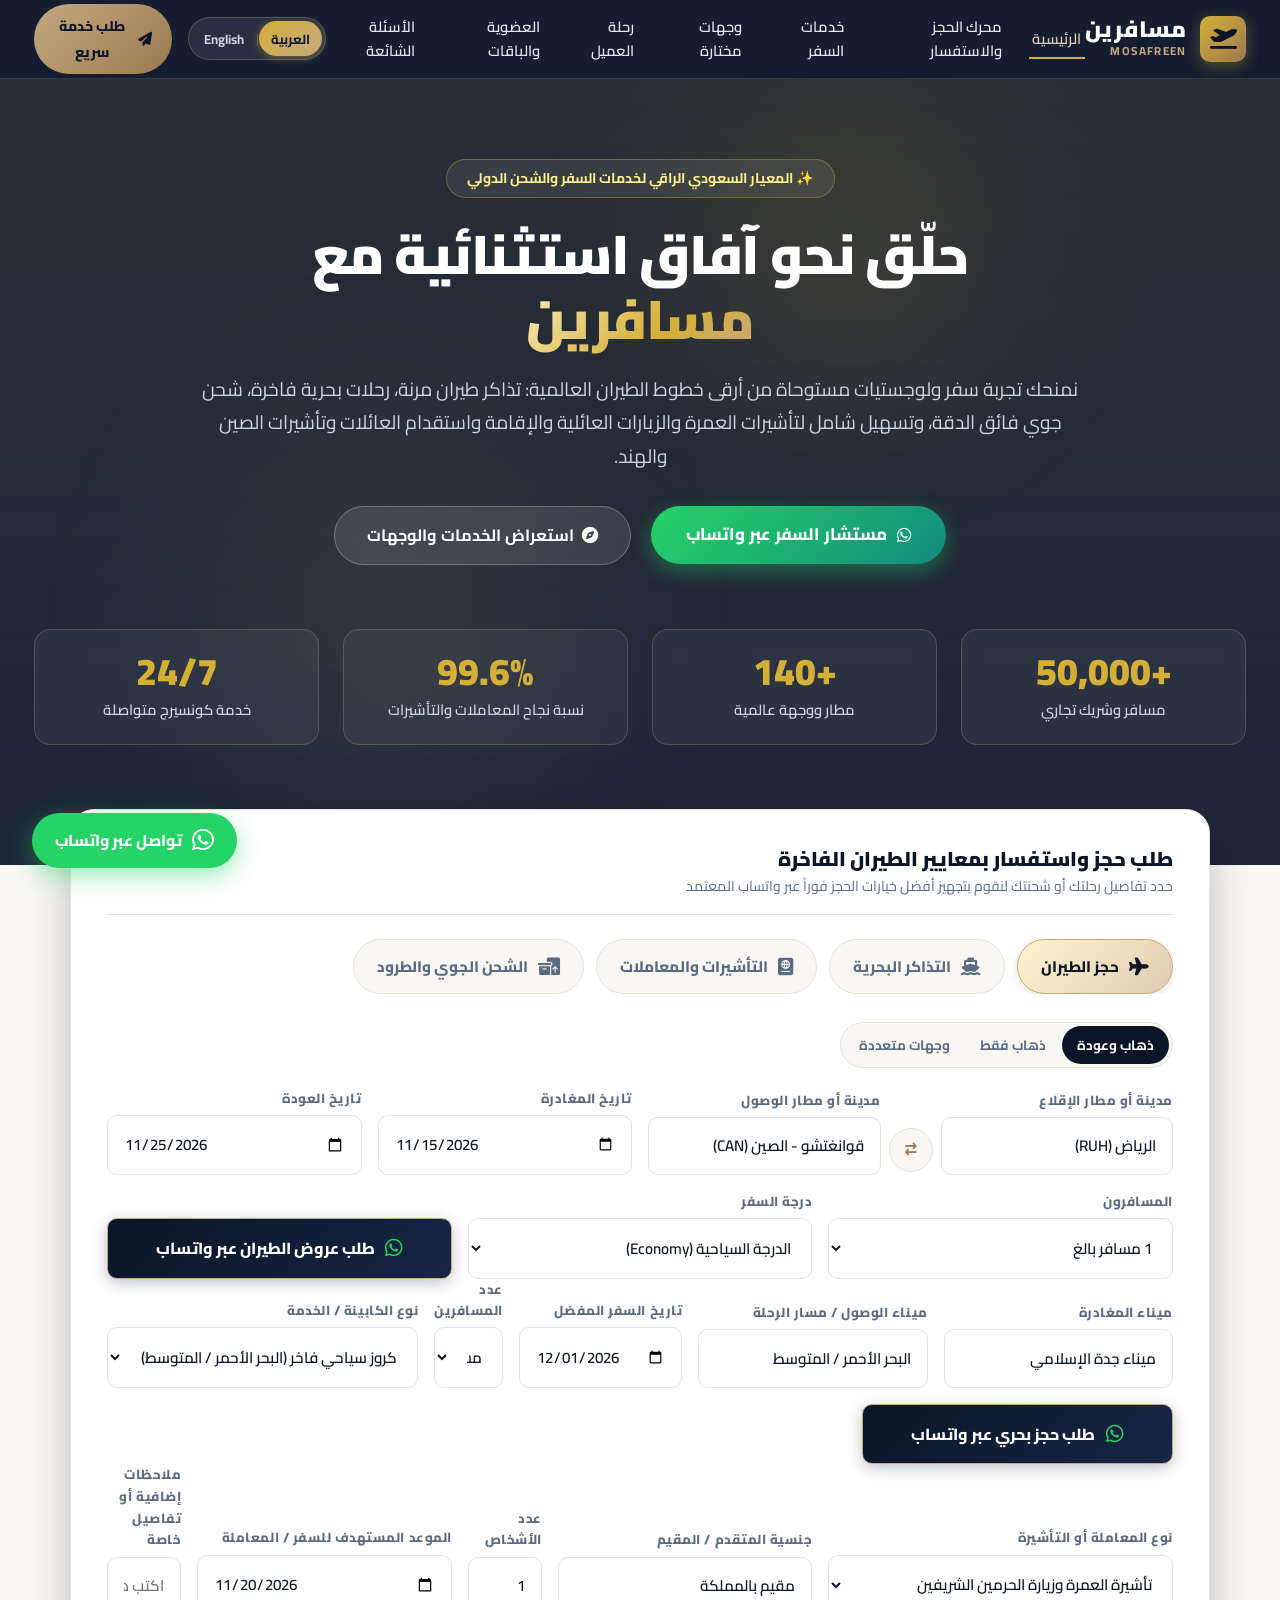
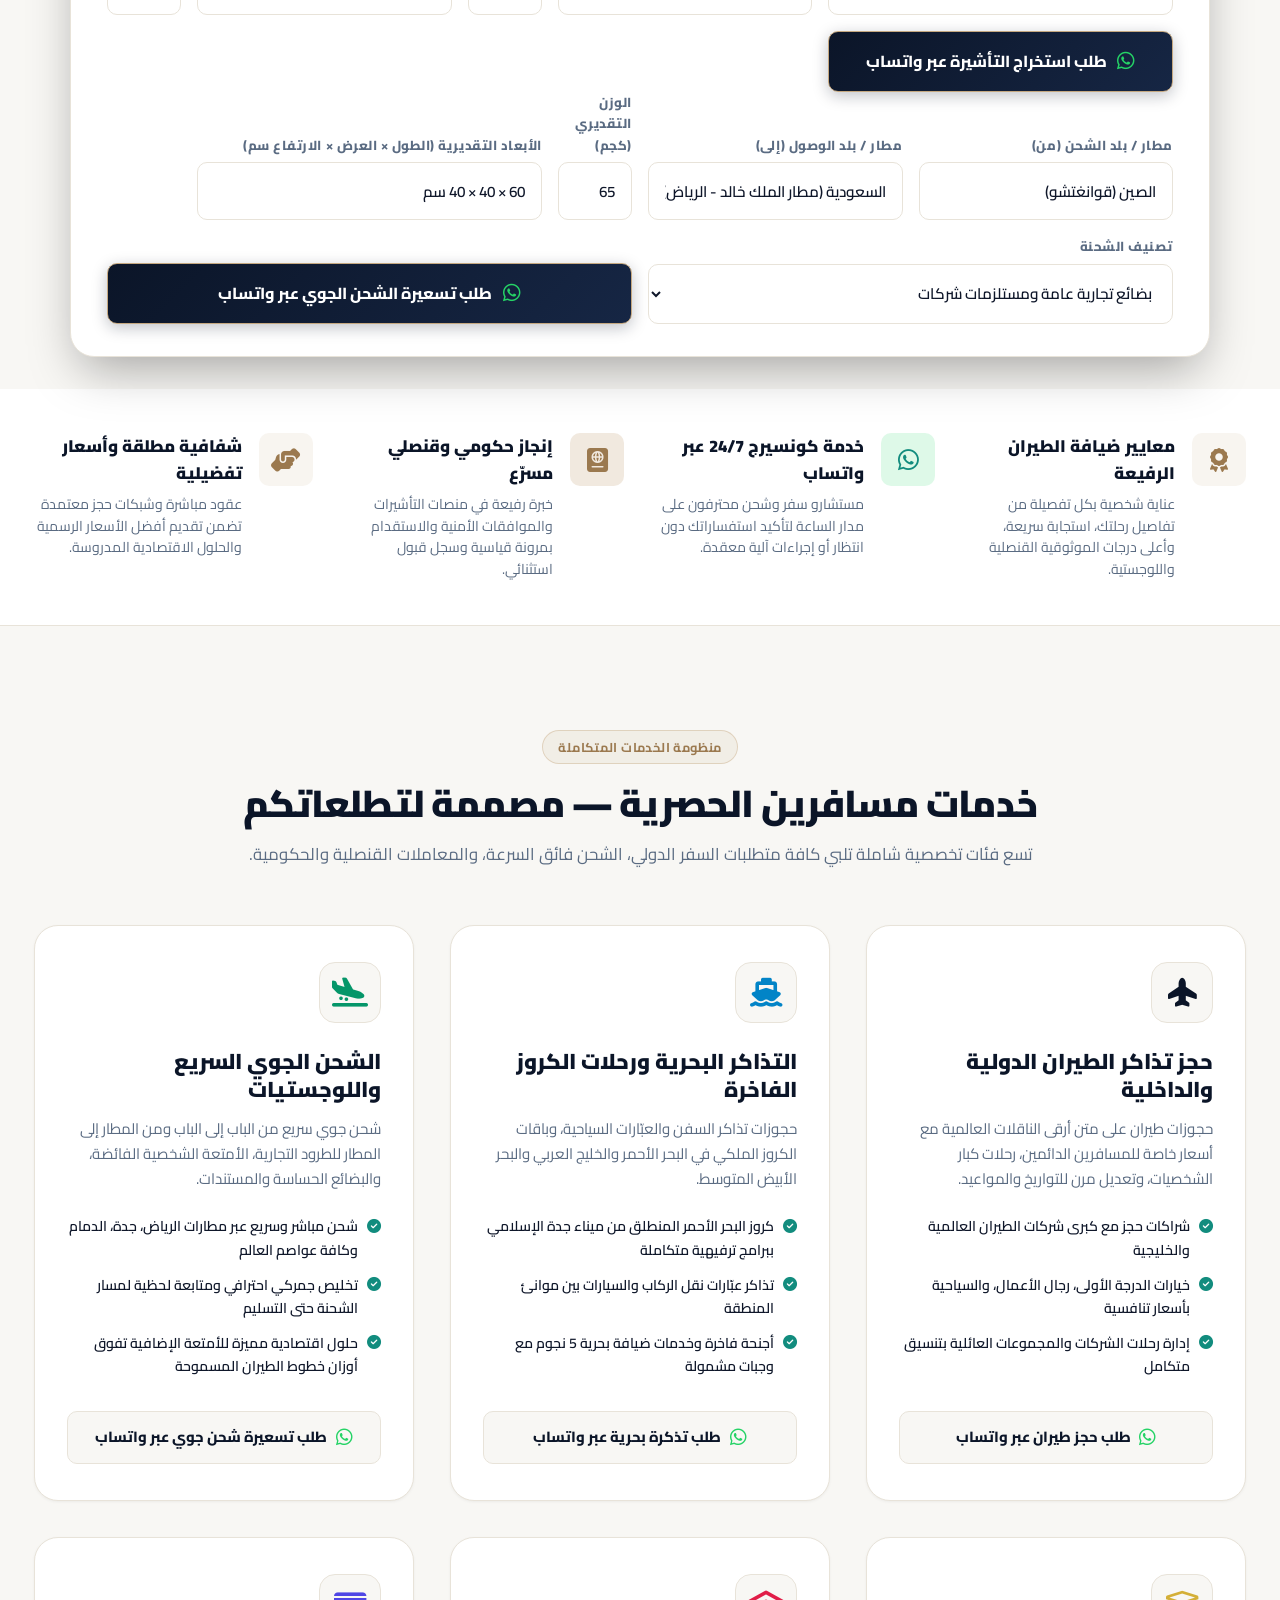
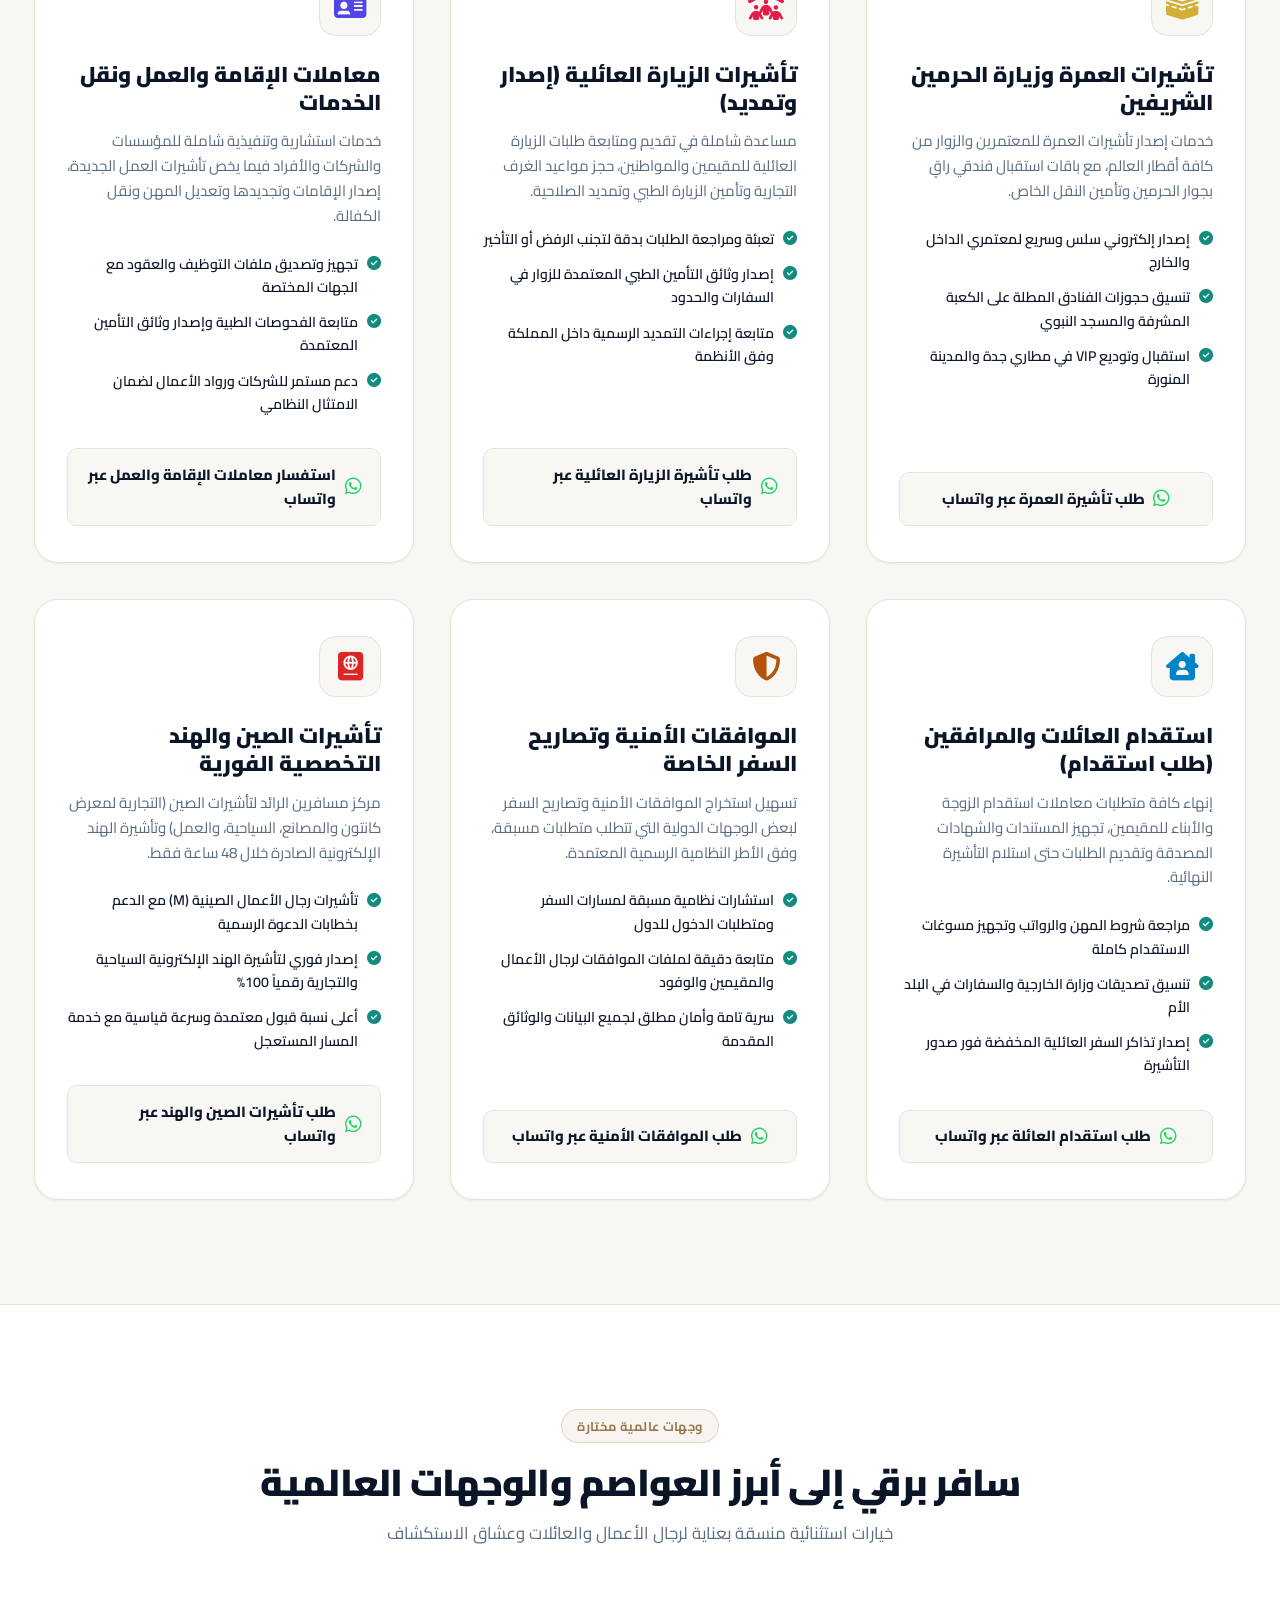
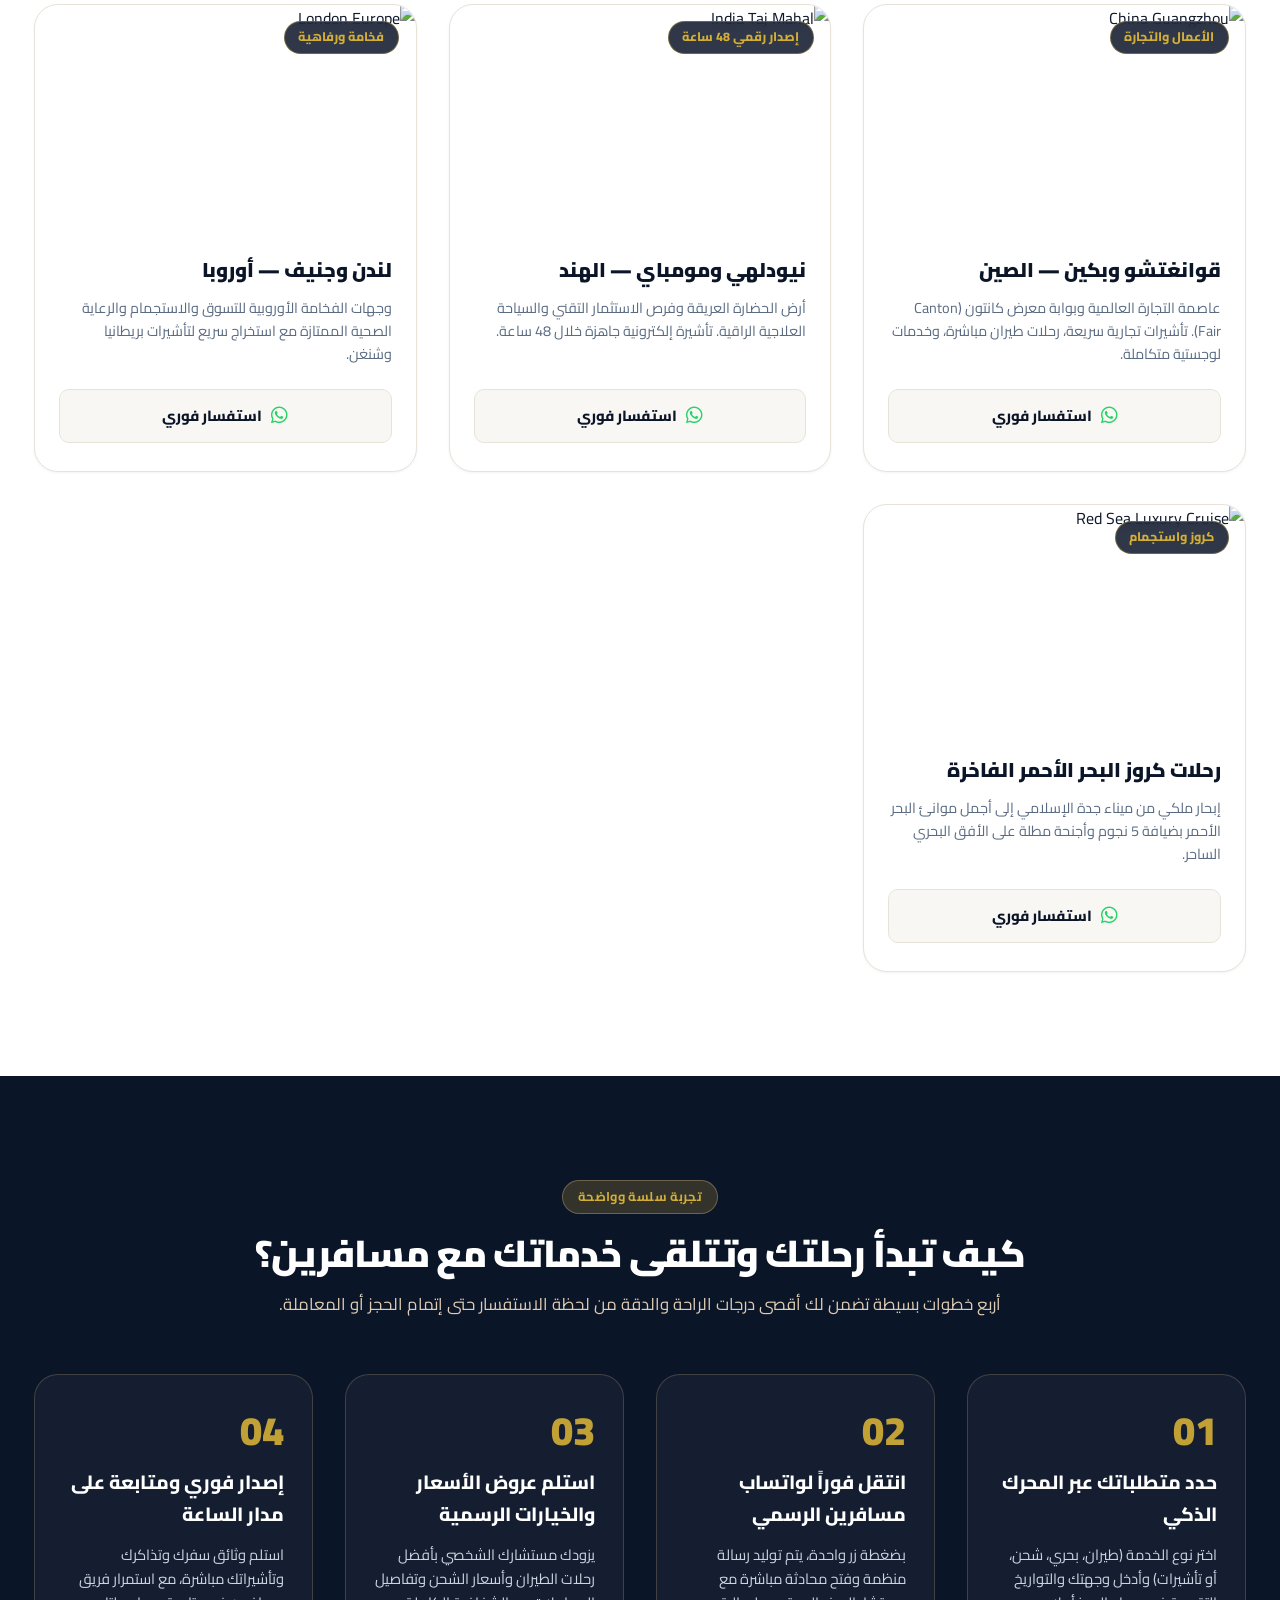
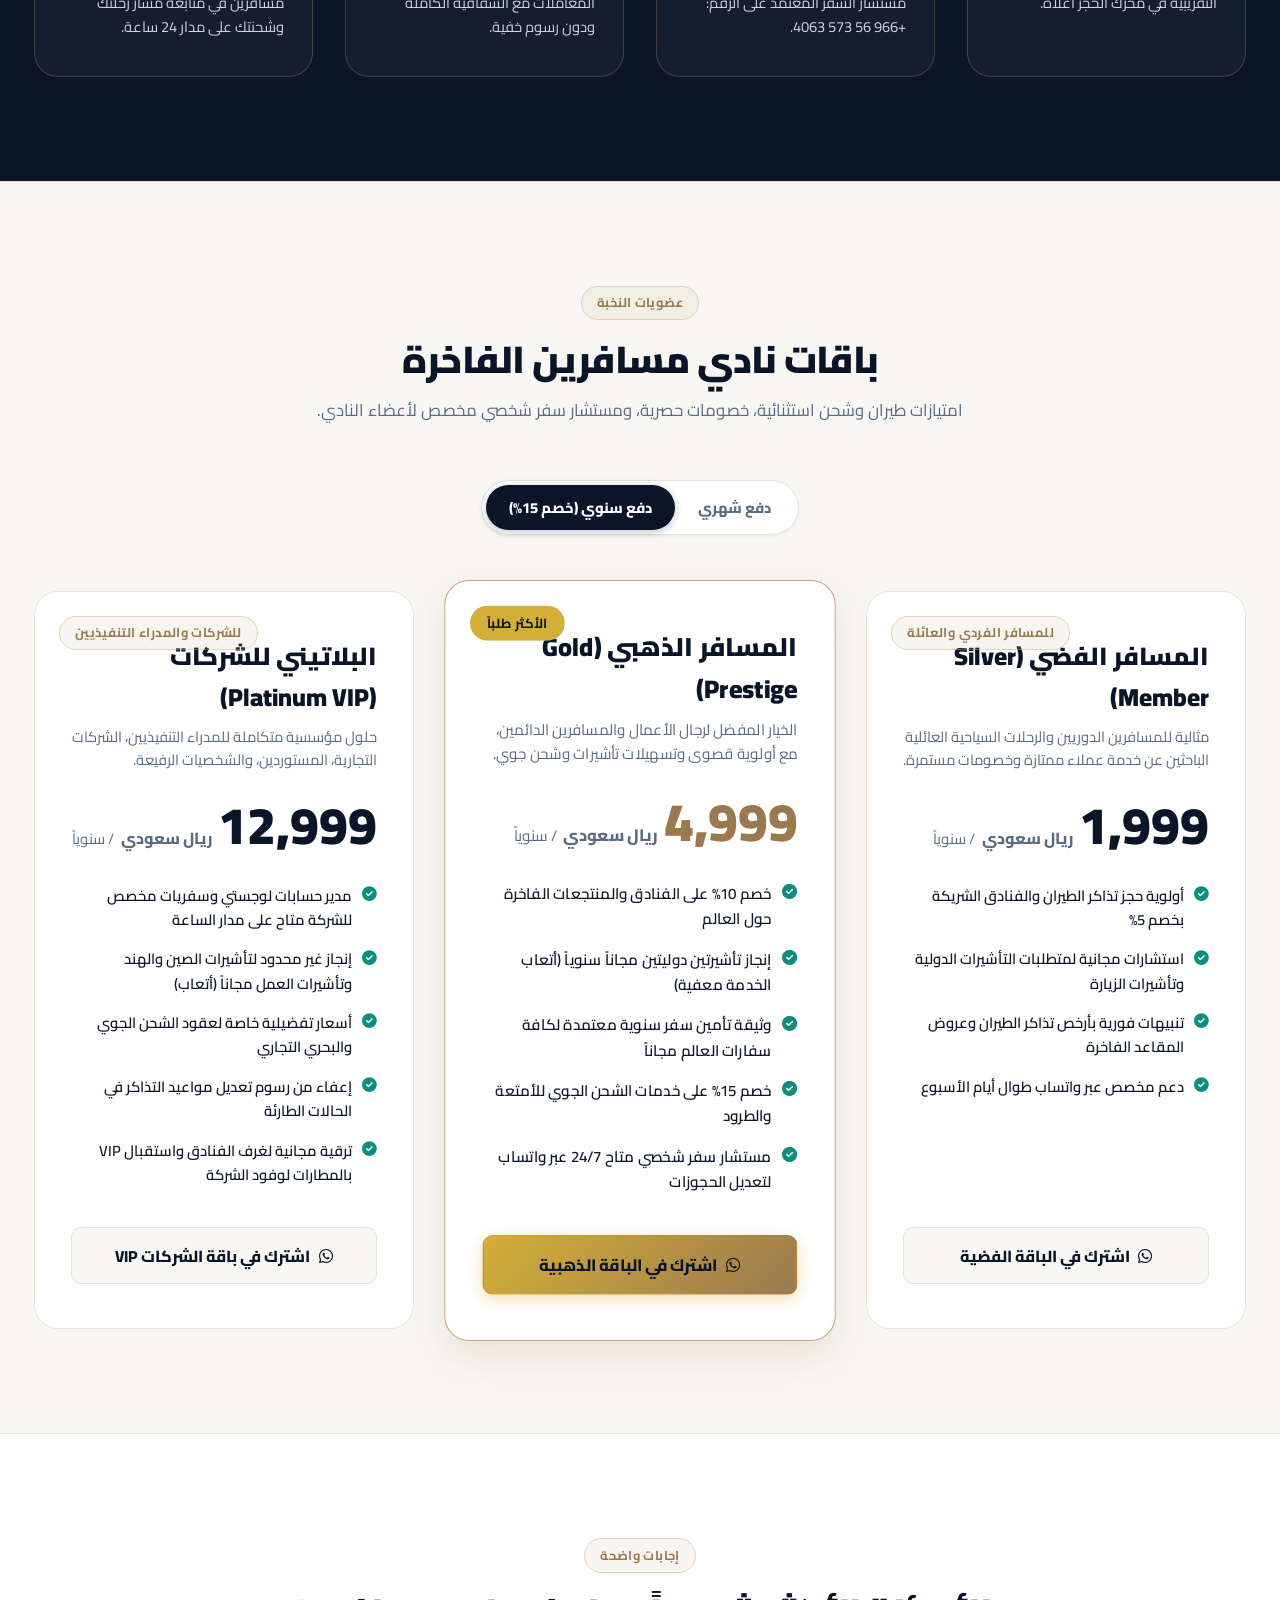
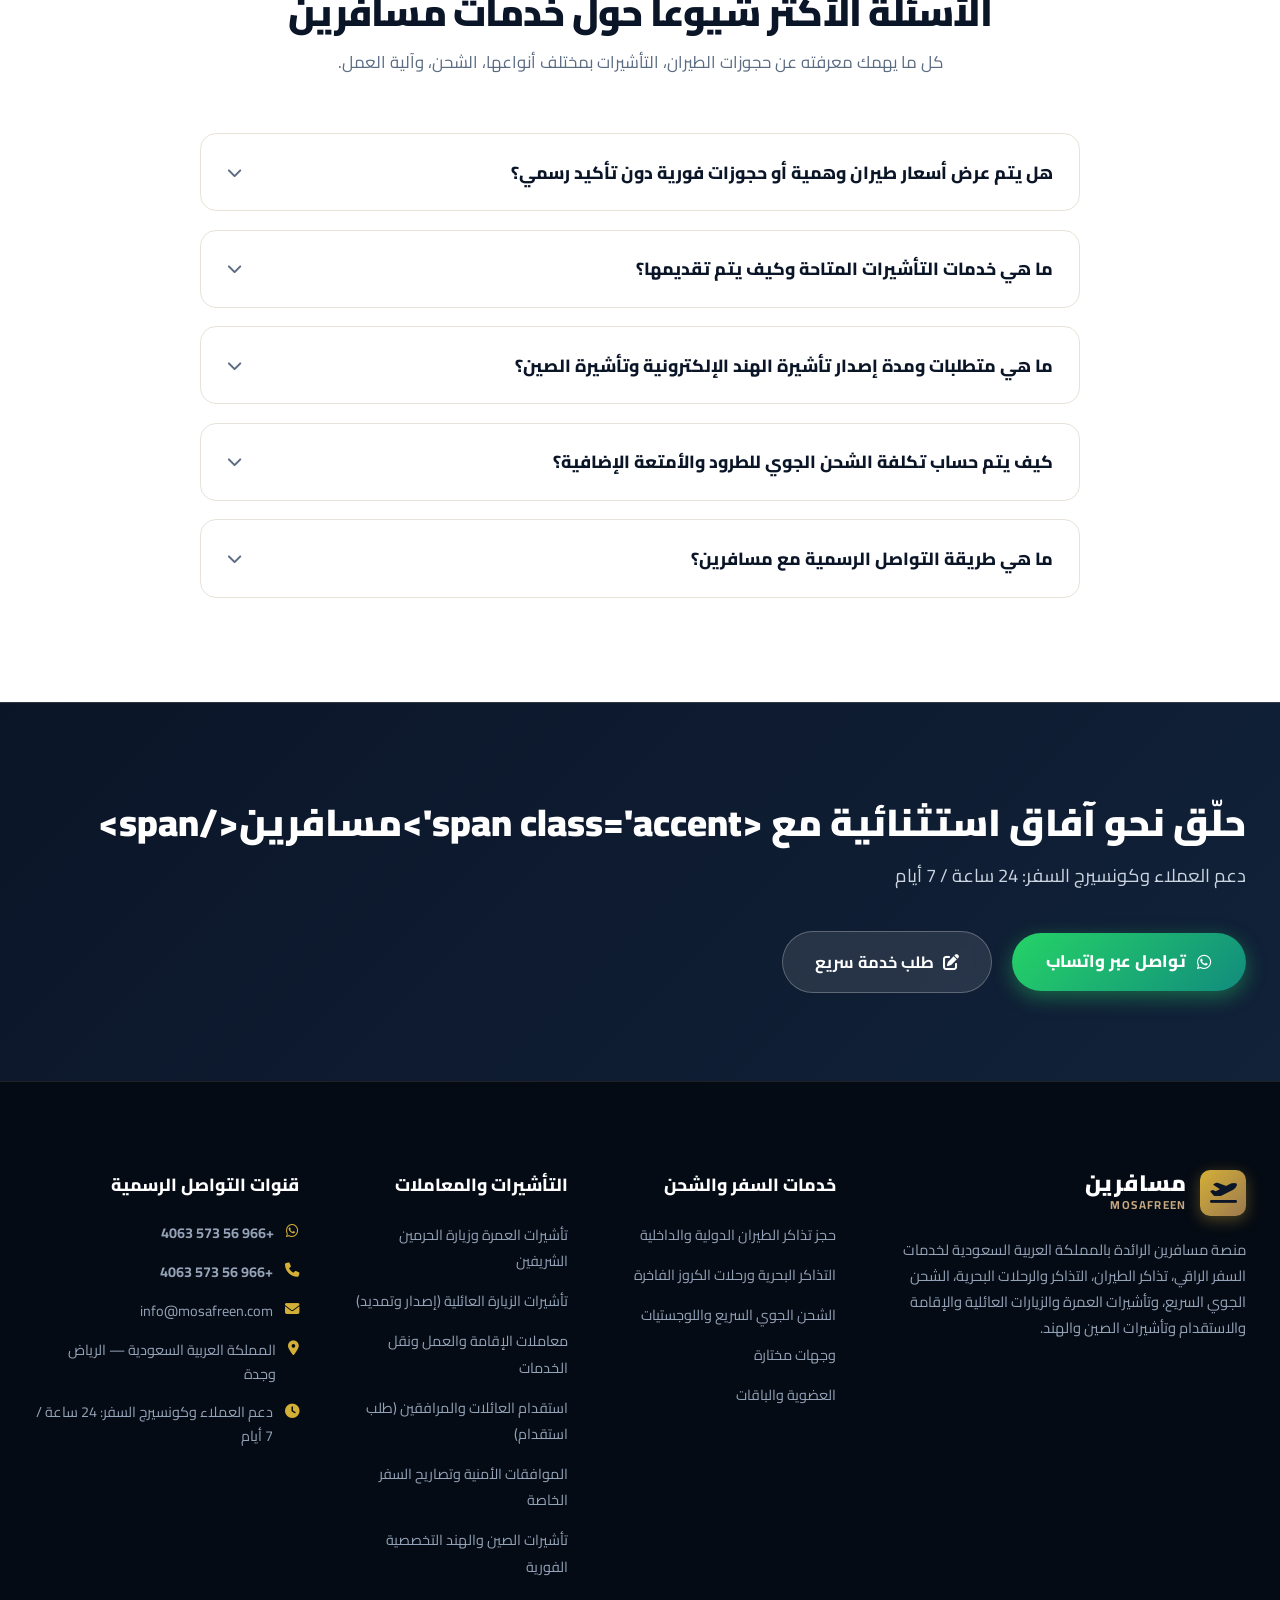
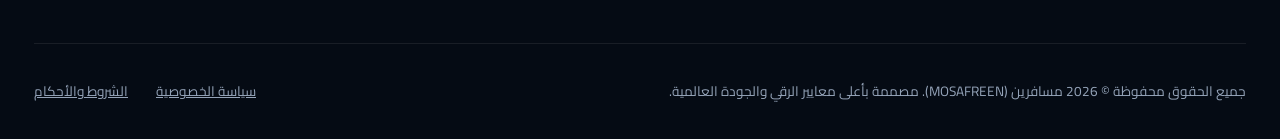
==== index.html @ d28c59ea "Add files via upload" ====
<!DOCTYPE html>
<html lang="ar" dir="rtl">
<head>
  <meta charset="UTF-8" />
  <meta name="viewport" content="width=device-width, initial-scale=1.0" />
  <title data-i18n="meta_title">مسافرين | تجربة السفر الفاخرة، تذاكر الطيران، التأشيرات، والشحن الجوي والبحري</title>
  <meta name="description" content="منصة مسافرين الرائدة في المملكة العربية السعودية: خدمات حجز طيران بمعايير عالمية، تذاكر بحرية، شحن جوي، تأشيرات العمرة، الزيارات العائلية، الإقامة والعمل، الاستقدام، الموافقات الأمنية، وتأشيرات الصين والهند." data-i18n-ph="meta_description" />
  <meta name="keywords" content="مسافرين, MOSAFREEN, حجز طيران, تذاكر بحرية, شحن جوي, تأشيرة العمرة, زيارة عائلية, إقامة وعمل, استقدام, موافقات أمنية, تأشيرة الصين, تأشيرة الهند" />
  <meta name="author" content="MOSAFREEN | مسافرين" />

  <!-- International SEO -->
  <link rel="canonical" href="https://mosafreen.com/" />
  <link rel="alternate" hreflang="ar" href="https://mosafreen.com/ar/" />
  <link rel="alternate" hreflang="en" href="https://mosafreen.com/en/" />
  <link rel="alternate" hreflang="x-default" href="https://mosafreen.com/" />

  <!-- Open Graph -->
  <meta property="og:type" content="website" />
  <meta property="og:site_name" content="MOSAFREEN | مسافرين" />
  <meta property="og:title" content="مسافرين | تجربة السفر الفاخرة، تذاكر الطيران، التأشيرات، والشحن الجوي والبحري" />
  <meta property="og:description" content="منصة مسافرين الرائدة بالمملكة لخدمات الطيران الراقي، الشحن الجوي والبحري، وتأشيرات العمرة والزيارات العائلية والإقامة والاستقدام وتأشيرات الصين والهند." />
  <meta property="og:locale" content="ar_SA" />
  <meta property="og:url" content="https://mosafreen.com/" />
  <meta name="twitter:card" content="summary_large_image" />

  <!-- Google Fonts: Cairo for Arabic & Inter for English -->
  <link rel="preconnect" href="https://fonts.googleapis.com" />
  <link rel="preconnect" href="https://fonts.gstatic.com" crossorigin />
  <link href="https://fonts.googleapis.com/css2?family=Cairo:wght@400;500;600;700;800;900&family=Inter:wght@400;500;600;700;800;900&display=swap" rel="stylesheet" />

  <!-- Font Awesome 6 Icons -->
  <link rel="stylesheet" href="https://cdnjs.cloudflare.com/ajax/libs/font-awesome/6.5.1/css/all.min.css" />

  <!-- Stylesheet -->
  <link rel="stylesheet" href="css/styles.css" />

  <!-- Structured Data: Schema.org/TravelAgency -->
  <script type="application/ld+json">
  {
    "@context": "https://schema.org",
    "@type": "TravelAgency",
    "name": "MOSAFREEN | مسافرين",
    "alternateName": "MOSAFREEN Travel & Freight Logistics",
    "telephone": "+966565734063",
    "email": "info@mosafreen.com",
    "url": "https://mosafreen7@gmail.com",
    "address": {
      "@type": "PostalAddress",
      "addressCountry": "SA",
      "addressRegion": "Riyadh & Jeddah Hubs"
    },
    "openingHoursSpecification": {
      "@type": "OpeningHoursSpecification",
      "dayOfWeek": ["Monday", "Tuesday", "Wednesday", "Thursday", "Friday", "Saturday", "Sunday"],
      "opens": "00:00",
      "closes": "23:59"
    },
    "sameAs": [
      "https://wa.me/966565734063"
    ]
  }
  </script>
</head>
<body>

  <!-- ========================================================================
       Header with MOSAFREEN Emblem & Bilingual Switcher
       ======================================================================== -->
  <header class="site-header" id="header">
    <div class="container header-inner">
      <a href="#home" class="brand-logo" aria-label="MOSAFREEN Homepage">
        <div class="logo-icon">
          <i class="fa-solid fa-plane-departure"></i>
        </div>
        <div class="brand-text-wrap">
          <span class="brand-title" data-i18n="brand_name">مسافرين</span>
          <span class="brand-sub" data-i18n="brand_sub">MOSAFREEN</span>
        </div>
      </a>

      <!-- Desktop Navigation Links -->
      <nav class="desktop-nav" aria-label="Main Navigation">
        <a href="#home" class="nav-link active" data-i18n="nav_home">الرئيسية</a>
        <a href="#booking-panel" class="nav-link" data-i18n="nav_booking_panel">محرك الحجز والاستفسار</a>
        <a href="#services" class="nav-link" data-i18n="nav_services">خدمات السفر</a>
        <a href="#destinations" class="nav-link" data-i18n="nav_destinations">وجهات مختارة</a>
        <a href="#how-it-works" class="nav-link" data-i18n="nav_how_it_works">رحلة العميل</a>
        <a href="#plans" class="nav-link" data-i18n="nav_plans">العضوية والباقات</a>
        <a href="#faq" class="nav-link" data-i18n="nav_faq">الأسئلة الشائعة</a>
      </nav>

      <!-- Header Actions: Language Switcher & WhatsApp CTA -->
      <div class="header-actions">
        <!-- Language Switcher: العربية | English -->
        <div class="lang-switcher-pill" role="group" aria-label="Language Selector" data-i18n-aria="nav_lang_toggle_aria">
          <button type="button" class="lang-btn active" data-lang="ar" aria-pressed="true">العربية</button>
          <span style="color: rgba(197, 168, 128, 0.4); font-size: 0.75rem;">|</span>
          <button type="button" class="lang-btn" data-lang="en" aria-pressed="false">English</button>
        </div>

        <button type="button" class="btn-header-cta" data-open-modal="bookingModal">
          <i class="fa-solid fa-paper-plane"></i>
          <span data-i18n="quick_inquiry">طلب خدمة سريع</span>
        </button>

        <button type="button" class="mobile-toggle-btn" id="mobileMenuToggle" aria-label="القائمة">
          <i class="fa-solid fa-bars"></i>
        </button>
      </div>
    </div>
  </header>

  <!-- Mobile Drawer Menu -->
  <div class="mobile-drawer-overlay" id="mobileDrawerOverlay">
    <div class="mobile-drawer" id="mobileDrawer">
      <div>
        <div class="drawer-header">
          <div class="brand-logo">
            <div class="logo-icon" style="width: 2.25rem; height: 2.25rem; font-size: 1.1rem;">
              <i class="fa-solid fa-plane-departure"></i>
            </div>
            <div class="brand-text-wrap">
              <span class="brand-title" style="font-size: 1.15rem;" data-i18n="brand_name">مسافرين</span>
            </div>
          </div>
          <button type="button" class="drawer-close-btn" id="drawerCloseBtn" aria-label="إغلاق">
            <i class="fa-solid fa-xmark"></i>
          </button>
        </div>

        <nav class="drawer-links">
          <a href="#home" class="drawer-link" data-i18n="nav_home">الرئيسية</a>
          <a href="#booking-panel" class="drawer-link" data-i18n="nav_booking_panel">محرك الحجز والاستفسار</a>
          <a href="#services" class="drawer-link" data-i18n="nav_services">خدمات السفر</a>
          <a href="#destinations" class="drawer-link" data-i18n="nav_destinations">وجهات مختارة</a>
          <a href="#how-it-works" class="drawer-link" data-i18n="nav_how_it_works">رحلة العميل</a>
          <a href="#plans" class="drawer-link" data-i18n="nav_plans">العضوية والباقات</a>
          <a href="#faq" class="drawer-link" data-i18n="nav_faq">الأسئلة الشائعة</a>
          <a href="#contact" class="drawer-link" data-i18n="nav_contact">المساعدة والتواصل</a>
        </nav>
      </div>

      <div class="drawer-footer">
        <div class="lang-switcher-pill" style="justify-content: center; width: 100%;">
          <button type="button" class="lang-btn active" data-lang="ar">العربية</button>
          <span style="color: rgba(197, 168, 128, 0.4); font-size: 0.75rem;">|</span>
          <button type="button" class="lang-btn" data-lang="en">English</button>
        </div>
        <a href="https://wa.me/966565734063" target="_blank" rel="noopener noreferrer" class="btn-whatsapp-hero" style="width: 100%; justify-content: center; font-size: 0.95rem; padding: 0.8rem 1rem;">
          <i class="fa-brands fa-whatsapp"></i>
          <span data-i18n="whatsapp_us">تواصل عبر واتساب</span>
        </a>
      </div>
    </div>
  </div>

  <!-- ========================================================================
       Cinematic Aviation Hero Section
       ======================================================================== -->
  <section class="hero-section" id="home">
    <div class="hero-glow-1"></div>
    <div class="hero-glow-2"></div>
    <div class="container">
      <div class="hero-content">
        <div class="hero-badge-pill" data-i18n="hero_badge">
          ✨ المعيار السعودي الراقي لخدمات السفر والشحن الدولي
        </div>

        <h1 class="hero-headline" data-i18n-html="hero_title">
          حلّق نحو آفاق استثنائية مع <span class="accent">مسافرين</span>
        </h1>

        <p class="hero-description" data-i18n="hero_desc">
          نمنحك تجربة سفر ولوجستيات مستوحاة من أرقى خطوط الطيران العالمية: تذاكر طيران مرنة، رحلات بحرية فاخرة، شحن جوي فائق الدقة، وتسهيل شامل لتأشيرات العمرة والزيارات العائلية والإقامة واستقدام العائلات وتأشيرات الصين والهند.
        </p>

        <div class="hero-action-btns">
          <a href="https://wa.me/966565734063" class="btn-whatsapp-hero" target="_blank" rel="noopener noreferrer" data-wa-service="flight">
            <i class="fa-brands fa-whatsapp"></i>
            <span data-i18n="hero_cta_whatsapp">مستشار السفر عبر واتساب</span>
          </a>

          <a href="#services" class="btn-secondary-hero">
            <i class="fa-solid fa-compass"></i>
            <span data-i18n="hero_cta_services">استعراض الخدمات والوجهات</span>
          </a>
        </div>
      </div>

      <!-- Trust Metrics -->
      <div class="hero-stats-row">
        <div class="stat-item">
          <div class="stat-number" data-i18n="hero_stat_clients">+50,000</div>
          <div class="stat-label" data-i18n="hero_stat_clients_label">مسافر وشريك تجاري</div>
        </div>
        <div class="stat-item">
          <div class="stat-number" data-i18n="hero_stat_countries">+140</div>
          <div class="stat-label" data-i18n="hero_stat_countries_label">مطار ووجهة عالمية</div>
        </div>
        <div class="stat-item">
          <div class="stat-number" data-i18n="hero_stat_approval">99.6%</div>
          <div class="stat-label" data-i18n="hero_stat_approval_label">نسبة نجاح المعاملات والتأشيرات</div>
        </div>
        <div class="stat-item">
          <div class="stat-number" data-i18n="hero_stat_support">24/7</div>
          <div class="stat-label" data-i18n="hero_stat_support_label">خدمة كونسيرج متواصلة</div>
        </div>
      </div>
    </div>
  </section>

  <!-- ========================================================================
       Airline-Inspired Booking Engine Panel (Inspired by Etihad Airways)
       ======================================================================== -->
  <section id="booking-panel" style="position: relative; z-index: 20; padding-bottom: 2rem;">
    <div class="container">
      <div class="airline-booking-panel">
        <div class="panel-header-desc">
          <div class="panel-title-text">
            <h3 data-i18n="panel_title">طلب حجز واستفسار بمعايير الطيران الفاخرة</h3>
            <p data-i18n="panel_subtitle">حدد تفاصيل رحلتك أو شحنتك لنقوم بتجهيز أفضل خيارات الحجز فوراً عبر واتساب المعتمد</p>
          </div>
        </div>

        <!-- 4 Primary Service Tabs -->
        <div class="booking-tabs-nav" role="tablist">
          <button type="button" class="booking-tab-btn active" data-target="paneFlights" role="tab">
            <i class="fa-solid fa-plane"></i>
            <span data-i18n="panel_tab_flights">حجز الطيران</span>
          </button>
          <button type="button" class="booking-tab-btn" data-target="paneSea" role="tab">
            <i class="fa-solid fa-ship"></i>
            <span data-i18n="panel_tab_sea">التذاكر البحرية</span>
          </button>
          <button type="button" class="booking-tab-btn" data-target="paneVisas" role="tab">
            <i class="fa-solid fa-passport"></i>
            <span data-i18n="panel_tab_visas">التأشيرات والمعاملات</span>
          </button>
          <button type="button" class="booking-tab-btn" data-target="paneCargo" role="tab">
            <i class="fa-solid fa-boxes-packing"></i>
            <span data-i18n="panel_tab_cargo">الشحن الجوي والطرود</span>
          </button>
        </div>

        <!-- Tab 1: Flights (With Swap, Cabin Class, Dates) -->
        <div class="booking-pane active" id="paneFlights">
          <div class="flight-sub-options">
            <div class="trip-type-pill" role="group">
              <button type="button" class="trip-type-btn active" data-trip="round" data-i18n="trip_round">ذهاب وعودة</button>
              <button type="button" class="trip-type-btn" data-trip="oneway" data-i18n="trip_oneway">ذهاب فقط</button>
              <button type="button" class="trip-type-btn" data-trip="multi" data-i18n="trip_multi">وجهات متعددة</button>
            </div>
          </div>

          <form class="airline-grid" id="flightSearchForm">
            <!-- Route Pair with Swap Button -->
            <div class="route-pair-container">
              <div class="form-field-group">
                <label class="field-label" data-i18n="field_origin_flight">مدينة أو مطار الإقلاع</label>
                <input type="text" id="panelFlightOrigin" class="field-input" value="الرياض (RUH)" data-i18n-val="val_flight_origin" placeholder="الرياض (RUH)" />
              </div>
              <button type="button" class="btn-swap-airports" id="btnSwapAirports" aria-label="تبديل الوجهات" data-i18n-aria="swap_airports">
                <i class="fa-solid fa-arrow-right-arrow-left"></i>
              </button>
              <div class="form-field-group">
                <label class="field-label" data-i18n="field_dest_flight">مدينة أو مطار الوصول</label>
                <input type="text" id="panelFlightDest" class="field-input" value="قوانغتشو - الصين (CAN)" data-i18n-val="val_flight_dest" placeholder="قوانغتشو (CAN) / لندن (LHR)" />
              </div>
            </div>

            <!-- Departure Date -->
            <div class="form-field-group col-3">
              <label class="field-label" data-i18n="field_depart_date">تاريخ المغادرة</label>
              <input type="date" id="panelFlightDepartDate" class="field-input" value="2026-11-15" />
            </div>

            <!-- Return Date -->
            <div class="form-field-group col-3" id="flightReturnGroup">
              <label class="field-label" data-i18n="field_return_date">تاريخ العودة</label>
              <input type="date" id="panelFlightReturnDate" class="field-input" value="2026-11-25" />
            </div>

            <!-- Passengers -->
            <div class="form-field-group col-4">
              <label class="field-label" data-i18n="field_passengers_count">المسافرون</label>
              <select id="panelFlightPassengers" class="field-select">
                <option value="1 مسافر بالغ" data-i18n="flight_passengers_1">1 مسافر بالغ</option>
                <option value="شخصين (بالغين)" data-i18n="flight_passengers_2">شخصين (بالغين)</option>
                <option value="عائلة (شخصين + طفلين)" data-i18n="flight_passengers_family">عائلة (شخصين + طفلين)</option>
                <option value="مجموعة شركات (5+ مسافرين)" data-i18n="flight_passengers_group">مجموعة شركات (5+ مسافرين)</option>
              </select>
            </div>

            <!-- Cabin Class -->
            <div class="form-field-group col-4">
              <label class="field-label" data-i18n="field_cabin_class">درجة السفر</label>
              <select id="panelFlightCabin" class="field-select">
                <option value="الدرجة السياحية (Economy)" data-i18n="cabin_economy">الدرجة السياحية (Economy)</option>
                <option value="السياحية الممتازة (Premium)" data-i18n="cabin_premium">السياحية الممتازة (Premium)</option>
                <option value="درجة الأعمال (Business Class)" data-i18n="cabin_business">درجة الأعمال (Business Class)</option>
                <option value="الدرجة الأولى (First Class)" data-i18n="cabin_first">الدرجة الأولى (First Class)</option>
              </select>
            </div>

            <!-- Submit CTA -->
            <div class="form-field-group col-4">
              <button type="button" id="panelFlightSubmit" class="btn-airline-panel-submit">
                <i class="fa-brands fa-whatsapp"></i>
                <span data-i18n="btn_search_flights_wa">طلب عروض الطيران عبر واتساب</span>
              </button>
            </div>
          </form>
        </div>

        <!-- Tab 2: Sea Travel & Sea Tickets -->
        <div class="booking-pane" id="paneSea">
          <form class="airline-grid" id="seaSearchForm">
            <div class="form-field-group col-3">
              <label class="field-label" data-i18n="field_origin_sea">ميناء المغادرة</label>
              <input type="text" id="panelSeaOrigin" class="field-input" value="ميناء جدة الإسلامي" data-i18n-val="val_sea_origin" placeholder="ميناء جدة الإسلامي / ينبع" />
            </div>
            <div class="form-field-group col-3">
              <label class="field-label" data-i18n="field_dest_sea">ميناء الوصول / مسار الرحلة</label>
              <input type="text" id="panelSeaDest" class="field-input" value="البحر الأحمر / المتوسط" data-i18n-val="val_sea_dest" placeholder="البحر الأحمر / دبي / الإسكندرية" />
            </div>
            <div class="form-field-group col-2">
              <label class="field-label" data-i18n="field_sea_date">تاريخ السفر المفضل</label>
              <input type="date" id="panelSeaDate" class="field-input" value="2026-12-01" />
            </div>
            <div class="form-field-group col-2">
              <label class="field-label" data-i18n="field_sea_passengers">عدد المسافرين</label>
              <select id="panelSeaPassengers" class="field-select">
                <option value="مسافرين اثنين (2)" data-i18n="sea_passengers_2">مسافرين اثنين (2)</option>
                <option value="مسافر واحد (1)" data-i18n="sea_passengers_1">مسافر واحد (1)</option>
                <option value="عائلة (4 أشخاص)" data-i18n="sea_passengers_family">عائلة (4 أشخاص)</option>
                <option value="جناح كبار الشخصيات" data-i18n="sea_passengers_vip">جناح كبار الشخصيات</option>
              </select>
            </div>
            <div class="form-field-group col-4">
              <label class="field-label" data-i18n="field_sea_cabin">نوع الكابينة / الخدمة</label>
              <select id="panelSeaCabin" class="field-select">
                <option value="كروز سياحي فاخر (البحر الأحمر / المتوسط)" data-i18n="sea_opt_cruise">كروز سياحي فاخر (البحر الأحمر / المتوسط)</option>
                <option value="تذكرة عبّارة ركاب وسيارات" data-i18n="sea_opt_passenger_ferry">تذكرة عبّارة ركاب وسيارات</option>
                <option value="شحن حاوية بحرية كاملة (FCL)" data-i18n="sea_opt_fcl">شحن حاوية بحرية كاملة (FCL)</option>
                <option value="شحن بحري جزئي مجزأ (LCL)" data-i18n="sea_opt_lcl">شحن بحري جزئي مجزأ (LCL)</option>
              </select>
            </div>
            <div class="form-field-group col-4">
              <button type="button" id="panelSeaSubmit" class="btn-airline-panel-submit">
                <i class="fa-brands fa-whatsapp"></i>
                <span data-i18n="btn_search_sea_wa">طلب حجز بحري عبر واتساب</span>
              </button>
            </div>
          </form>
        </div>

        <!-- Tab 3: Visas & Consular (Umrah, Family Visit, Work Residency, Family Recruitment, Security Approvals, China & India) -->
        <div class="booking-pane" id="paneVisas">
          <form class="airline-grid" id="visaSearchForm">
            <div class="form-field-group col-4">
              <label class="field-label" data-i18n="field_visa_category">نوع المعاملة أو التأشيرة</label>
              <select id="panelVisaCategory" class="field-select">
                <option value="umrah" data-i18n="visa_cat_umrah">تأشيرة العمرة وزيارة الحرمين الشريفين</option>
                <option value="family_visit" data-i18n="visa_cat_family_visit">تأشيرات الزيارة العائلية (إصدار وتمديد)</option>
                <option value="work_residency" data-i18n="visa_cat_work_residency">الإقامة والعمل ونقل الخدمات وتصاريح العمل</option>
                <option value="family_recruit" data-i18n="visa_cat_family_recruit">استقدام العائلات والمرافقين (طلب استقدام)</option>
                <option value="security" data-i18n="visa_cat_security">الموافقات الأمنية وتصاريح السفر الخاصة</option>
                <option value="china" data-i18n="visa_cat_china">تأشيرات الصين (تجارية M / سياحية L / عمل Z)</option>
                <option value="india" data-i18n="visa_cat_india">تأشيرة الهند الإلكترونية (سياحة / تجارة / علاج)</option>
                <option value="schengen" data-i18n="visa_cat_schengen">تأشيرة شنغن الأوروبية وتنسيق المواعيد</option>
                <option value="uk_us" data-i18n="visa_cat_uk_us">تأشيرات بريطانيا (ETA) والولايات المتحدة الأمريكية</option>
              </select>
            </div>
            <div class="form-field-group col-3">
              <label class="field-label" data-i18n="field_applicant_nationality">جنسية المتقدم / المقيم</label>
              <input type="text" id="panelVisaNationality" class="field-input" value="مقيم بالمملكة" data-i18n-val="val_visa_nationality" placeholder="سعودي / مقيم بالمملكة" />
            </div>
            <div class="form-field-group col-2">
              <label class="field-label" data-i18n="field_applicant_count">عدد الأشخاص</label>
              <input type="number" id="panelVisaCount" class="field-input" value="1" min="1" max="50" />
            </div>
            <div class="form-field-group col-3">
              <label class="field-label" data-i18n="field_target_date">الموعد المستهدف للسفر / المعاملة</label>
              <input type="date" id="panelVisaDate" class="field-input" value="2026-11-20" />
            </div>
            <div class="form-field-group col-8">
              <label class="field-label" data-i18n="field_visa_notes">ملاحظات إضافية أو تفاصيل خاصة</label>
              <input type="text" id="panelVisaNotes" class="field-input" placeholder="اكتب هنا أي تفاصيل تخص المهنة، صلة القرابة، أو تاريخ المقابلة بالسفارة..." />
            </div>
            <div class="form-field-group col-4">
              <button type="button" id="panelVisaSubmit" class="btn-airline-panel-submit">
                <i class="fa-brands fa-whatsapp"></i>
                <span data-i18n="btn_search_visas_wa">طلب استخراج التأشيرة عبر واتساب</span>
              </button>
            </div>
          </form>
        </div>

        <!-- Tab 4: Air Cargo (With Dimensions L×W×H) -->
        <div class="booking-pane" id="paneCargo">
          <form class="airline-grid" id="cargoSearchForm">
            <div class="form-field-group col-3">
              <label class="field-label" data-i18n="field_cargo_origin">مطار / بلد الشحن (من)</label>
              <input type="text" id="panelCargoOrigin" class="field-input" value="الصين (قوانغتشو)" data-i18n-val="val_cargo_origin" placeholder="الصين / دبي / أوروبا" />
            </div>
            <div class="form-field-group col-3">
              <label class="field-label" data-i18n="field_cargo_dest">مطار / بلد الوصول (إلى)</label>
              <input type="text" id="panelCargoDest" class="field-input" value="السعودية (مطار الملك خالد - الرياض)" data-i18n-val="val_cargo_dest" placeholder="مطار الرياض / جدة / الدمام" />
            </div>
            <div class="form-field-group col-2">
              <label class="field-label" data-i18n="field_cargo_weight">الوزن التقديري (كجم)</label>
              <input type="number" id="panelCargoWeight" class="field-input" value="65" min="5" max="10000" />
            </div>
            <div class="form-field-group col-4">
              <label class="field-label" data-i18n="field_cargo_dimensions">الأبعاد التقديرية (سم)</label>
              <input type="text" id="panelCargoDimensions" class="field-input" value="60 × 40 × 40 سم" data-i18n-val="val_cargo_dimensions" placeholder="الطول × العرض × الارتفاع" />
            </div>
            <div class="form-field-group col-6">
              <label class="field-label" data-i18n="field_cargo_category">تصنيف الشحنة</label>
              <select id="panelCargoCategory" class="field-select">
                <option value="commercial" data-i18n="cargo_cat_commercial">بضائع تجارية عامة ومستلزمات شركات</option>
                <option value="excess" data-i18n="cargo_cat_excess">أمتعة شخصية وحقائب سفر إضافية</option>
                <option value="urgent" data-i18n="cargo_cat_urgent">وثائق ومستندات وعينات عاجلة</option>
                <option value="perishable" data-i18n="cargo_cat_perishable">أدوية ومواد حساسة لدرجة الحرارة</option>
              </select>
            </div>
            <div class="form-field-group col-6">
              <button type="button" id="panelCargoSubmit" class="btn-airline-panel-submit">
                <i class="fa-brands fa-whatsapp"></i>
                <span data-i18n="btn_search_cargo_wa">طلب تسعيرة الشحن الجوي عبر واتساب</span>
              </button>
            </div>
          </form>
        </div>
      </div>
    </div>
  </section>

  <!-- ========================================================================
       Trust Bar: Hospitality & Accreditation
       ======================================================================== -->
  <section class="trust-bar">
    <div class="container">
      <div class="trust-grid">
        <div class="trust-card">
          <div class="trust-icon-box">
            <i class="fa-solid fa-award"></i>
          </div>
          <div class="trust-info">
            <h4 data-i18n="feature_1_title">معايير ضيافة الطيران الرفيعة</h4>
            <p data-i18n="feature_1_desc">عناية شخصية بكل تفصيلة من تفاصيل رحلتك، استجابة سريعة، وأعلى درجات الموثوقية القنصلية واللوجستية.</p>
          </div>
        </div>

        <div class="trust-card">
          <div class="trust-icon-box" style="background: rgba(37, 211, 102, 0.15); color: #128c7e;">
            <i class="fa-brands fa-whatsapp"></i>
          </div>
          <div class="trust-info">
            <h4 data-i18n="feature_2_title">خدمة كونسيرج 24/7 عبر واتساب</h4>
            <p data-i18n="feature_2_desc">مستشارو سفر وشحن محترفون على مدار الساعة لتأكيد استفساراتك دون انتظار أو إجراءات آلية معقدة.</p>
          </div>
        </div>

        <div class="trust-card">
          <div class="trust-icon-box" style="background: rgba(197, 168, 128, 0.25); color: var(--color-bronze-dark);">
            <i class="fa-solid fa-passport"></i>
          </div>
          <div class="trust-info">
            <h4 data-i18n="feature_3_title">إنجاز حكومي وقنصلي مسرّع</h4>
            <p data-i18n="feature_3_desc">خبرة رفيعة في منصات التأشيرات والموافقات الأمنية والاستقدام بمرونة قياسية وسجل قبول استثنائي.</p>
          </div>
        </div>

        <div class="trust-card">
          <div class="trust-icon-box">
            <i class="fa-solid fa-handshake-angle"></i>
          </div>
          <div class="trust-info">
            <h4 data-i18n="feature_4_title">شفافية مطلقة وأسعار تفضيلية</h4>
            <p data-i18n="feature_4_desc">عقود مباشرة وشبكات حجز معتمدة تضمن تقديم أفضل الأسعار الرسمية والحلول الاقتصادية المدروسة.</p>
          </div>
        </div>
      </div>
    </div>
  </section>

  <!-- ========================================================================
       The 9 Distinct Service Categories (Mandatory Complete Set)
       ======================================================================== -->
  <section class="section-distinct-services" id="services">
    <div class="container">
      <div class="section-header">
        <span class="badge" data-i18n="services_section_badge">منظومة الخدمات المتكاملة</span>
        <h2 class="section-title" data-i18n="services_section_title">خدمات مسافرين الحصرية — مصممة لتطلعاتكم</h2>
        <p class="section-subtitle" data-i18n="services_section_subtitle">تسع فئات تخصصية شاملة تلبي كافة متطلبات السفر الدولي، الشحن فائق السرعة، والمعاملات القنصلية والحكومية.</p>
      </div>

      <div class="services-9-grid">
        <!-- 1. Flight Bookings -->
        <div class="distinct-service-card" id="srv-flights">
          <div>
            <div class="srv-icon-badge">
              <i class="fa-solid fa-plane-up"></i>
            </div>
            <h3 class="srv-card-title" data-i18n="srv_flights_title">حجز تذاكر الطيران الدولية والداخلية</h3>
            <p class="srv-card-desc" data-i18n="srv_flights_desc">حجوزات طيران على متن أرقى الناقلات العالمية مع أسعار خاصة للمسافرين الدائمين، رحلات كبار الشخصيات، وتعديل مرن للتواريخ والمواعيد.</p>
            <ul class="srv-bullets">
              <li><i class="fa-solid fa-circle-check"></i> <span data-i18n="srv_flights_point1">شراكات حجز مع كبرى شركات الطيران العالمية والخليجية</span></li>
              <li><i class="fa-solid fa-circle-check"></i> <span data-i18n="srv_flights_point2">خيارات الدرجة الأولى، رجال الأعمال، والسياحية بأسعار تنافسية</span></li>
              <li><i class="fa-solid fa-circle-check"></i> <span data-i18n="srv_flights_point3">إدارة رحلات الشركات والمجموعات العائلية بتنسيق متكامل</span></li>
            </ul>
          </div>
          <a href="https://wa.me/966565734063" class="btn-srv-whatsapp" data-wa-service="flight">
            <i class="fa-brands fa-whatsapp"></i>
            <span data-i18n="srv_flights_cta">طلب حجز طيران عبر واتساب</span>
          </a>
        </div>

        <!-- 2. Sea Tickets & Cruises -->
        <div class="distinct-service-card" id="srv-sea">
          <div>
            <div class="srv-icon-badge" style="color: #0284c7;">
              <i class="fa-solid fa-ship"></i>
            </div>
            <h3 class="srv-card-title" data-i18n="srv_sea_title">التذاكر البحرية ورحلات الكروز الفاخرة</h3>
            <p class="srv-card-desc" data-i18n="srv_sea_desc">حجوزات تذاكر السفن والعبّارات السياحية، وباقات الكروز الملكي في البحر الأحمر والخليج العربي والبحر الأبيض المتوسط.</p>
            <ul class="srv-bullets">
              <li><i class="fa-solid fa-circle-check"></i> <span data-i18n="srv_sea_point1">كروز البحر الأحمر المنطلق من ميناء جدة الإسلامي ببرامج ترفيهية متكاملة</span></li>
              <li><i class="fa-solid fa-circle-check"></i> <span data-i18n="srv_sea_point2">تذاكر عبّارات نقل الركاب والسيارات بين موانئ المنطقة</span></li>
              <li><i class="fa-solid fa-circle-check"></i> <span data-i18n="srv_sea_point3">أجنحة فاخرة وخدمات ضيافة بحرية 5 نجوم مع وجبات مشمولة</span></li>
            </ul>
          </div>
          <a href="https://wa.me/966565734063" class="btn-srv-whatsapp" data-wa-service="sea">
            <i class="fa-brands fa-whatsapp"></i>
            <span data-i18n="srv_sea_cta">طلب تذكرة بحرية عبر واتساب</span>
          </a>
        </div>

        <!-- 3. Air Cargo -->
        <div class="distinct-service-card" id="srv-cargo">
          <div>
            <div class="srv-icon-badge" style="color: #059669;">
              <i class="fa-solid fa-plane-arrival"></i>
            </div>
            <h3 class="srv-card-title" data-i18n="srv_cargo_title">الشحن الجوي السريع واللوجستيات</h3>
            <p class="srv-card-desc" data-i18n="srv_cargo_desc">شحن جوي سريع من الباب إلى الباب ومن المطار إلى المطار للطرود التجارية، الأمتعة الشخصية الفائضة، والبضائع الحساسة والمستندات.</p>
            <ul class="srv-bullets">
              <li><i class="fa-solid fa-circle-check"></i> <span data-i18n="srv_cargo_point1">شحن مباشر وسريع عبر مطارات الرياض، جدة، الدمام وكافة عواصم العالم</span></li>
              <li><i class="fa-solid fa-circle-check"></i> <span data-i18n="srv_cargo_point2">تخليص جمركي احترافي ومتابعة لحظية لمسار الشحنة حتى التسليم</span></li>
              <li><i class="fa-solid fa-circle-check"></i> <span data-i18n="srv_cargo_point3">حلول اقتصادية مميزة للأمتعة الإضافية تفوق أوزان خطوط الطيران</span></li>
            </ul>
          </div>
          <a href="https://wa.me/966565734063" class="btn-srv-whatsapp" data-wa-service="cargo">
            <i class="fa-brands fa-whatsapp"></i>
            <span data-i18n="srv_cargo_cta">طلب تسعيرة شحن جوي عبر واتساب</span>
          </a>
        </div>

        <!-- 4. Umrah Visas -->
        <div class="distinct-service-card" id="srv-umrah">
          <div>
            <div class="srv-icon-badge" style="color: var(--color-gold);">
              <i class="fa-solid fa-kaaba"></i>
            </div>
            <h3 class="srv-card-title" data-i18n="srv_umrah_title">تأشيرات العمرة وزيارة الحرمين الشريفين</h3>
            <p class="srv-card-desc" data-i18n="srv_umrah_desc">خدمات إصدار تأشيرات العمرة للمعتمرين والزوار من كافة أقطار العالم، مع باقات استقبال فندقي راقٍ بجوار الحرمين وتأمين النقل الخاص.</p>
            <ul class="srv-bullets">
              <li><i class="fa-solid fa-circle-check"></i> <span data-i18n="srv_umrah_point1">إصدار إلكتروني سلس وسريع لمعتمري الداخل والخارج</span></li>
              <li><i class="fa-solid fa-circle-check"></i> <span data-i18n="srv_umrah_point2">تنسيق حجوزات الفنادق المطلة على الكعبة المشرفة والمسجد النبوي</span></li>
              <li><i class="fa-solid fa-circle-check"></i> <span data-i18n="srv_umrah_point3">استقبال وتوديع VIP في مطاري جدة والمدينة المنورة</span></li>
            </ul>
          </div>
          <a href="https://wa.me/966565734063" class="btn-srv-whatsapp" data-wa-service="umrah">
            <i class="fa-brands fa-whatsapp"></i>
            <span data-i18n="srv_umrah_cta">طلب تأشيرة العمرة عبر واتساب</span>
          </a>
        </div>

        <!-- 5. Family Visits -->
        <div class="distinct-service-card" id="srv-family-visit">
          <div>
            <div class="srv-icon-badge" style="color: #e11d48;">
              <i class="fa-solid fa-people-roof"></i>
            </div>
            <h3 class="srv-card-title" data-i18n="srv_family_visit_title">تأشيرات الزيارة العائلية (إصدار وتمديد)</h3>
            <p class="srv-card-desc" data-i18n="srv_family_visit_desc">مساعدة شاملة في تقديم ومتابعة طلبات الزيارة العائلية للمقيمين والمواطنين، حجز مواعيد الغرف التجارية وتأمين الزيارة الطبي وتمديد الصلاحية.</p>
            <ul class="srv-bullets">
              <li><i class="fa-solid fa-circle-check"></i> <span data-i18n="srv_family_visit_point1">تعبئة ومراجعة الطلبات بدقة لتجنب الرفض أو التأخير</span></li>
              <li><i class="fa-solid fa-circle-check"></i> <span data-i18n="srv_family_visit_point2">إصدار وثائق التأمين الطبي المعتمدة للزوار في السفارات والحدود</span></li>
              <li><i class="fa-solid fa-circle-check"></i> <span data-i18n="srv_family_visit_point3">متابعة إجراءات التمديد الرسمية داخل المملكة وفق الأنظمة</span></li>
            </ul>
          </div>
          <a href="https://wa.me/966565734063" class="btn-srv-whatsapp" data-wa-service="family_visit">
            <i class="fa-brands fa-whatsapp"></i>
            <span data-i18n="srv_family_visit_cta">طلب تأشيرة الزيارة العائلية عبر واتساب</span>
          </a>
        </div>

        <!-- 6. Work Residency -->
        <div class="distinct-service-card" id="srv-work-residency">
          <div>
            <div class="srv-icon-badge" style="color: #4f46e5;">
              <i class="fa-solid fa-id-card"></i>
            </div>
            <h3 class="srv-card-title" data-i18n="srv_work_residency_title">معاملات الإقامة والعمل ونقل الخدمات</h3>
            <p class="srv-card-desc" data-i18n="srv_work_residency_desc">خدمات استشارية وتنفيذية شاملة للمؤسسات والشركات والأفراد فيما يخص تأشيرات العمل الجديدة، إصدار الإقامات وتجديدها وتعديل المهن ونقل الكفالة.</p>
            <ul class="srv-bullets">
              <li><i class="fa-solid fa-circle-check"></i> <span data-i18n="srv_work_residency_point1">تجهيز وتصديق ملفات التوظيف والعقود مع الجهات المختصة</span></li>
              <li><i class="fa-solid fa-circle-check"></i> <span data-i18n="srv_work_residency_point2">متابعة الفحوصات الطبية وإصدار وثائق التأمين المعتمدة</span></li>
              <li><i class="fa-solid fa-circle-check"></i> <span data-i18n="srv_work_residency_point3">دعم مستمر للشركات ورواد الأعمال لضمان الامتثال النظامي</span></li>
            </ul>
          </div>
          <a href="https://wa.me/966565734063" class="btn-srv-whatsapp" data-wa-service="work_residency">
            <i class="fa-brands fa-whatsapp"></i>
            <span data-i18n="srv_work_residency_cta">استفسار معاملات الإقامة والعمل عبر واتساب</span>
          </a>
        </div>

        <!-- 7. Family Recruitment -->
        <div class="distinct-service-card" id="srv-family-recruit">
          <div>
            <div class="srv-icon-badge" style="color: #0284c7;">
              <i class="fa-solid fa-house-chimney-user"></i>
            </div>
            <h3 class="srv-card-title" data-i18n="srv_family_recruit_title">استقدام العائلات والمرافقين (طلب استقدام)</h3>
            <p class="srv-card-desc" data-i18n="srv_family_recruit_desc">إنهاء كافة متطلبات معاملات استقدام الزوجة والأبناء للمقيمين، تجهيز المستندات والشهادات المصدقة وتقديم الطلبات حتى استلام التأشيرة النهائية.</p>
            <ul class="srv-bullets">
              <li><i class="fa-solid fa-circle-check"></i> <span data-i18n="srv_family_recruit_point1">مراجعة شروط المهن والرواتب وتجهيز مسوغات الاستقدام كاملة</span></li>
              <li><i class="fa-solid fa-circle-check"></i> <span data-i18n="srv_family_recruit_point2">تنسيق تصديقات وزارة الخارجية والسفارات في البلد الأم</span></li>
              <li><i class="fa-solid fa-circle-check"></i> <span data-i18n="srv_family_recruit_point3">إصدار تذاكر السفر العائلية المخفضة فور صدور التأشيرة</span></li>
            </ul>
          </div>
          <a href="https://wa.me/966565734063" class="btn-srv-whatsapp" data-wa-service="family_recruit">
            <i class="fa-brands fa-whatsapp"></i>
            <span data-i18n="srv_family_recruit_cta">طلب استقدام العائلة عبر واتساب</span>
          </a>
        </div>

        <!-- 8. Security Approvals -->
        <div class="distinct-service-card" id="srv-security">
          <div>
            <div class="srv-icon-badge" style="color: #b45309;">
              <i class="fa-solid fa-shield-halved"></i>
            </div>
            <h3 class="srv-card-title" data-i18n="srv_security_title">الموافقات الأمنية وتصاريح السفر الخاصة</h3>
            <p class="srv-card-desc" data-i18n="srv_security_desc">تسهيل استخراج الموافقات الأمنية وتصاريح السفر لبعض الوجهات الدولية التي تتطلب متطلبات مسبقة، وفق الأطر النظامية الرسمية المعتمدة.</p>
            <ul class="srv-bullets">
              <li><i class="fa-solid fa-circle-check"></i> <span data-i18n="srv_security_point1">استشارات نظامية مسبقة لمسارات السفر ومتطلبات الدخول للدول</span></li>
              <li><i class="fa-solid fa-circle-check"></i> <span data-i18n="srv_security_point2">متابعة دقيقة لملفات الموافقات لرجال الأعمال والمقيمين والوفود</span></li>
              <li><i class="fa-solid fa-circle-check"></i> <span data-i18n="srv_security_point3">سرية تامة وأمان مطلق لجميع البيانات والوثائق المقدمة</span></li>
            </ul>
          </div>
          <a href="https://wa.me/966565734063" class="btn-srv-whatsapp" data-wa-service="security">
            <i class="fa-brands fa-whatsapp"></i>
            <span data-i18n="srv_security_cta">طلب الموافقات الأمنية عبر واتساب</span>
          </a>
        </div>

        <!-- 9. China & India Visas -->
        <div class="distinct-service-card" id="srv-china-india">
          <div>
            <div class="srv-icon-badge" style="color: #dc2626;">
              <i class="fa-solid fa-passport"></i>
            </div>
            <h3 class="srv-card-title" data-i18n="srv_china_india_title">تأشيرات الصين والهند التخصصية الفورية</h3>
            <p class="srv-card-desc" data-i18n="srv_china_india_desc">مركز مسافرين الرائد لتأشيرات الصين (التجارية لمعرض كانتون والمصانع، السياحية، والعمل) وتأشيرة الهند الإلكترونية الصادرة خلال 48 ساعة فقط.</p>
            <ul class="srv-bullets">
              <li><i class="fa-solid fa-circle-check"></i> <span data-i18n="srv_china_india_point1">تأشيرات رجال الأعمال الصينية (M) مع الدعم بخطابات الدعوة الرسمية</span></li>
              <li><i class="fa-solid fa-circle-check"></i> <span data-i18n="srv_china_india_point2">إصدار فوري لتأشيرة الهند الإلكترونية السياحية والتجارية رقمياً 100%</span></li>
              <li><i class="fa-solid fa-circle-check"></i> <span data-i18n="srv_china_india_point3">أعلى نسبة قبول معتمدة وسرعة قياسية مع خدمة المسار المستعجل</span></li>
            </ul>
          </div>
          <a href="https://wa.me/966565734063" class="btn-srv-whatsapp" data-wa-service="china_visa">
            <i class="fa-brands fa-whatsapp"></i>
            <span data-i18n="srv_china_india_cta">طلب تأشيرات الصين والهند عبر واتساب</span>
          </a>
        </div>
      </div>
    </div>
  </section>

  <!-- ========================================================================
       Curated Destinations (Etihad Editorial Style)
       ======================================================================== -->
  <section class="section-destinations" id="destinations">
    <div class="container">
      <div class="section-header">
        <span class="badge" data-i18n="dest_badge">وجهات عالمية مختارة</span>
        <h2 class="section-title" data-i18n="dest_title">سافر برقي إلى أبرز العواصم والوجهات العالمية</h2>
        <p class="section-subtitle" data-i18n="dest_subtitle">خيارات استثنائية منسقة بعناية لرجال الأعمال والعائلات وعشاق الاستكشاف</p>
      </div>

      <div class="destinations-grid">
        <!-- Destination 1: China -->
        <div class="destination-card">
          <div class="dest-img-wrap">
            <img src="https://images.unsplash.com/photo-1508804185872-d7badad00f7d?auto=format&fit=crop&w=800&q=80" alt="China Guangzhou" loading="lazy" />
            <span class="dest-tag-badge" data-i18n="dest_1_tag">الأعمال والتجارة</span>
          </div>
          <div class="dest-body">
            <div>
              <h3 class="dest-name" data-i18n="dest_1_name">قوانغتشو وبكين — الصين</h3>
              <p class="dest-desc" data-i18n="dest_1_desc">عاصمة التجارة العالمية وبوابة معرض كانتون (Canton Fair). تأشيرات تجارية سريعة، رحلات طيران مباشرة، وخدمات لوجستية متكاملة.</p>
            </div>
            <a href="https://wa.me/966565734063" class="btn-srv-whatsapp" data-wa-service="china_visa">
              <i class="fa-brands fa-whatsapp"></i>
              <span data-i18n="inquire_now">استفسار فوري</span>
            </a>
          </div>
        </div>

        <!-- Destination 2: India -->
        <div class="destination-card">
          <div class="dest-img-wrap">
            <img src="https://images.unsplash.com/photo-1524492412937-b28074a5d7da?auto=format&fit=crop&w=800&q=80" alt="India Taj Mahal" loading="lazy" />
            <span class="dest-tag-badge" data-i18n="dest_2_tag">إصدار رقمي 48 ساعة</span>
          </div>
          <div class="dest-body">
            <div>
              <h3 class="dest-name" data-i18n="dest_2_name">نيودلهي ومومباي — الهند</h3>
              <p class="dest-desc" data-i18n="dest_2_desc">أرض الحضارة العريقة وفرص الاستثمار التقني والسياحة العلاجية الراقية. تأشيرة إلكترونية جاهزة خلال 48 ساعة.</p>
            </div>
            <a href="https://wa.me/966565734063" class="btn-srv-whatsapp" data-wa-service="india_visa">
              <i class="fa-brands fa-whatsapp"></i>
              <span data-i18n="inquire_now">استفسار فوري</span>
            </a>
          </div>
        </div>

        <!-- Destination 3: Europe / London -->
        <div class="destination-card">
          <div class="dest-img-wrap">
            <img src="https://images.unsplash.com/photo-1513635269975-59663e0ac1ad?auto=format&fit=crop&w=800&q=80" alt="London Europe" loading="lazy" />
            <span class="dest-tag-badge" data-i18n="dest_3_tag">فخامة ورفاهية</span>
          </div>
          <div class="dest-body">
            <div>
              <h3 class="dest-name" data-i18n="dest_3_name">لندن وجنيف — أوروبا</h3>
              <p class="dest-desc" data-i18n="dest_3_desc">وجهات الفخامة الأوروبية للتسوق والاستجمام والرعاية الصحية الممتازة مع استخراج سريع لتأشيرات بريطانيا وشنغن.</p>
            </div>
            <a href="https://wa.me/966565734063" class="btn-srv-whatsapp" data-wa-service="flight">
              <i class="fa-brands fa-whatsapp"></i>
              <span data-i18n="inquire_now">استفسار فوري</span>
            </a>
          </div>
        </div>

        <!-- Destination 4: Red Sea Cruise -->
        <div class="destination-card">
          <div class="dest-img-wrap">
            <img src="https://images.unsplash.com/photo-1548574505-5e239809ee19?auto=format&fit=crop&w=800&q=80" alt="Red Sea Luxury Cruise" loading="lazy" />
            <span class="dest-tag-badge" data-i18n="dest_4_tag">كروز واستجمام</span>
          </div>
          <div class="dest-body">
            <div>
              <h3 class="dest-name" data-i18n="dest_4_name">رحلات كروز البحر الأحمر الفاخرة</h3>
              <p class="dest-desc" data-i18n="dest_4_desc">إبحار ملكي من ميناء جدة الإسلامي إلى أجمل موانئ البحر الأحمر بضيافة 5 نجوم وأجنحة مطلة على الأفق البحري الساحر.</p>
            </div>
            <a href="https://wa.me/966565734063" class="btn-srv-whatsapp" data-wa-service="sea">
              <i class="fa-brands fa-whatsapp"></i>
              <span data-i18n="inquire_now">استفسار فوري</span>
            </a>
          </div>
        </div>
      </div>
    </div>
  </section>

  <!-- ========================================================================
       The Customer Journey (How it Works)
       ======================================================================== -->
  <section class="section-how-it-works" id="how-it-works">
    <div class="container">
      <div class="section-header">
        <span class="badge" style="background: rgba(212, 175, 55, 0.2); color: var(--color-gold);" data-i18n="how_badge">تجربة سلسة وواضحة</span>
        <h2 class="section-title" data-i18n="how_title">كيف تبدأ رحلتك وتتلقى خدماتك مع مسافرين؟</h2>
        <p class="section-subtitle" data-i18n="how_subtitle">أربع خطوات بسيطة تضمن لك أقصى درجات الراحة والدقة من لحظة الاستفسار حتى إتمام الحجز أو المعاملة.</p>
      </div>

      <div class="how-steps-grid">
        <div class="how-step-card">
          <div class="step-num-badge" data-i18n="how_step1_num">01</div>
          <h4 data-i18n="how_step1_title">حدد متطلباتك عبر المحرك الذكي</h4>
          <p data-i18n="how_step1_desc">اختر نوع الخدمة (طيران، بحري، شحن، أو تأشيرات) وأدخل وجهتك والتواريخ التقريبية في محرك الحجز أعلاه.</p>
        </div>

        <div class="how-step-card">
          <div class="step-num-badge" data-i18n="how_step2_num">02</div>
          <h4 data-i18n="how_step2_title">انتقل فوراً لواتساب مسافرين الرسمي</h4>
          <p data-i18n="how_step2_desc">بضغطة زر واحدة، يتم توليد رسالة منظمة وفتح محادثة مباشرة مع مستشار السفر المعتمد على الرقم: +966 56 573 4063.</p>
        </div>

        <div class="how-step-card">
          <div class="step-num-badge" data-i18n="how_step3_num">03</div>
          <h4 data-i18n="how_step3_title">استلم عروض الأسعار والخيارات الرسمية</h4>
          <p data-i18n="how_step3_desc">يزودك مستشارك الشخصي بأفضل رحلات الطيران وأسعار الشحن وتفاصيل المعاملات مع الشفافية الكاملة ودون رسوم خفية.</p>
        </div>

        <div class="how-step-card">
          <div class="step-num-badge" data-i18n="how_step4_num">04</div>
          <h4 data-i18n="how_step4_title">إصدار فوري ومتابعة على مدار الساعة</h4>
          <p data-i18n="how_step4_desc">استلم وثائق سفرك وتذاكرك وتأشيراتك مباشرة، مع استمرار فريق مسافرين في متابعة مسار رحلتك وشحنتك على مدار 24 ساعة.</p>
        </div>
      </div>
    </div>
  </section>

  <!-- ========================================================================
       Memberships & VIP Club
       ======================================================================== -->
  <section class="section-plans" id="plans">
    <div class="container">
      <div class="section-header">
        <span class="badge" data-i18n="plans_section_badge">عضويات النخبة</span>
        <h2 class="section-title" data-i18n="plans_section_title">باقات نادي مسافرين الفاخرة</h2>
        <p class="section-subtitle" data-i18n="plans_section_subtitle">امتيازات طيران وشحن استثنائية، خصومات حصرية، ومستشار سفر شخصي مخصص لأعضاء النادي.</p>
      </div>

      <div class="plans-toggle-wrap">
        <div class="toggle-switch-container">
          <button type="button" class="plan-cycle-btn" id="btnBillingMonthly" data-i18n="billing_monthly">دفع شهري</button>
          <button type="button" class="plan-cycle-btn active" id="btnBillingAnnual" data-i18n="billing_annually">دفع سنوي (خصم 15%)</button>
        </div>
      </div>

      <div class="plans-grid">
        <!-- Silver -->
        <div class="plan-card">
          <div>
            <div class="plan-badge-corner"><span class="badge" data-i18n="plan_silver_badge">للمسافر الفردي والعائلة</span></div>
            <h3 class="plan-name" data-i18n="plan_silver_name">المسافر الفضي (Silver Member)</h3>
            <p class="plan-desc" data-i18n="plan_silver_desc">مثالية للمسافرين الدوريين والرحلات السياحية العائلية الباحثين عن خدمة عملاء ممتازة وخصومات مستمرة.</p>
            <div class="plan-pricing">
              <span class="plan-price-val" id="planSilverPrice">1,999</span>
              <span class="plan-currency" data-i18n="currency">ريال سعودي</span>
              <span class="plan-period plan-period-text" data-i18n="per_year">/ سنوياً</span>
            </div>
            <ul class="plan-features-list">
              <li><i class="fa-solid fa-circle-check"></i> <span data-i18n="plan_silver_feat_1">أولوية حجز تذاكر الطيران والفنادق الشريكة بخصم 5%</span></li>
              <li><i class="fa-solid fa-circle-check"></i> <span data-i18n="plan_silver_feat_2">استشارات مجانية لمتطلبات التأشيرات الدولية وتأشيرات الزيارة</span></li>
              <li><i class="fa-solid fa-circle-check"></i> <span data-i18n="plan_silver_feat_3">تنبيهات فورية بأرخص تذاكر الطيران وعروض المقاعد الفاخرة</span></li>
              <li><i class="fa-solid fa-circle-check"></i> <span data-i18n="plan_silver_feat_4">دعم مخصص عبر واتساب طوال أيام الأسبوع</span></li>
            </ul>
          </div>
          <a href="https://wa.me/966565734063" class="btn-plan-cta" data-wa-service="plan_silver">
            <i class="fa-brands fa-whatsapp"></i>
            <span data-i18n="plan_silver_cta">اشترك في الباقة الفضية</span>
          </a>
        </div>

        <!-- Gold (Featured) -->
        <div class="plan-card featured">
          <div>
            <div class="plan-badge-corner"><span class="badge" style="background: var(--color-gold); color: #0b1528;" data-i18n="popular">الأكثر طلباً</span></div>
            <h3 class="plan-name" data-i18n="plan_gold_name">المسافر الذهبي (Gold Prestige)</h3>
            <p class="plan-desc" data-i18n="plan_gold_desc">الخيار المفضل لرجال الأعمال والمسافرين الدائمين، مع أولوية قصوى وتسهيلات تأشيرات وشحن جوي.</p>
            <div class="plan-pricing">
              <span class="plan-price-val" id="planGoldPrice" style="color: var(--color-bronze-dark);">4,999</span>
              <span class="plan-currency" data-i18n="currency">ريال سعودي</span>
              <span class="plan-period plan-period-text" data-i18n="per_year">/ سنوياً</span>
            </div>
            <ul class="plan-features-list">
              <li><i class="fa-solid fa-circle-check"></i> <span data-i18n="plan_gold_feat_1">خصم 10% على الفنادق والمنتجعات الفاخرة حول العالم</span></li>
              <li><i class="fa-solid fa-circle-check"></i> <span data-i18n="plan_gold_feat_2">إنجاز تأشيرتين دوليتين مجاناً سنوياً (أتعاب الخدمة معفية)</span></li>
              <li><i class="fa-solid fa-circle-check"></i> <span data-i18n="plan_gold_feat_3">وثيقة تأمين سفر سنوية معتمدة لكافة سفارات العالم مجاناً</span></li>
              <li><i class="fa-solid fa-circle-check"></i> <span data-i18n="plan_gold_feat_4">خصم 15% على خدمات الشحن الجوي للأمتعة والطرود</span></li>
              <li><i class="fa-solid fa-circle-check"></i> <span data-i18n="plan_gold_feat_5">مستشار سفر شخصي متاح 24/7 عبر واتساب لتعديل الحجوزات</span></li>
            </ul>
          </div>
          <a href="https://wa.me/966565734063" class="btn-plan-cta" data-wa-service="plan_gold">
            <i class="fa-brands fa-whatsapp"></i>
            <span data-i18n="plan_gold_cta">اشترك في الباقة الذهبية</span>
          </a>
        </div>

        <!-- Platinum VIP -->
        <div class="plan-card">
          <div>
            <div class="plan-badge-corner"><span class="badge" data-i18n="plan_plat_badge">للشركات والمدراء التنفيذيين</span></div>
            <h3 class="plan-name" data-i18n="plan_plat_name">البلاتيني للشركات (Platinum VIP)</h3>
            <p class="plan-desc" data-i18n="plan_plat_desc">حلول مؤسسية متكاملة للمدراء التنفيذيين، الشركات التجارية، المستوردين، والشخصيات الرفيعة.</p>
            <div class="plan-pricing">
              <span class="plan-price-val" id="planPlatPrice">12,999</span>
              <span class="plan-currency" data-i18n="currency">ريال سعودي</span>
              <span class="plan-period plan-period-text" data-i18n="per_year">/ سنوياً</span>
            </div>
            <ul class="plan-features-list">
              <li><i class="fa-solid fa-circle-check"></i> <span data-i18n="plan_plat_feat_1">مدير حسابات لوجستي وسفريات مخصص للشركة متاح على مدار الساعة</span></li>
              <li><i class="fa-solid fa-circle-check"></i> <span data-i18n="plan_plat_feat_2">إنجاز غير محدود لتأشيرات الصين والهند وتأشيرات العمل مجاناً</span></li>
              <li><i class="fa-solid fa-circle-check"></i> <span data-i18n="plan_plat_feat_3">أسعار تفضيلية خاصة لعقود الشحن الجوي والبحري التجاري</span></li>
              <li><i class="fa-solid fa-circle-check"></i> <span data-i18n="plan_plat_feat_4">إعفاء من رسوم تعديل مواعيد التذاكر في الحالات الطارئة</span></li>
              <li><i class="fa-solid fa-circle-check"></i> <span data-i18n="plan_plat_feat_5">ترقية مجانية لغرف الفنادق واستقبال VIP بالمطارات</span></li>
            </ul>
          </div>
          <a href="https://wa.me/966565734063" class="btn-plan-cta" data-wa-service="plan_plat">
            <i class="fa-brands fa-whatsapp"></i>
            <span data-i18n="plan_plat_cta">اشترك في باقة الشركات VIP</span>
          </a>
        </div>
      </div>
    </div>
  </section>

  <!-- ========================================================================
       Frequently Asked Questions
       ======================================================================== -->
  <section class="section-faq" id="faq">
    <div class="container">
      <div class="section-header">
        <span class="badge" data-i18n="faq_section_badge">إجابات واضحة</span>
        <h2 class="section-title" data-i18n="faq_section_title">الأسئلة الأكثر شيوعاً حول خدمات مسافرين</h2>
        <p class="section-subtitle" data-i18n="faq_section_subtitle">كل ما يهمك معرفته عن حجوزات الطيران، التأشيرات بمختلف أنواعها، الشحن، وآلية العمل.</p>
      </div>

      <div class="faq-accordion">
        <div class="faq-item">
          <button type="button" class="faq-question-btn" aria-expanded="false">
            <span data-i18n="faq_q1">هل يتم عرض أسعار طيران وهمية أو حجوزات فورية دون تأكيد رسمي؟</span>
            <i class="fa-solid fa-chevron-down faq-chevron"></i>
          </button>
          <div class="faq-answer-wrap">
            <div class="faq-answer-inner" data-i18n="faq_a1">
              التزاماً بأعلى معايير المصداقية المعتمدة دولياً، لا نعرض أسعاراً وهمية أو حجوزات غير مؤكدة؛ بل يقوم مستشار السفر بالتحقق الفوري من المقاعد والأسعار اللحظية وتزويدكم بالتسعيرة الرسمية الدقيقة مباشرة عبر واتساب.
            </div>
          </div>
        </div>

        <div class="faq-item">
          <button type="button" class="faq-question-btn" aria-expanded="false">
            <span data-i18n="faq_q2">ما هي خدمات التأشيرات المتاحة وكيف يتم تقديمها؟</span>
            <i class="fa-solid fa-chevron-down faq-chevron"></i>
          </button>
          <div class="faq-answer-wrap">
            <div class="faq-answer-inner" data-i18n="faq_a2">
              نوفر منظومة تأشيرات شاملة تشمل: تأشيرات العمرة، الزيارات العائلية للمقيمين وتمديدها، معاملات الإقامة والعمل وتصاريح التوظيف، طلبات استقدام العوائل، الموافقات الأمنية وتصاريح السفر، وتأشيرات الصين والهند وشنغن وبريطانيا وأمريكا.
            </div>
          </div>
        </div>

        <div class="faq-item">
          <button type="button" class="faq-question-btn" aria-expanded="false">
            <span data-i18n="faq_q3">ما هي متطلبات ومدة إصدار تأشيرة الهند الإلكترونية وتأشيرة الصين؟</span>
            <i class="fa-solid fa-chevron-down faq-chevron"></i>
          </button>
          <div class="faq-answer-wrap">
            <div class="faq-answer-inner" data-i18n="faq_a3">
              تأشيرة الهند الإلكترونية رقمية بنسبة 100% وتصدر خلال 48 إلى 72 ساعة بصور الجواز والبيانات الأساسية. أما تأشيرة الصين (التجارية والسياحية والعمل) فتستغرق من 4 إلى 7 أيام عمل مع توفر خيار المسار المستعجل خلال يومين إلى 3 أيام.
            </div>
          </div>
        </div>

        <div class="faq-item">
          <button type="button" class="faq-question-btn" aria-expanded="false">
            <span data-i18n="faq_q4">كيف يتم حساب تكلفة الشحن الجوي للطرود والأمتعة الإضافية؟</span>
            <i class="fa-solid fa-chevron-down faq-chevron"></i>
          </button>
          <div class="faq-answer-wrap">
            <div class="faq-answer-inner" data-i18n="faq_a4">
              يتم احتساب التكلفة وفقاً لمعايير IATA الدولية، اعتماداً على الوزن الفعلي أو الحجمي (أيهما أكبر)، مع إمكانية إدخال الأبعاد في حاسبة الشحن واستلام عرض سعر رسمي يشمل التخليص الجمركي الفوري.
            </div>
          </div>
        </div>

        <div class="faq-item">
          <button type="button" class="faq-question-btn" aria-expanded="false">
            <span data-i18n="faq_q5">ما هي طريقة التواصل الرسمية مع مسافرين؟</span>
            <i class="fa-solid fa-chevron-down faq-chevron"></i>
          </button>
          <div class="faq-answer-wrap">
            <div class="faq-answer-inner" data-i18n="faq_a5">
              الرقم المعتمد والموثق لجميع الاستفسارات والحجوزات والمعاملات هو: +966 56 573 4063. مستشارونا متواجدون لخدمتكم 24 ساعة يومياً، طوال أيام الأسبوع.
            </div>
          </div>
        </div>
      </div>
    </div>
  </section>

  <!-- ========================================================================
       Call To Action Consultation Banner
       ======================================================================== -->
  <section class="section-cta-banner" id="contact">
    <div class="container">
      <div class="cta-banner-content">
        <div class="cta-text">
          <h2 data-i18n="hero_title">حلّق نحو آفاق استثنائية مع مسافرين</h2>
          <p data-i18n="footer_contact_hours">دعم العملاء وكونسيرج السفر: 24 ساعة / 7 أيام عبر الرقم الرسمي +966 56 573 4063</p>
        </div>
        <div class="cta-actions">
          <a href="https://wa.me/966565734063" class="btn-whatsapp-hero" target="_blank" rel="noopener noreferrer" data-wa-service="flight">
            <i class="fa-brands fa-whatsapp"></i>
            <span data-i18n="whatsapp_us">تواصل عبر واتساب</span>
          </a>
          <button type="button" class="btn-secondary-hero" data-open-modal="bookingModal">
            <i class="fa-solid fa-pen-to-square"></i>
            <span data-i18n="quick_inquiry">طلب خدمة سريع</span>
          </button>
        </div>
      </div>
    </div>
  </section>

  <!-- ========================================================================
       Footer
       ======================================================================== -->
  <footer class="site-footer">
    <div class="container">
      <div class="footer-grid">
        <div class="footer-brand-col">
          <div class="brand-logo">
            <div class="logo-icon"><i class="fa-solid fa-plane-departure"></i></div>
            <div class="brand-text-wrap">
              <span class="brand-title" data-i18n="brand_name">مسافرين</span>
              <span class="brand-sub" data-i18n="brand_sub">MOSAFREEN</span>
            </div>
          </div>
          <p data-i18n="footer_desc">
            منصة مسافرين الرائدة بالمملكة العربية السعودية لخدمات السفر الراقي، تذاكر الطيران، التذاكر والرحلات البحرية، الشحن الجوي السريع، وتأشيرات العمرة والزيارات العائلية والإقامة والاستقدام وتأشيرات الصين والهند.
          </p>
        </div>

        <div>
          <h4 class="footer-col-title" data-i18n="footer_col_services">خدمات السفر والشحن</h4>
          <ul class="footer-nav-list">
            <li><a href="#services" data-i18n="srv_flights_title">حجز تذاكر الطيران</a></li>
            <li><a href="#services" data-i18n="srv_sea_title">التذاكر البحرية والكروز</a></li>
            <li><a href="#services" data-i18n="srv_cargo_title">الشحن الجوي السريع</a></li>
            <li><a href="#destinations" data-i18n="nav_destinations">الوجهات العالمية</a></li>
            <li><a href="#plans" data-i18n="nav_plans">العضويات والباقات</a></li>
          </ul>
        </div>

        <div>
          <h4 class="footer-col-title" data-i18n="footer_col_visas">التأشيرات والمعاملات</h4>
          <ul class="footer-nav-list">
            <li><a href="#services" data-i18n="srv_umrah_title">تأشيرات العمرة</a></li>
            <li><a href="#services" data-i18n="srv_family_visit_title">الزيارات العائلية</a></li>
            <li><a href="#services" data-i18n="srv_work_residency_title">الإقامة والعمل</a></li>
            <li><a href="#services" data-i18n="srv_family_recruit_title">استقدام العائلات</a></li>
            <li><a href="#services" data-i18n="srv_security_title">الموافقات الأمنية</a></li>
            <li><a href="#services" data-i18n="srv_china_india_title">تأشيرات الصين والهند</a></li>
          </ul>
        </div>

        <div>
          <h4 class="footer-col-title" data-i18n="footer_col_contact">قنوات التواصل الرسمية</h4>
          <div class="footer-contact-items">
            <div class="footer-contact-item">
              <i class="fa-brands fa-whatsapp"></i>
              <span><strong>+966 56 573 4063</strong></span>
            </div>
            <div class="footer-contact-item">
              <i class="fa-solid fa-phone"></i>
              <span><strong>+966 56 573 4063</strong></span>
            </div>
            <div class="footer-contact-item">
              <i class="fa-solid fa-envelope"></i>
              <span>info@mosafreen.com</span>
            </div>
            <div class="footer-contact-item">
              <i class="fa-solid fa-location-dot"></i>
              <span data-i18n="footer_contact_address">المملكة العربية السعودية — الرياض وجدة</span>
            </div>
            <div class="footer-contact-item">
              <i class="fa-solid fa-clock"></i>
              <span data-i18n="footer_contact_hours">دعم العملاء وكونسيرج السفر: 24 ساعة / 7 أيام</span>
            </div>
          </div>
        </div>
      </div>

      <div class="footer-bottom">
        <div data-i18n="footer_rights">
          جميع الحقوق محفوظة © 2026 مسافرين (MOSAFREEN). مصممة بأعلى معايير الرقي والجودة العالمية.
        </div>
        <div class="footer-legal-links">
          <a data-open-modal="privacyModal" data-i18n="footer_link_privacy">سياسة الخصوصية</a>
          <a data-open-modal="termsModal" data-i18n="footer_link_terms">الشروط والأحكام</a>
        </div>
      </div>
    </div>
  </footer>

  <!-- Floating WhatsApp Concierge Button (+966 56 573 4063) -->
  <a href="https://wa.me/966565734063" id="floatingWhatsAppBtn" class="floating-whatsapp" target="_blank" rel="noopener noreferrer" aria-label="WhatsApp Concierge" data-wa-service="flight">
    <i class="fa-brands fa-whatsapp"></i>
    <span data-i18n="whatsapp_us">تواصل عبر واتساب</span>
  </a>

  <!-- Universal Modal -->
  <div class="modal-overlay" id="bookingModal">
    <div class="modal-container">
      <button type="button" class="modal-close-btn" aria-label="Close modal"><i class="fa-solid fa-xmark"></i></button>
      <div class="modal-header">
        <h3 class="modal-title" data-i18n="modal_title">طلب حجز أو استفسار مخصص</h3>
        <p class="modal-subtitle" data-i18n="modal_subtitle">أدخل بياناتك وسيتم تجهيز محادثة واتساب رسمية فورية ومخصصة مع مستشار مسافرين.</p>
      </div>
      <form id="universalInquiryForm" class="modal-form" novalidate>
        <div class="form-field-group">
          <label class="field-label" data-i18n="form_full_name">الاسم الكامل *</label>
          <input type="text" id="modalFullName" class="field-input" placeholder="مثال: م. عبدالله السبيعي" data-i18n-ph="form_full_name_ph" required />
          <span class="form-error-msg" id="modalNameError" data-i18n="form_validation_name">يرجى إدخال الاسم الكامل.</span>
        </div>
        <div class="form-field-group">
          <label class="field-label" data-i18n="form_phone">رقم الجوال / الواتساب *</label>
          <input type="tel" id="modalPhone" class="field-input" placeholder="+966 5X XXX XXXX" data-i18n-ph="form_phone_ph" required />
          <span class="form-error-msg" id="modalPhoneError" data-i18n="form_validation_phone">يرجى إدخال رقم هاتف صحيح.</span>
        </div>
        <div class="form-field-group">
          <label class="field-label" data-i18n="form_service_select">الخدمة المطلوبة *</label>
          <select id="modalServiceSelect" class="field-select">
            <option value="flight" data-i18n="form_service_flight">حجز تذاكر طيران</option>
            <option value="sea" data-i18n="form_service_sea">تذكرة بحرية أو رحلة كروز</option>
            <option value="cargo" data-i18n="form_service_cargo">شحن جوي ونقل بضائع</option>
            <option value="umrah" data-i18n="form_service_umrah">تأشيرة العمرة وزيارة الحرمين</option>
            <option value="family_visit" data-i18n="form_service_family_visit">تأشيرة الزيارة العائلية وتمديدها</option>
            <option value="work_residency" data-i18n="form_service_work_residency">الإقامة والعمل ونقل الخدمات</option>
            <option value="family_recruit" data-i18n="form_service_family_recruit">استقدام العائلات والمرافقين</option>
            <option value="security" data-i18n="form_service_security">الموافقات الأمنية وتصاريح السفر</option>
            <option value="china_visa" data-i18n="form_service_china_visa">تأشيرة الصين (تجارية / سياحية / عمل)</option>
            <option value="india_visa" data-i18n="form_service_india_visa">تأشيرة الهند الإلكترونية (48 ساعة)</option>
            <option value="plan" data-i18n="form_service_plan">عضوية باقات مسافرين VIP</option>
          </select>
        </div>
        <div class="form-field-group">
          <label class="field-label" data-i18n="form_details">تفاصيل إضافية أو متطلبات خاصة</label>
          <textarea id="modalDetails" class="field-input" rows="3" placeholder="اكتب هنا تفاصيل مثل الوجهات، التواريخ، أو ملاحظات الرحلة..." data-i18n-ph="form_details_ph"></textarea>
        </div>
        <button type="submit" class="btn-airline-panel-submit" style="margin-top: 0.5rem;">
          <i class="fa-brands fa-whatsapp"></i>
          <span data-i18n="form_btn_submit">إرسال الاستفسار وتأكيد واتساب</span>
        </button>
      </form>
    </div>
  </div>

  <!-- Privacy Modal -->
  <div class="modal-overlay" id="privacyModal">
    <div class="modal-container">
      <button type="button" class="modal-close-btn" aria-label="Close modal"><i class="fa-solid fa-xmark"></i></button>
      <div class="modal-header">
        <h3 class="modal-title" data-i18n="footer_link_privacy">سياسة الخصوصية — مسافرين</h3>
      </div>
      <div style="font-size: 0.95rem; line-height: 1.8; color: var(--color-text-main);">
        <p>في منصة مسافرين (MOSAFREEN)، نحرص على حماية بياناتكم الشخصية ومعلومات السفر والشحن وفق أعلى المعايير الأمنية المعتمدة في المملكة العربية السعودية.</p>
        <p style="margin-top: 0.8rem;">نجمع فقط البيانات الضرورية لإتمام الحجوزات الرسمية ومعاملات التأشيرات لدى السفارات والتخليص الجمركي للشحن الجوي والبحري، ولا نشاركها مع أي طرف خارج الأطر النظامية الرسمية المعتمدة لرحلتكم.</p>
      </div>
    </div>
  </div>

  <!-- Terms Modal -->
  <div class="modal-overlay" id="termsModal">
    <div class="modal-container">
      <button type="button" class="modal-close-btn" aria-label="Close modal"><i class="fa-solid fa-xmark"></i></button>
      <div class="modal-header">
        <h3 class="modal-title" data-i18n="footer_link_terms">الشروط والأحكام — مسافرين</h3>
      </div>
      <div style="font-size: 0.95rem; line-height: 1.8; color: var(--color-text-main);">
        <p>تخضع خدمات حجز تذاكر الطيران، التذاكر البحرية، وتأشيرات السفر للشروط والسياسات المعتمدة من قبل شركات الطيران ومقدمي الخدمات والسفارات المعنية.</p>
        <p style="margin-top: 0.8rem;">التزاماً بالمصداقية والشفافية، يتم تزويد العميل بكافة تفاصيل الحجز، رسوم التعديل أو الاسترداد المتاحة، والأسعار الدقيقة مسبقاً قبل إتمام أي معاملة.</p>
      </div>
    </div>
  </div>

  <!-- Scripts -->
  <script src="js/translations.js"></script>
  <script src="js/app.js"></script>
</body>
</html>
---- css/styles.css ----
/* ==========================================================================
   MOSAFREEN Luxury Airline Stylesheet (Inspired by Etihad Airways)
   Arabic (RTL: Cairo) & English (LTR: Inter)
   ========================================================================== */

/* --- Root Design Tokens: Desert Sand & Arabian Twilight Palette --- */
:root {
  --color-primary: #0b1528;
  --color-primary-dark: #050b14;
  --color-primary-light: #162644;
  --color-bronze: #c5a880;
  --color-bronze-dark: #9b794f;
  --color-bronze-light: #dfccb3;
  --color-bronze-subtle: rgba(197, 168, 128, 0.12);
  --color-gold: #d4af37;
  --color-gold-hover: #b89326;
  --color-secondary: #0284c7;
  --color-whatsapp: #25d366;
  --color-whatsapp-hover: #20bd5a;
  --color-whatsapp-dark: #128c7e;
  
  --color-sand: #f8f7f4;
  --color-sand-card: #ffffff;
  --color-sand-border: #e8e3d9;
  --color-text-main: #0f172a;
  --color-text-muted: #5a6b82;
  --color-text-light: #cbd5e1;

  --shadow-sm: 0 1px 3px rgba(0, 0, 0, 0.05);
  --shadow-md: 0 4px 10px rgba(0, 0, 0, 0.08);
  --shadow-lg: 0 12px 24px -4px rgba(11, 21, 40, 0.12);
  --shadow-xl: 0 24px 48px -8px rgba(11, 21, 40, 0.22);
  --shadow-floating: 0 20px 50px -10px rgba(0, 0, 0, 0.35);

  --radius-sm: 6px;
  --radius-md: 10px;
  --radius-lg: 16px;
  --radius-xl: 24px;
  --radius-full: 9999px;

  --transition-fast: 150ms cubic-bezier(0.4, 0, 0.2, 1);
  --transition-normal: 250ms cubic-bezier(0.4, 0, 0.2, 1);
  --transition-smooth: 350ms cubic-bezier(0.16, 1, 0.3, 1);

  --container-max: 1260px;
}

/* --- Font Setup & Directional Rules --- */
html[lang="ar"],
html[dir="rtl"] {
  font-family: 'Cairo', -apple-system, BlinkMacSystemFont, 'Segoe UI', Roboto, sans-serif;
  direction: rtl;
  text-align: right;
}

html[lang="en"],
html[dir="ltr"] {
  font-family: 'Inter', -apple-system, BlinkMacSystemFont, 'Segoe UI', Roboto, sans-serif;
  direction: ltr;
  text-align: left;
}

* {
  box-sizing: border-box;
  margin: 0;
  padding: 0;
}

body {
  background-color: var(--color-sand);
  color: var(--color-text-main);
  line-height: 1.65;
  -webkit-font-smoothing: antialiased;
  -moz-osx-font-smoothing: grayscale;
  overflow-x: hidden;
}

.container {
  width: 100%;
  max-width: var(--container-max);
  margin-inline: auto;
  padding-inline: 1.5rem;
}

a {
  color: inherit;
  text-decoration: none;
}

button, input, select, textarea {
  font-family: inherit;
}

/* --- Typography & Badges --- */
.badge {
  display: inline-flex;
  align-items: center;
  gap: 0.4rem;
  padding: 0.35rem 0.95rem;
  font-size: 0.8rem;
  font-weight: 700;
  border-radius: var(--radius-full);
  background: var(--color-bronze-subtle);
  color: var(--color-bronze-dark);
  border: 1px solid rgba(197, 168, 128, 0.4);
  letter-spacing: 0.03em;
  text-transform: uppercase;
}

.section-header {
  text-align: center;
  max-width: 820px;
  margin-inline: auto;
  margin-bottom: 3.5rem;
}

.section-header .badge {
  margin-bottom: 1rem;
}

.section-title {
  font-size: 2.35rem;
  font-weight: 900;
  color: var(--color-primary);
  line-height: 1.25;
  margin-bottom: 0.85rem;
  letter-spacing: -0.02em;
}

.section-subtitle {
  font-size: 1.05rem;
  color: var(--color-text-muted);
  line-height: 1.65;
}

/* --- Header & Airline Top Navigation --- */
.site-header {
  position: sticky;
  top: 0;
  z-index: 100;
  background: rgba(11, 21, 40, 0.96);
  backdrop-filter: blur(14px);
  -webkit-backdrop-filter: blur(14px);
  border-bottom: 1px solid rgba(197, 168, 128, 0.2);
  transition: all var(--transition-normal);
}

.header-inner {
  display: flex;
  align-items: center;
  justify-content: space-between;
  height: 4.85rem;
}

/* Brand Emblem */
.brand-logo {
  display: flex;
  align-items: center;
  gap: 0.85rem;
}

.logo-icon {
  width: 2.85rem;
  height: 2.85rem;
  background: linear-gradient(135deg, var(--color-gold), var(--color-bronze-dark));
  border-radius: var(--radius-md);
  display: flex;
  align-items: center;
  justify-content: center;
  color: #0b1528;
  font-size: 1.35rem;
  box-shadow: 0 4px 15px rgba(212, 175, 55, 0.35);
}

.brand-text-wrap {
  display: flex;
  flex-direction: column;
}

.brand-title {
  font-size: 1.4rem;
  font-weight: 900;
  color: #ffffff;
  letter-spacing: 0.04em;
  line-height: 1.1;
}

.brand-sub {
  font-size: 0.72rem;
  font-weight: 700;
  color: var(--color-bronze);
  letter-spacing: 0.12em;
  text-transform: uppercase;
}

/* Desktop Nav Links */
.desktop-nav {
  display: flex;
  align-items: center;
  gap: 1.5rem;
}

.nav-link {
  color: #e2e8f0;
  font-size: 0.92rem;
  font-weight: 600;
  padding: 0.5rem 0.2rem;
  position: relative;
  transition: color var(--transition-fast);
}

.nav-link:hover,
.nav-link.active {
  color: var(--color-bronze-light);
}

.nav-link::after {
  content: '';
  position: absolute;
  bottom: 0;
  left: 0;
  right: 0;
  height: 2px;
  background: var(--color-gold);
  transform: scaleX(0);
  transition: transform var(--transition-fast);
}

.nav-link:hover::after,
.nav-link.active::after {
  transform: scaleX(1);
}

/* Header Actions */
.header-actions {
  display: flex;
  align-items: center;
  gap: 1rem;
}

.lang-switcher-pill {
  display: inline-flex;
  align-items: center;
  background: rgba(255, 255, 255, 0.08);
  border: 1px solid rgba(197, 168, 128, 0.3);
  border-radius: var(--radius-full);
  padding: 3px;
  cursor: pointer;
  user-select: none;
}

.lang-btn {
  border: none;
  background: transparent;
  color: #cbd5e1;
  font-size: 0.82rem;
  font-weight: 700;
  padding: 0.35rem 0.75rem;
  border-radius: var(--radius-full);
  cursor: pointer;
  transition: all var(--transition-fast);
}

.lang-btn.active {
  background: linear-gradient(135deg, var(--color-gold), var(--color-bronze));
  color: #0b1528;
  box-shadow: 0 2px 8px rgba(212, 175, 55, 0.4);
}

.lang-btn:hover:not(.active) {
  color: #ffffff;
}

.btn-header-cta {
  display: inline-flex;
  align-items: center;
  gap: 0.5rem;
  background: linear-gradient(135deg, var(--color-bronze), var(--color-bronze-dark));
  color: #0b1528;
  padding: 0.55rem 1.25rem;
  font-size: 0.88rem;
  font-weight: 800;
  border-radius: var(--radius-full);
  border: none;
  cursor: pointer;
  transition: transform var(--transition-fast), box-shadow var(--transition-fast);
}

.btn-header-cta:hover {
  transform: translateY(-1px);
  box-shadow: 0 4px 14px rgba(197, 168, 128, 0.4);
}

/* Mobile Toggle */
.mobile-toggle-btn {
  display: none;
  background: transparent;
  border: none;
  color: #ffffff;
  font-size: 1.5rem;
  cursor: pointer;
}

/* Mobile Drawer */
.mobile-drawer-overlay {
  position: fixed;
  inset: 0;
  background: rgba(0, 0, 0, 0.7);
  backdrop-filter: blur(4px);
  z-index: 1000;
  opacity: 0;
  pointer-events: none;
  transition: opacity var(--transition-normal);
}

.mobile-drawer-overlay.open {
  opacity: 1;
  pointer-events: auto;
}

.mobile-drawer {
  position: fixed;
  top: 0;
  bottom: 0;
  inset-inline-end: 0;
  width: 85%;
  max-width: 340px;
  background: var(--color-primary);
  z-index: 1001;
  padding: 1.75rem 1.5rem;
  display: flex;
  flex-direction: column;
  justify-content: space-between;
  box-shadow: var(--shadow-xl);
  transform: translateX(100%);
  transition: transform var(--transition-smooth);
}

html[dir="rtl"] .mobile-drawer {
  transform: translateX(-100%);
}

.mobile-drawer-overlay.open .mobile-drawer {
  transform: translateX(0);
}

.drawer-header {
  display: flex;
  align-items: center;
  justify-content: space-between;
  border-bottom: 1px solid rgba(197, 168, 128, 0.2);
  padding-bottom: 1.25rem;
  margin-bottom: 1.5rem;
}

.drawer-close-btn {
  background: transparent;
  border: none;
  color: #fff;
  font-size: 1.5rem;
  cursor: pointer;
}

.drawer-links {
  display: flex;
  flex-direction: column;
  gap: 1rem;
}

.drawer-link {
  color: #f1f5f9;
  font-size: 1.05rem;
  font-weight: 600;
  padding: 0.5rem 0;
  border-bottom: 1px solid rgba(255, 255, 255, 0.05);
}

.drawer-link:hover {
  color: var(--color-gold);
}

.drawer-footer {
  margin-top: 2rem;
  display: flex;
  flex-direction: column;
  gap: 1rem;
}

/* --- Cinematic Aviation Hero Section --- */
.hero-section {
  position: relative;
  background: linear-gradient(180deg, rgba(5, 11, 20, 0.85) 0%, rgba(11, 21, 40, 0.92) 100%),
              url('https://images.unsplash.com/photo-1436491865332-7a61a109cc05?auto=format&fit=crop&w=2000&q=80') center/cover no-repeat;
  color: #ffffff;
  padding-top: 5rem;
  padding-bottom: 7.5rem;
  overflow: hidden;
}

.hero-glow-1 {
  position: absolute;
  top: -80px;
  inset-inline-start: 15%;
  width: 480px;
  height: 480px;
  background: radial-gradient(circle, rgba(212, 175, 55, 0.16) 0%, rgba(212, 175, 55, 0) 70%);
  filter: blur(65px);
  pointer-events: none;
}

.hero-glow-2 {
  position: absolute;
  bottom: 0;
  inset-inline-end: 10%;
  width: 520px;
  height: 520px;
  background: radial-gradient(circle, rgba(197, 168, 128, 0.15) 0%, rgba(197, 168, 128, 0) 70%);
  filter: blur(75px);
  pointer-events: none;
}

.hero-content {
  position: relative;
  z-index: 2;
  text-align: center;
  max-width: 880px;
  margin-inline: auto;
  margin-bottom: 3.5rem;
}

.hero-badge-pill {
  display: inline-flex;
  align-items: center;
  background: rgba(255, 255, 255, 0.08);
  border: 1px solid rgba(212, 175, 55, 0.35);
  color: #fef08a;
  padding: 0.45rem 1.25rem;
  font-size: 0.88rem;
  font-weight: 700;
  border-radius: var(--radius-full);
  margin-bottom: 1.5rem;
  backdrop-filter: blur(8px);
}

.hero-headline {
  font-size: 3.4rem;
  font-weight: 900;
  line-height: 1.2;
  letter-spacing: -0.025em;
  margin-bottom: 1.25rem;
  color: #ffffff;
}

.hero-headline span.accent {
  background: linear-gradient(135deg, #fff3cd 0%, var(--color-gold) 60%, var(--color-bronze) 100%);
  -webkit-background-clip: text;
  -webkit-text-fill-color: transparent;
}

.hero-description {
  font-size: 1.2rem;
  line-height: 1.75;
  color: #cbd5e1;
  margin-bottom: 2rem;
}

.hero-action-btns {
  display: flex;
  align-items: center;
  justify-content: center;
  gap: 1.25rem;
  flex-wrap: wrap;
}

.btn-whatsapp-hero {
  display: inline-flex;
  align-items: center;
  gap: 0.65rem;
  background: linear-gradient(135deg, #25d366, #128c7e);
  color: #ffffff;
  padding: 0.95rem 2.15rem;
  font-size: 1.05rem;
  font-weight: 800;
  border-radius: var(--radius-full);
  box-shadow: 0 6px 20px rgba(37, 211, 102, 0.4);
  transition: all var(--transition-fast);
  border: none;
  cursor: pointer;
}

.btn-whatsapp-hero:hover {
  transform: translateY(-2px);
  box-shadow: 0 10px 25px rgba(37, 211, 102, 0.55);
}

.btn-secondary-hero {
  display: inline-flex;
  align-items: center;
  gap: 0.55rem;
  background: rgba(255, 255, 255, 0.1);
  border: 1px solid rgba(255, 255, 255, 0.25);
  color: #ffffff;
  padding: 0.95rem 2rem;
  font-size: 1.02rem;
  font-weight: 700;
  border-radius: var(--radius-full);
  backdrop-filter: blur(8px);
  transition: all var(--transition-fast);
}

.btn-secondary-hero:hover {
  background: rgba(255, 255, 255, 0.2);
  color: var(--color-gold);
}

/* --- Airline-Inspired Interactive Booking Panel (Etihad Reference) --- */
.airline-booking-panel {
  position: relative;
  z-index: 10;
  background: #ffffff;
  border-radius: var(--radius-xl);
  box-shadow: var(--shadow-floating);
  border: 1px solid var(--color-sand-border);
  padding: 2rem 2.25rem;
  color: var(--color-text-main);
  max-width: 1140px;
  margin-inline: auto;
  margin-top: -3.5rem;
}

.panel-header-desc {
  margin-bottom: 1.5rem;
  border-bottom: 1px solid var(--color-sand-border);
  padding-bottom: 1rem;
  display: flex;
  align-items: center;
  justify-content: space-between;
  flex-wrap: wrap;
  gap: 1rem;
}

.panel-title-text h3 {
  font-size: 1.25rem;
  font-weight: 900;
  color: var(--color-primary);
}

.panel-title-text p {
  font-size: 0.88rem;
  color: var(--color-text-muted);
}

/* Service Tabs */
.booking-tabs-nav {
  display: flex;
  align-items: center;
  gap: 0.75rem;
  margin-bottom: 1.75rem;
  overflow-x: auto;
  scrollbar-width: none;
}

.booking-tabs-nav::-webkit-scrollbar {
  display: none;
}

.booking-tab-btn {
  display: inline-flex;
  align-items: center;
  gap: 0.6rem;
  border: 1.5px solid var(--color-sand-border);
  background: var(--color-sand);
  padding: 0.75rem 1.45rem;
  border-radius: var(--radius-full);
  font-size: 0.95rem;
  font-weight: 800;
  color: var(--color-text-muted);
  cursor: pointer;
  white-space: nowrap;
  transition: all var(--transition-fast);
}

.booking-tab-btn:hover {
  color: var(--color-primary);
  border-color: var(--color-bronze);
  background: #ffffff;
}

.booking-tab-btn.active {
  color: #0b1528;
  background: linear-gradient(135deg, #fff3cd, var(--color-bronze-light));
  border-color: var(--color-bronze);
  box-shadow: 0 2px 10px rgba(197, 168, 128, 0.35);
}

.booking-tab-btn i {
  font-size: 1.1rem;
}

/* Flight Segmented Options (Round trip / One-way) */
.flight-sub-options {
  display: flex;
  align-items: center;
  gap: 1.25rem;
  margin-bottom: 1.25rem;
  flex-wrap: wrap;
}

.trip-type-pill {
  display: inline-flex;
  align-items: center;
  background: var(--color-sand);
  border-radius: var(--radius-full);
  padding: 3px;
  border: 1px solid var(--color-sand-border);
}

.trip-type-btn {
  border: none;
  background: transparent;
  padding: 0.35rem 0.95rem;
  border-radius: var(--radius-full);
  font-size: 0.85rem;
  font-weight: 700;
  color: var(--color-text-muted);
  cursor: pointer;
  transition: all var(--transition-fast);
}

.trip-type-btn.active {
  background: var(--color-primary);
  color: #ffffff;
}

/* Grid Fields */
.airline-grid {
  display: grid;
  grid-template-columns: repeat(12, 1fr);
  gap: 1rem;
  align-items: end;
}

.airline-grid .col-3 {
  grid-column: span 3;
}

.airline-grid .col-4 {
  grid-column: span 4;
}

.airline-grid .col-6 {
  grid-column: span 6;
}

.airline-grid .col-12 {
  grid-column: span 12;
}

.form-field-group {
  display: flex;
  flex-direction: column;
  gap: 0.35rem;
  position: relative;
}

.field-label {
  font-size: 0.82rem;
  font-weight: 800;
  color: var(--color-text-muted);
  text-transform: uppercase;
  letter-spacing: 0.04em;
}

.field-input,
.field-select {
  width: 100%;
  padding: 0.85rem 1rem;
  border: 1.5px solid var(--color-sand-border);
  border-radius: var(--radius-md);
  font-size: 0.95rem;
  font-weight: 600;
  background: #ffffff;
  color: var(--color-text-main);
  transition: border-color var(--transition-fast), box-shadow var(--transition-fast);
}

.field-input:focus,
.field-select:focus {
  outline: none;
  border-color: var(--color-bronze);
  box-shadow: 0 0 0 3px rgba(197, 168, 128, 0.2);
}

/* Origin / Destination with Swap Button */
.route-pair-container {
  display: grid;
  grid-template-columns: 1fr auto 1fr;
  gap: 0.5rem;
  align-items: end;
  grid-column: span 6;
}

.btn-swap-airports {
  width: 2.75rem;
  height: 2.75rem;
  border-radius: var(--radius-full);
  background: var(--color-sand);
  border: 1.5px solid var(--color-sand-border);
  color: var(--color-bronze-dark);
  display: flex;
  align-items: center;
  justify-content: center;
  cursor: pointer;
  margin-bottom: 0.2rem;
  transition: transform var(--transition-fast), background var(--transition-fast);
}

.btn-swap-airports:hover {
  background: var(--color-bronze-subtle);
  transform: rotate(180deg);
}

/* Big Panel Submit CTA */
.btn-airline-panel-submit {
  display: inline-flex;
  align-items: center;
  justify-content: center;
  gap: 0.65rem;
  width: 100%;
  padding: 0.9rem 1.5rem;
  background: linear-gradient(135deg, var(--color-primary), var(--color-primary-light));
  color: #ffffff;
  font-size: 1rem;
  font-weight: 800;
  border: 1px solid var(--color-bronze);
  border-radius: var(--radius-md);
  cursor: pointer;
  box-shadow: 0 4px 15px rgba(11, 21, 40, 0.25);
  transition: transform var(--transition-fast), box-shadow var(--transition-fast);
}

.btn-airline-panel-submit:hover {
  transform: translateY(-2px);
  box-shadow: 0 8px 22px rgba(11, 21, 40, 0.4);
  background: linear-gradient(135deg, #128c7e, #25d366);
  border-color: #25d366;
}

.btn-airline-panel-submit i {
  color: #25d366;
  font-size: 1.25rem;
  transition: color var(--transition-fast);
}

.btn-airline-panel-submit:hover i {
  color: #ffffff;
}

/* Hero Stats Row */
.hero-stats-row {
  margin-top: 4rem;
  display: grid;
  grid-template-columns: repeat(4, 1fr);
  gap: 1.5rem;
  text-align: center;
}

.stat-item {
  padding: 1.35rem 1rem;
  border-radius: var(--radius-lg);
  background: rgba(255, 255, 255, 0.05);
  border: 1px solid rgba(197, 168, 128, 0.25);
  backdrop-filter: blur(8px);
}

.stat-number {
  font-size: 2.35rem;
  font-weight: 900;
  color: var(--color-gold);
  line-height: 1.1;
  margin-bottom: 0.35rem;
}

.stat-label {
  font-size: 0.92rem;
  color: #cbd5e1;
  font-weight: 600;
}

/* --- Features / Trust Bar --- */
.trust-bar {
  background: #ffffff;
  border-bottom: 1px solid var(--color-sand-border);
  padding: 2.75rem 0;
}

.trust-grid {
  display: grid;
  grid-template-columns: repeat(auto-fit, minmax(250px, 1fr));
  gap: 2rem;
}

.trust-card {
  display: flex;
  align-items: flex-start;
  gap: 1.1rem;
}

.trust-icon-box {
  width: 3.35rem;
  height: 3.35rem;
  min-width: 3.35rem;
  border-radius: var(--radius-md);
  background: var(--color-bronze-subtle);
  color: var(--color-bronze-dark);
  display: flex;
  align-items: center;
  justify-content: center;
  font-size: 1.5rem;
}

.trust-info h4 {
  font-size: 1.05rem;
  font-weight: 900;
  color: var(--color-primary);
  margin-bottom: 0.35rem;
}

.trust-info p {
  font-size: 0.88rem;
  color: var(--color-text-muted);
  line-height: 1.55;
}

/* --- Section: The 9 Distinct Service Categories --- */
.section-distinct-services {
  padding: 6.5rem 0;
  background: var(--color-sand);
}

.services-9-grid {
  display: grid;
  grid-template-columns: repeat(auto-fill, minmax(360px, 1fr));
  gap: 2.25rem;
}

.distinct-service-card {
  background: #ffffff;
  border-radius: var(--radius-xl);
  border: 1px solid var(--color-sand-border);
  box-shadow: var(--shadow-sm);
  padding: 2.25rem 2rem;
  display: flex;
  flex-direction: column;
  justify-content: space-between;
  transition: all var(--transition-normal);
  position: relative;
  overflow: hidden;
}

.distinct-service-card::before {
  content: '';
  position: absolute;
  top: 0;
  inset-inline: 0;
  height: 4px;
  background: linear-gradient(90deg, var(--color-gold), var(--color-bronze-dark));
  opacity: 0;
  transition: opacity var(--transition-fast);
}

.distinct-service-card:hover {
  transform: translateY(-6px);
  box-shadow: var(--shadow-xl);
  border-color: var(--color-bronze);
}

.distinct-service-card:hover::before {
  opacity: 1;
}

.srv-icon-badge {
  width: 3.85rem;
  height: 3.85rem;
  border-radius: var(--radius-lg);
  background: var(--color-sand);
  color: var(--color-primary);
  display: flex;
  align-items: center;
  justify-content: center;
  font-size: 1.8rem;
  margin-bottom: 1.5rem;
  transition: all var(--transition-fast);
  border: 1px solid var(--color-sand-border);
}

.distinct-service-card:hover .srv-icon-badge {
  background: linear-gradient(135deg, var(--color-gold), var(--color-bronze));
  color: #0b1528;
  border-color: transparent;
}

.srv-card-title {
  font-size: 1.35rem;
  font-weight: 900;
  color: var(--color-primary);
  margin-bottom: 0.85rem;
  line-height: 1.3;
}

.srv-card-desc {
  font-size: 0.94rem;
  color: var(--color-text-muted);
  line-height: 1.65;
  margin-bottom: 1.5rem;
}

.srv-bullets {
  list-style: none;
  margin-bottom: 2rem;
  display: flex;
  flex-direction: column;
  gap: 0.75rem;
}

.srv-bullets li {
  display: flex;
  align-items: flex-start;
  gap: 0.55rem;
  font-size: 0.88rem;
  color: var(--color-text-main);
  font-weight: 600;
}

.srv-bullets li i {
  color: var(--color-whatsapp-dark);
  margin-top: 0.2rem;
}

.btn-srv-whatsapp {
  display: inline-flex;
  align-items: center;
  justify-content: center;
  gap: 0.55rem;
  width: 100%;
  padding: 0.85rem 1.15rem;
  background: var(--color-sand);
  color: var(--color-primary);
  border-radius: var(--radius-md);
  font-size: 0.92rem;
  font-weight: 800;
  border: 1px solid var(--color-sand-border);
  transition: all var(--transition-fast);
  cursor: pointer;
}

.btn-srv-whatsapp i {
  color: var(--color-whatsapp);
  font-size: 1.2rem;
}

.btn-srv-whatsapp:hover {
  background: var(--color-whatsapp);
  color: #ffffff;
  border-color: var(--color-whatsapp);
  box-shadow: 0 4px 14px rgba(37, 211, 102, 0.35);
}

.btn-srv-whatsapp:hover i {
  color: #ffffff;
}

/* --- Section: Curated Destinations (Etihad Editorial Style) --- */
.section-destinations {
  padding: 6.5rem 0;
  background: #ffffff;
  border-top: 1px solid var(--color-sand-border);
}

.destinations-grid {
  display: grid;
  grid-template-columns: repeat(auto-fit, minmax(280px, 1fr));
  gap: 2rem;
}

.destination-card {
  border-radius: var(--radius-xl);
  overflow: hidden;
  background: #ffffff;
  border: 1px solid var(--color-sand-border);
  box-shadow: var(--shadow-sm);
  display: flex;
  flex-direction: column;
  transition: all var(--transition-normal);
}

.destination-card:hover {
  transform: translateY(-6px);
  box-shadow: var(--shadow-xl);
  border-color: var(--color-bronze);
}

.dest-img-wrap {
  position: relative;
  height: 220px;
  overflow: hidden;
}

.dest-img-wrap img {
  width: 100%;
  height: 100%;
  object-fit: cover;
  transition: transform var(--transition-smooth);
}

.destination-card:hover .dest-img-wrap img {
  transform: scale(1.06);
}

.dest-tag-badge {
  position: absolute;
  top: 1rem;
  inset-inline-start: 1rem;
  background: rgba(11, 21, 40, 0.85);
  color: var(--color-gold);
  font-size: 0.78rem;
  font-weight: 800;
  padding: 0.35rem 0.85rem;
  border-radius: var(--radius-full);
  backdrop-filter: blur(6px);
  border: 1px solid rgba(212, 175, 55, 0.4);
}

.dest-body {
  padding: 1.75rem 1.5rem;
  display: flex;
  flex-direction: column;
  justify-content: space-between;
  flex: 1;
}

.dest-name {
  font-size: 1.25rem;
  font-weight: 900;
  color: var(--color-primary);
  margin-bottom: 0.65rem;
}

.dest-desc {
  font-size: 0.9rem;
  color: var(--color-text-muted);
  line-height: 1.6;
  margin-bottom: 1.5rem;
}

/* --- Section: The MOSAFREEN Journey (How it Works) --- */
.section-how-it-works {
  padding: 6.5rem 0;
  background: var(--color-primary);
  color: #ffffff;
  position: relative;
}

.section-how-it-works .section-title {
  color: #ffffff;
}

.section-how-it-works .section-subtitle {
  color: var(--color-bronze-light);
}

.how-steps-grid {
  display: grid;
  grid-template-columns: repeat(auto-fit, minmax(260px, 1fr));
  gap: 2rem;
}

.how-step-card {
  background: rgba(255, 255, 255, 0.04);
  border: 1px solid rgba(197, 168, 128, 0.25);
  border-radius: var(--radius-xl);
  padding: 2.25rem 1.75rem;
  position: relative;
  transition: all var(--transition-fast);
}

.how-step-card:hover {
  background: rgba(255, 255, 255, 0.08);
  border-color: var(--color-gold);
  transform: translateY(-4px);
}

.step-num-badge {
  font-size: 2.5rem;
  font-weight: 900;
  color: var(--color-gold);
  line-height: 1;
  margin-bottom: 1rem;
  opacity: 0.9;
}

.how-step-card h4 {
  font-size: 1.2rem;
  font-weight: 800;
  color: #ffffff;
  margin-bottom: 0.75rem;
}

.how-step-card p {
  font-size: 0.92rem;
  color: #cbd5e1;
  line-height: 1.65;
}

/* --- Section: Memberships & Subscriptions --- */
.section-plans {
  padding: 6.5rem 0;
  background: var(--color-sand);
  border-top: 1px solid var(--color-sand-border);
}

.plans-toggle-wrap {
  display: flex;
  align-items: center;
  justify-content: center;
  margin-bottom: 3.5rem;
}

.toggle-switch-container {
  display: inline-flex;
  align-items: center;
  background: #ffffff;
  border-radius: var(--radius-full);
  padding: 4px;
  border: 1px solid var(--color-sand-border);
  box-shadow: var(--shadow-sm);
}

.plan-cycle-btn {
  border: none;
  background: transparent;
  padding: 0.55rem 1.45rem;
  border-radius: var(--radius-full);
  font-size: 0.92rem;
  font-weight: 800;
  color: var(--color-text-muted);
  cursor: pointer;
  transition: all var(--transition-fast);
}

.plan-cycle-btn.active {
  background: var(--color-primary);
  color: #ffffff;
  box-shadow: 0 2px 8px rgba(11, 21, 40, 0.25);
}

.plans-grid {
  display: grid;
  grid-template-columns: repeat(auto-fit, minmax(320px, 1fr));
  gap: 2.25rem;
  align-items: stretch;
}

.plan-card {
  background: #ffffff;
  border-radius: var(--radius-xl);
  border: 1.5px solid var(--color-sand-border);
  padding: 2.75rem 2.25rem;
  display: flex;
  flex-direction: column;
  justify-content: space-between;
  position: relative;
  transition: all var(--transition-normal);
}

.plan-card.featured {
  border-color: var(--color-bronze);
  box-shadow: 0 16px 36px rgba(197, 168, 128, 0.25);
  transform: scale(1.03);
}

.plan-badge-corner {
  position: absolute;
  top: 1.5rem;
  inset-inline-end: 1.5rem;
}

.plan-name {
  font-size: 1.55rem;
  font-weight: 900;
  color: var(--color-primary);
  margin-bottom: 0.5rem;
}

.plan-desc {
  font-size: 0.92rem;
  color: var(--color-text-muted);
  line-height: 1.55;
  margin-bottom: 1.75rem;
  min-height: 2.8rem;
}

.plan-pricing {
  margin-bottom: 2rem;
  display: flex;
  align-items: baseline;
  gap: 0.4rem;
}

.plan-price-val {
  font-size: 3.25rem;
  font-weight: 900;
  color: var(--color-primary);
  line-height: 1;
}

.plan-currency {
  font-size: 1rem;
  font-weight: 800;
  color: var(--color-text-muted);
}

.plan-period {
  font-size: 0.92rem;
  color: var(--color-text-muted);
}

.plan-features-list {
  list-style: none;
  display: flex;
  flex-direction: column;
  gap: 0.95rem;
  margin-bottom: 2.5rem;
}

.plan-features-list li {
  display: flex;
  align-items: flex-start;
  gap: 0.65rem;
  font-size: 0.92rem;
  color: var(--color-text-main);
  font-weight: 600;
}

.plan-features-list li i {
  color: var(--color-whatsapp-dark);
  margin-top: 0.2rem;
}

.btn-plan-cta {
  display: inline-flex;
  align-items: center;
  justify-content: center;
  gap: 0.55rem;
  width: 100%;
  padding: 0.9rem 1.5rem;
  border-radius: var(--radius-md);
  font-size: 1rem;
  font-weight: 800;
  cursor: pointer;
  transition: all var(--transition-fast);
  border: 1.5px solid transparent;
}

.plan-card:not(.featured) .btn-plan-cta {
  background: var(--color-sand);
  color: var(--color-primary);
  border-color: var(--color-sand-border);
}

.plan-card:not(.featured) .btn-plan-cta:hover {
  background: var(--color-whatsapp);
  color: #fff;
  border-color: var(--color-whatsapp);
}

.plan-card.featured .btn-plan-cta {
  background: linear-gradient(135deg, var(--color-gold), var(--color-bronze-dark));
  color: #0b1528;
  box-shadow: 0 4px 15px rgba(212, 175, 55, 0.4);
}

.plan-card.featured .btn-plan-cta:hover {
  transform: translateY(-2px);
  box-shadow: 0 8px 24px rgba(212, 175, 55, 0.55);
}

/* --- Section: FAQs --- */
.section-faq {
  padding: 6.5rem 0;
  background: #ffffff;
  border-top: 1px solid var(--color-sand-border);
}

.faq-accordion {
  max-width: 880px;
  margin-inline: auto;
  display: flex;
  flex-direction: column;
  gap: 1.15rem;
}

.faq-item {
  border: 1px solid var(--color-sand-border);
  border-radius: var(--radius-lg);
  background: #ffffff;
  overflow: hidden;
  transition: border-color var(--transition-fast);
}

.faq-item.active {
  border-color: var(--color-bronze);
  box-shadow: var(--shadow-sm);
}

.faq-question-btn {
  width: 100%;
  padding: 1.35rem 1.65rem;
  background: transparent;
  border: none;
  font-size: 1.1rem;
  font-weight: 800;
  color: var(--color-primary);
  display: flex;
  align-items: center;
  justify-content: space-between;
  cursor: pointer;
  text-align: inherit;
  gap: 1rem;
}

.faq-chevron {
  font-size: 0.95rem;
  color: var(--color-text-muted);
  transition: transform var(--transition-normal);
}

.faq-item.active .faq-chevron {
  transform: rotate(180deg);
  color: var(--color-bronze-dark);
}

.faq-answer-wrap {
  max-height: 0;
  overflow: hidden;
  transition: max-height var(--transition-smooth);
}

.faq-answer-inner {
  padding: 0 1.65rem 1.35rem 1.65rem;
  font-size: 0.98rem;
  line-height: 1.75;
  color: var(--color-text-muted);
}

/* --- Section: Contact & Consultation Banner --- */
.section-cta-banner {
  padding: 5.5rem 0;
  background: linear-gradient(135deg, var(--color-primary), #112239);
  color: #ffffff;
  position: relative;
  border-top: 1px solid rgba(197, 168, 128, 0.2);
}

.cta-banner-content {
  display: flex;
  align-items: center;
  justify-content: space-between;
  gap: 2.5rem;
  flex-wrap: wrap;
}

.cta-text h2 {
  font-size: 2.35rem;
  font-weight: 900;
  color: #ffffff;
  margin-bottom: 0.5rem;
}

.cta-text p {
  font-size: 1.15rem;
  color: #cbd5e1;
}

.cta-actions {
  display: flex;
  align-items: center;
  gap: 1.25rem;
  flex-wrap: wrap;
}

/* --- Footer --- */
.site-footer {
  background: #050b14;
  color: #94a3b8;
  padding: 5.5rem 0 2.25rem 0;
  border-top: 1px solid rgba(197, 168, 128, 0.15);
}

.footer-grid {
  display: grid;
  grid-template-columns: 2fr 1.2fr 1.2fr 1.5fr;
  gap: 3.5rem;
  margin-bottom: 4rem;
}

.footer-brand-col p {
  font-size: 0.92rem;
  line-height: 1.75;
  margin-top: 1.35rem;
  max-width: 360px;
}

.footer-col-title {
  font-size: 1.1rem;
  font-weight: 800;
  color: #ffffff;
  margin-bottom: 1.35rem;
}

.footer-nav-list {
  list-style: none;
  display: flex;
  flex-direction: column;
  gap: 0.85rem;
}

.footer-nav-list a {
  font-size: 0.9rem;
  color: #94a3b8;
  transition: color var(--transition-fast);
}

.footer-nav-list a:hover {
  color: var(--color-gold);
}

.footer-contact-items {
  display: flex;
  flex-direction: column;
  gap: 0.95rem;
  font-size: 0.9rem;
}

.footer-contact-item {
  display: flex;
  align-items: flex-start;
  gap: 0.75rem;
}

.footer-contact-item i {
  color: var(--color-gold);
  margin-top: 0.2rem;
}

.footer-bottom {
  border-top: 1px solid rgba(255, 255, 255, 0.08);
  padding-top: 2.25rem;
  display: flex;
  align-items: center;
  justify-content: space-between;
  font-size: 0.85rem;
  flex-wrap: wrap;
  gap: 1.25rem;
}

.footer-legal-links {
  display: flex;
  gap: 1.75rem;
}

.footer-legal-links a {
  color: #94a3b8;
  cursor: pointer;
  text-decoration: underline;
}

.footer-legal-links a:hover {
  color: #ffffff;
}

/* --- Modals & Floating WhatsApp --- */
.modal-overlay {
  position: fixed;
  inset: 0;
  background: rgba(5, 11, 20, 0.75);
  backdrop-filter: blur(8px);
  z-index: 2000;
  display: flex;
  align-items: center;
  justify-content: center;
  padding: 1.5rem;
  opacity: 0;
  pointer-events: none;
  transition: opacity var(--transition-normal);
}

.modal-overlay.open {
  opacity: 1;
  pointer-events: auto;
}

.modal-container {
  background: #ffffff;
  border-radius: var(--radius-xl);
  max-width: 640px;
  width: 100%;
  max-height: 90vh;
  overflow-y: auto;
  box-shadow: var(--shadow-xl);
  padding: 2.5rem;
  position: relative;
  transform: scale(0.95);
  transition: transform var(--transition-smooth);
}

.modal-overlay.open .modal-container {
  transform: scale(1);
}

.modal-close-btn {
  position: absolute;
  top: 1.25rem;
  inset-inline-end: 1.25rem;
  background: var(--color-sand);
  border: none;
  width: 2.35rem;
  height: 2.35rem;
  border-radius: var(--radius-full);
  display: flex;
  align-items: center;
  justify-content: center;
  font-size: 1.15rem;
  color: var(--color-text-main);
  cursor: pointer;
}

.modal-close-btn:hover {
  background: var(--color-sand-border);
}

.modal-header {
  margin-bottom: 1.5rem;
  padding-inline-end: 2rem;
}

.modal-title {
  font-size: 1.6rem;
  font-weight: 900;
  color: var(--color-primary);
  margin-bottom: 0.35rem;
}

.modal-subtitle {
  font-size: 0.92rem;
  color: var(--color-text-muted);
}

.modal-form {
  display: flex;
  flex-direction: column;
  gap: 1.25rem;
}

.form-error-msg {
  color: #ef4444;
  font-size: 0.78rem;
  font-weight: 700;
  display: none;
  margin-top: 0.2rem;
}

.form-error-msg.visible {
  display: block;
}

.floating-whatsapp {
  position: fixed;
  bottom: 2rem;
  inset-inline-end: 2rem;
  z-index: 999;
  display: flex;
  align-items: center;
  gap: 0.6rem;
  background: var(--color-whatsapp);
  color: #ffffff;
  padding: 0.9rem 1.45rem;
  border-radius: var(--radius-full);
  box-shadow: 0 8px 25px rgba(37, 211, 102, 0.45);
  font-weight: 800;
  font-size: 0.98rem;
  transition: all var(--transition-normal);
  cursor: pointer;
  border: none;
}

.floating-whatsapp:hover {
  transform: translateY(-4px) scale(1.03);
  box-shadow: 0 12px 30px rgba(37, 211, 102, 0.6);
  background: var(--color-whatsapp-hover);
}

.floating-whatsapp i {
  font-size: 1.55rem;
}

.toast-notice {
  position: fixed;
  bottom: 2rem;
  inset-inline-start: 2rem;
  z-index: 3000;
  background: var(--color-primary);
  color: #ffffff;
  padding: 1.1rem 1.75rem;
  border-radius: var(--radius-md);
  box-shadow: var(--shadow-xl);
  font-size: 0.95rem;
  font-weight: 700;
  border: 1px solid var(--color-bronze);
  transform: translateY(100px);
  opacity: 0;
  pointer-events: none;
  transition: all var(--transition-smooth);
}

.toast-notice.show {
  transform: translateY(0);
  opacity: 1;
  pointer-events: auto;
}

/* --- Media Queries (Responsive Breakpoints) --- */
@media (max-width: 1080px) {
  .hero-headline {
    font-size: 2.85rem;
  }
  .airline-grid .col-3,
  .airline-grid .col-4 {
    grid-column: span 6;
  }
  .route-pair-container {
    grid-column: span 12;
  }
  .footer-grid {
    grid-template-columns: 1fr 1fr;
    gap: 2.5rem;
  }
}

@media (max-width: 768px) {
  .desktop-nav {
    display: none;
  }
  .mobile-toggle-btn {
    display: block;
  }
  .hero-headline {
    font-size: 2.2rem;
  }
  .hero-description {
    font-size: 1.02rem;
  }
  .airline-booking-panel {
    padding: 1.5rem;
    margin-top: -2rem;
  }
  .airline-grid .col-3,
  .airline-grid .col-4,
  .airline-grid .col-6 {
    grid-column: span 12;
  }
  .route-pair-container {
    grid-template-columns: 1fr;
  }
  .btn-swap-airports {
    margin: 0.5rem auto;
  }
  .hero-stats-row {
    grid-template-columns: repeat(2, 1fr);
    gap: 1rem;
  }
  .services-9-grid {
    grid-template-columns: 1fr;
  }
  .plan-card.featured {
    transform: none;
  }
  .cta-banner-content {
    flex-direction: column;
    text-align: center;
  }
  .cta-actions {
    justify-content: center;
  }
  .floating-whatsapp span {
    display: none;
  }
  .floating-whatsapp {
    padding: 0.85rem;
  }
  .footer-grid {
    grid-template-columns: 1fr;
  }
}
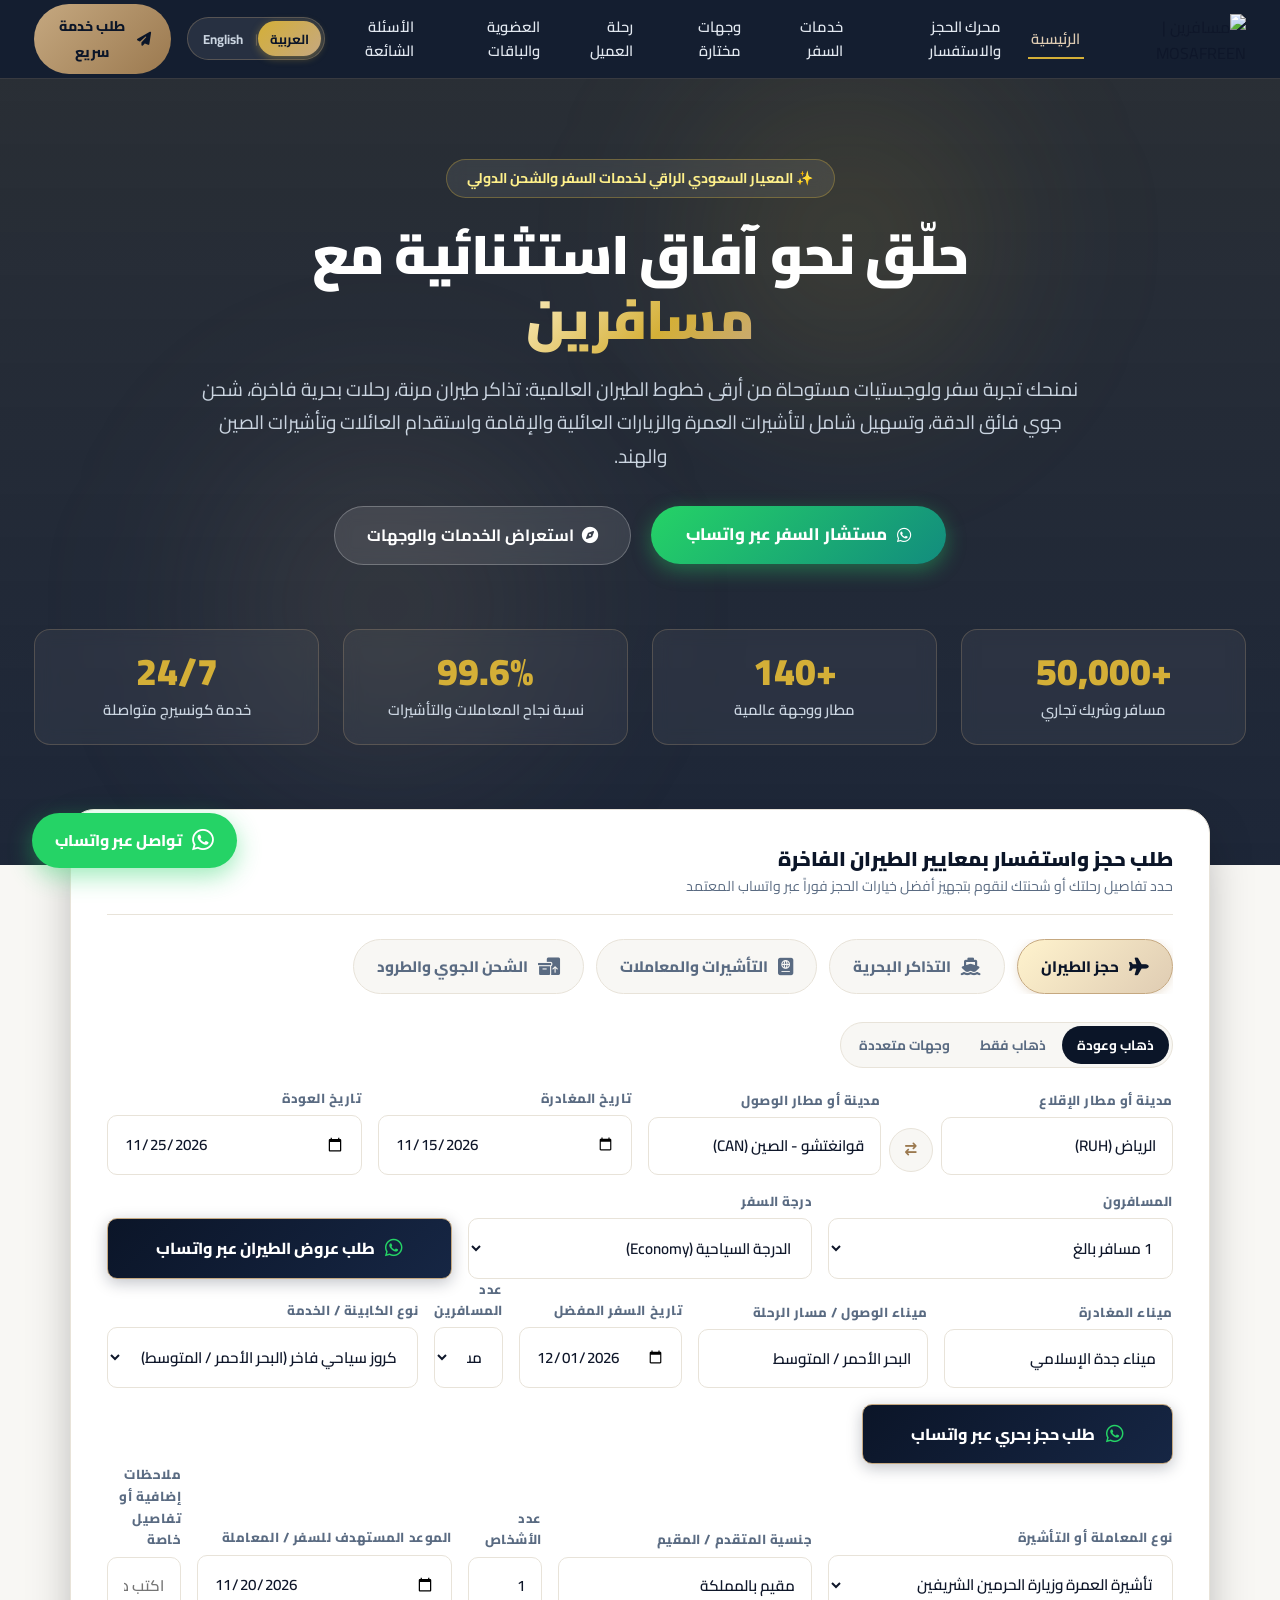
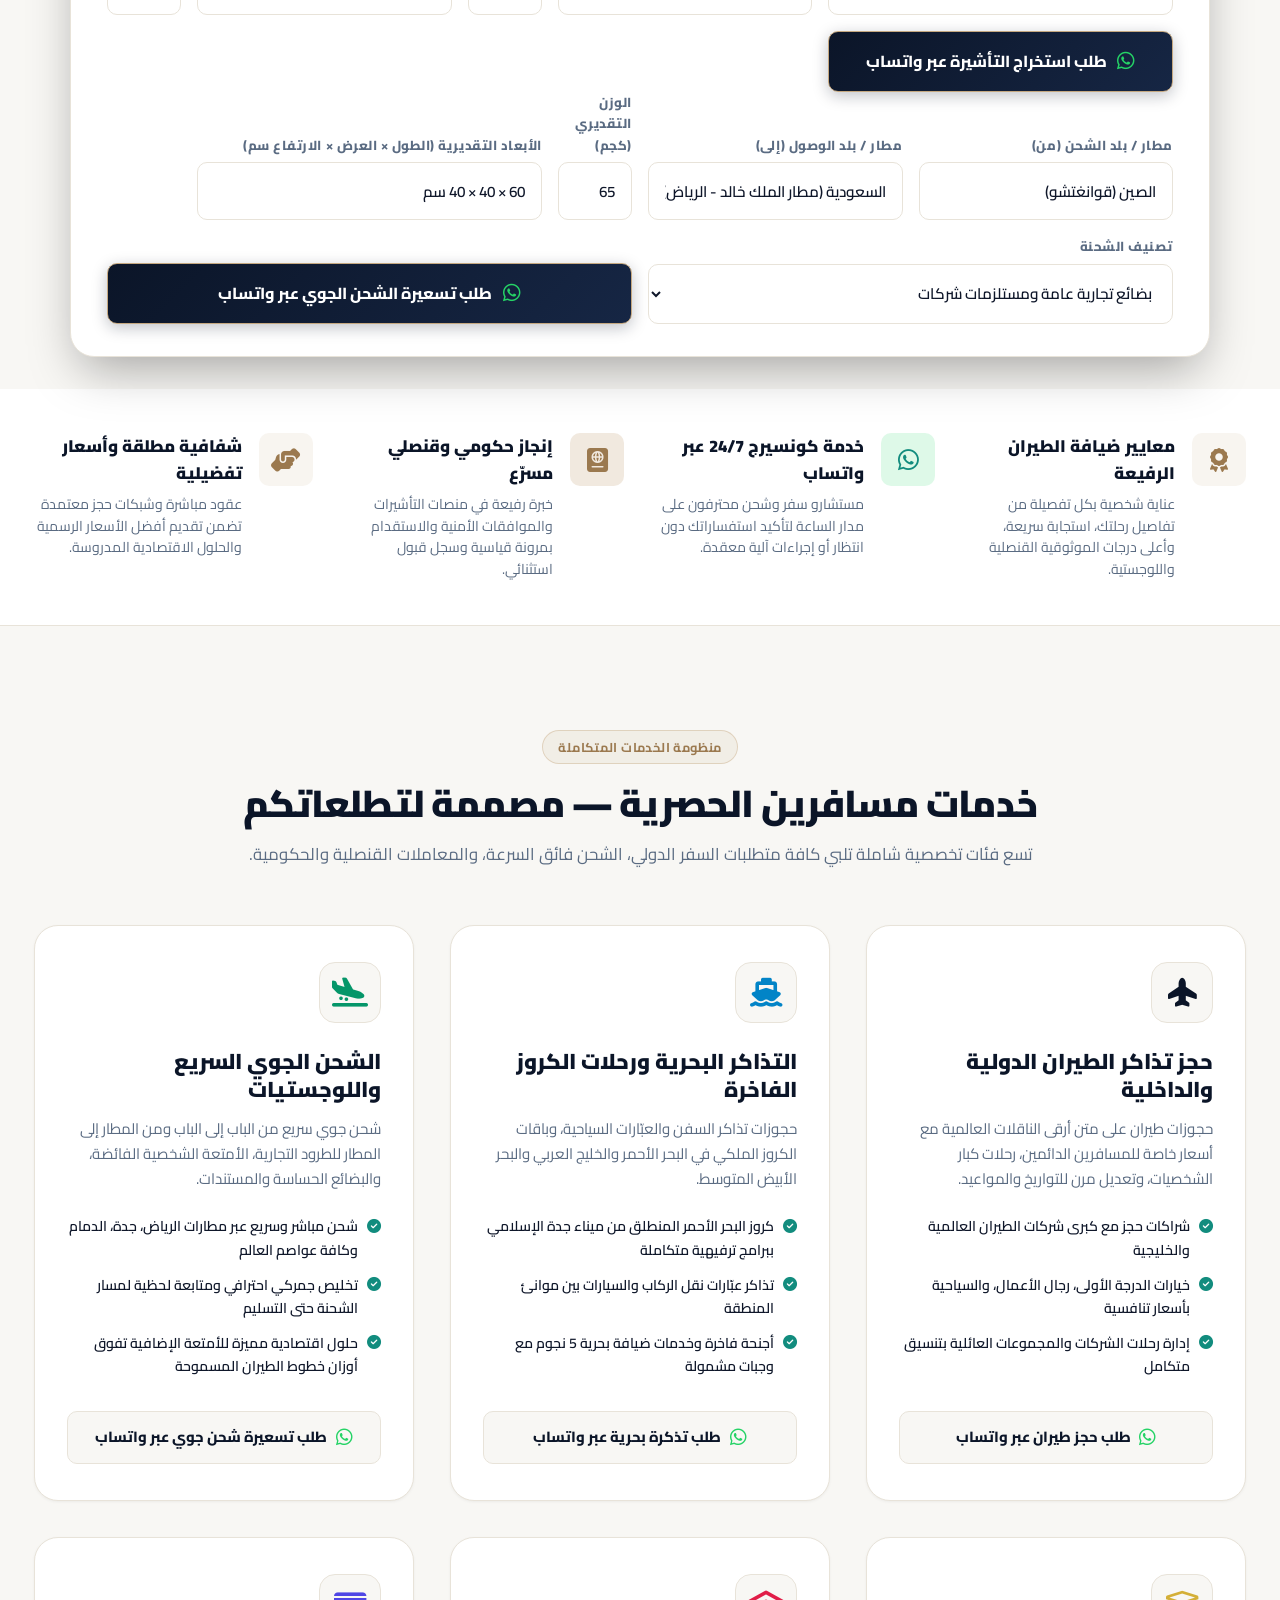
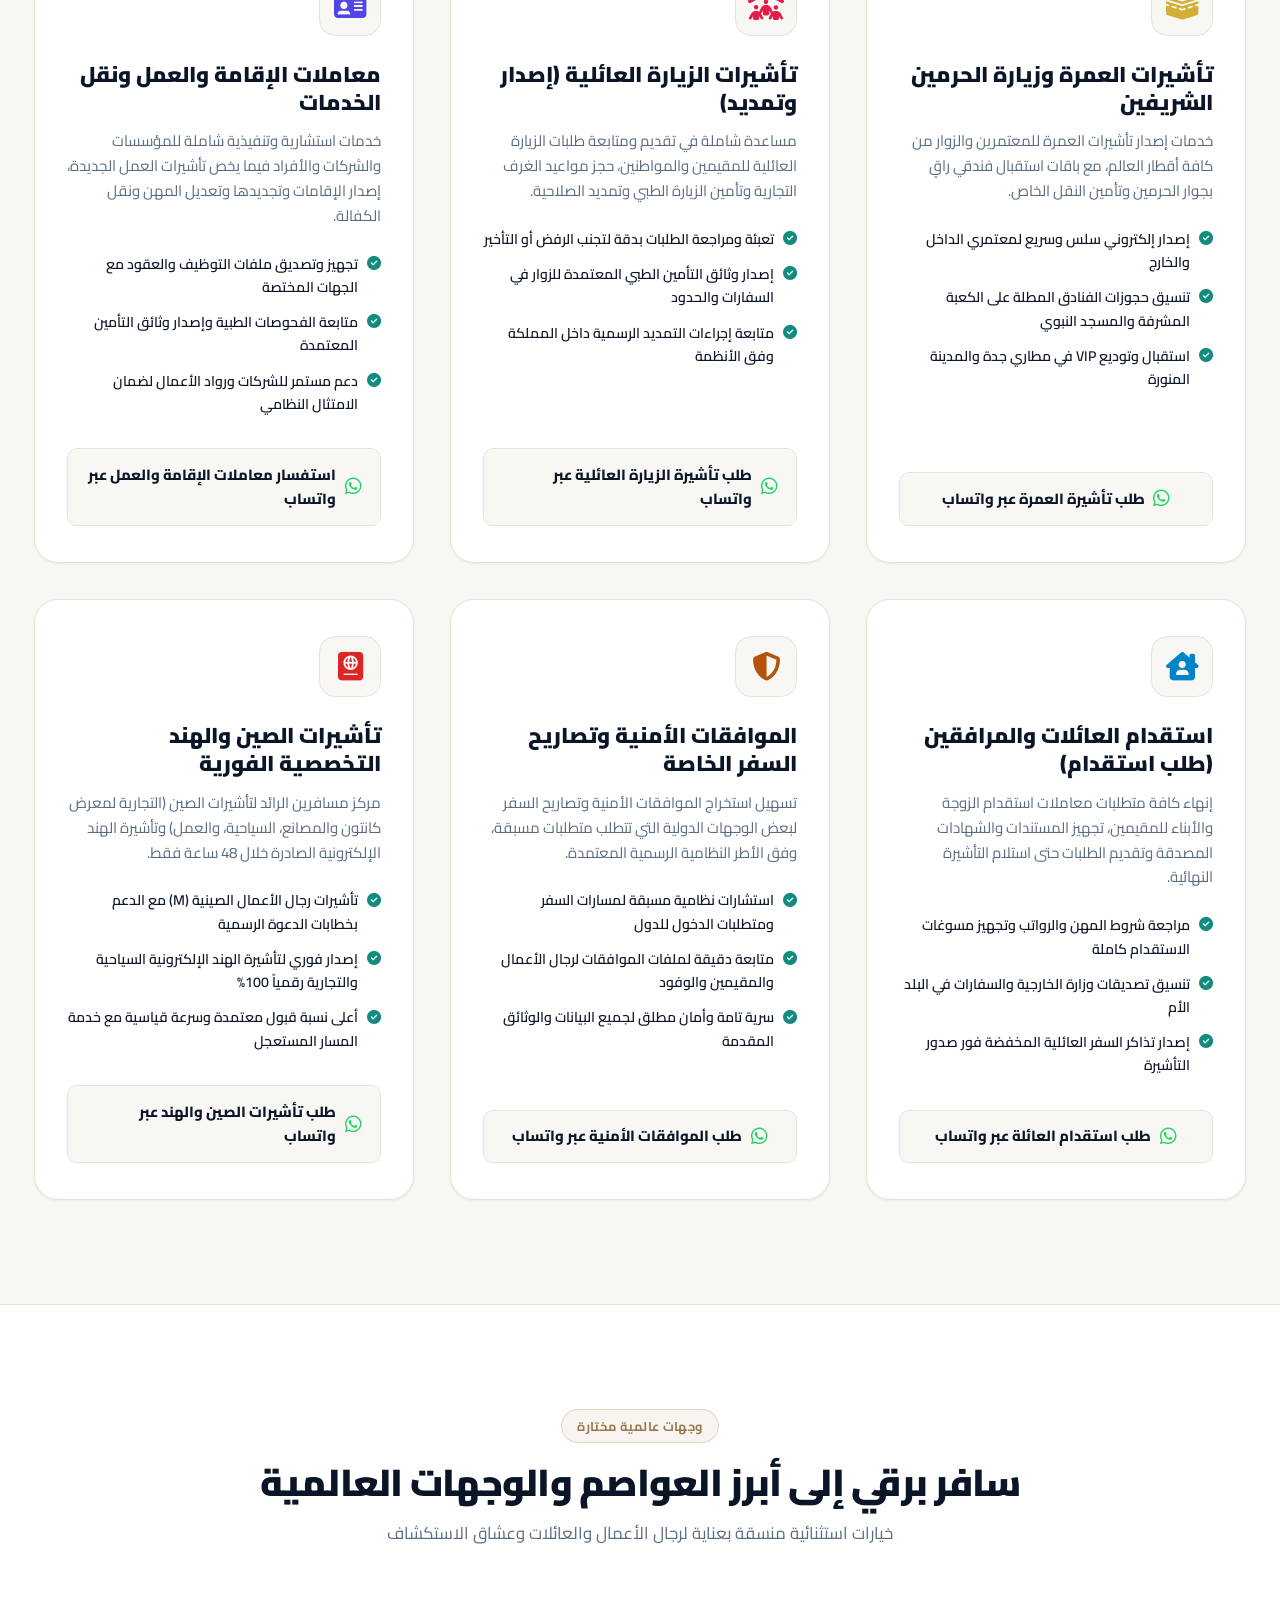
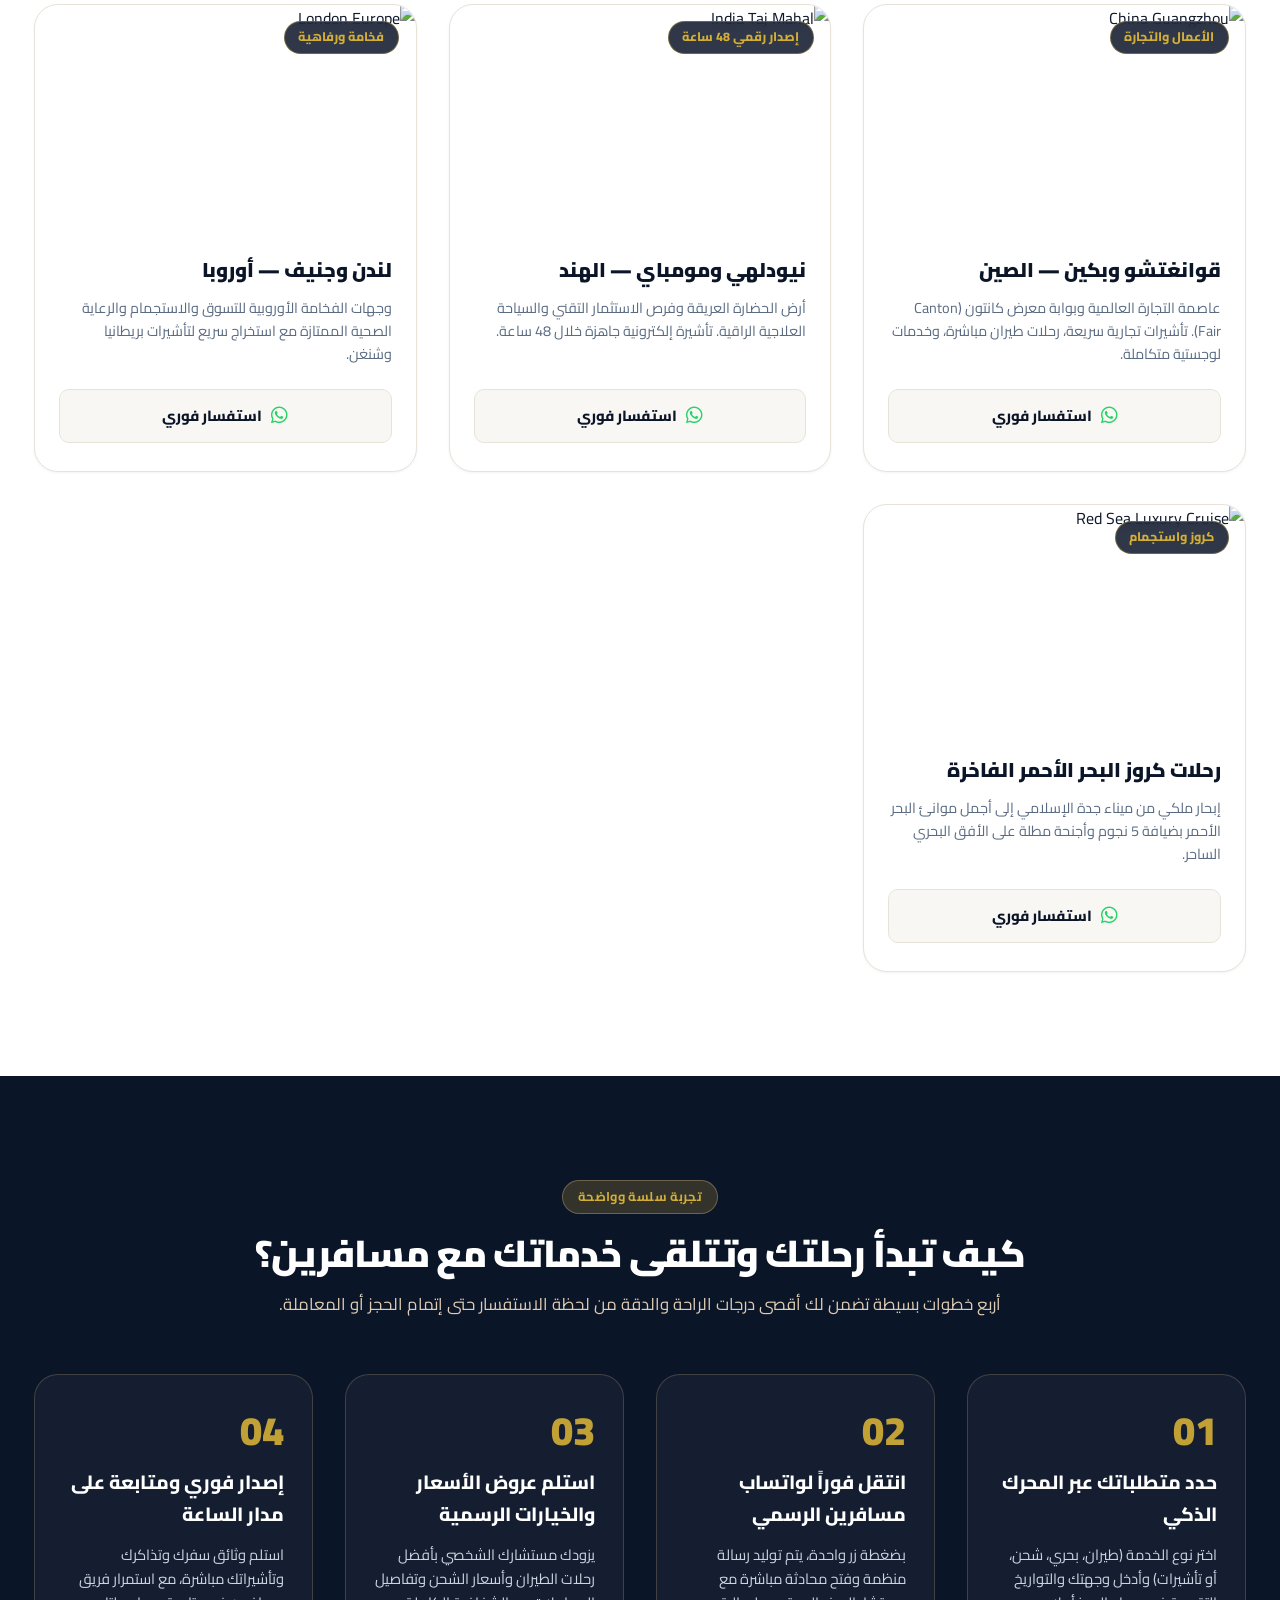
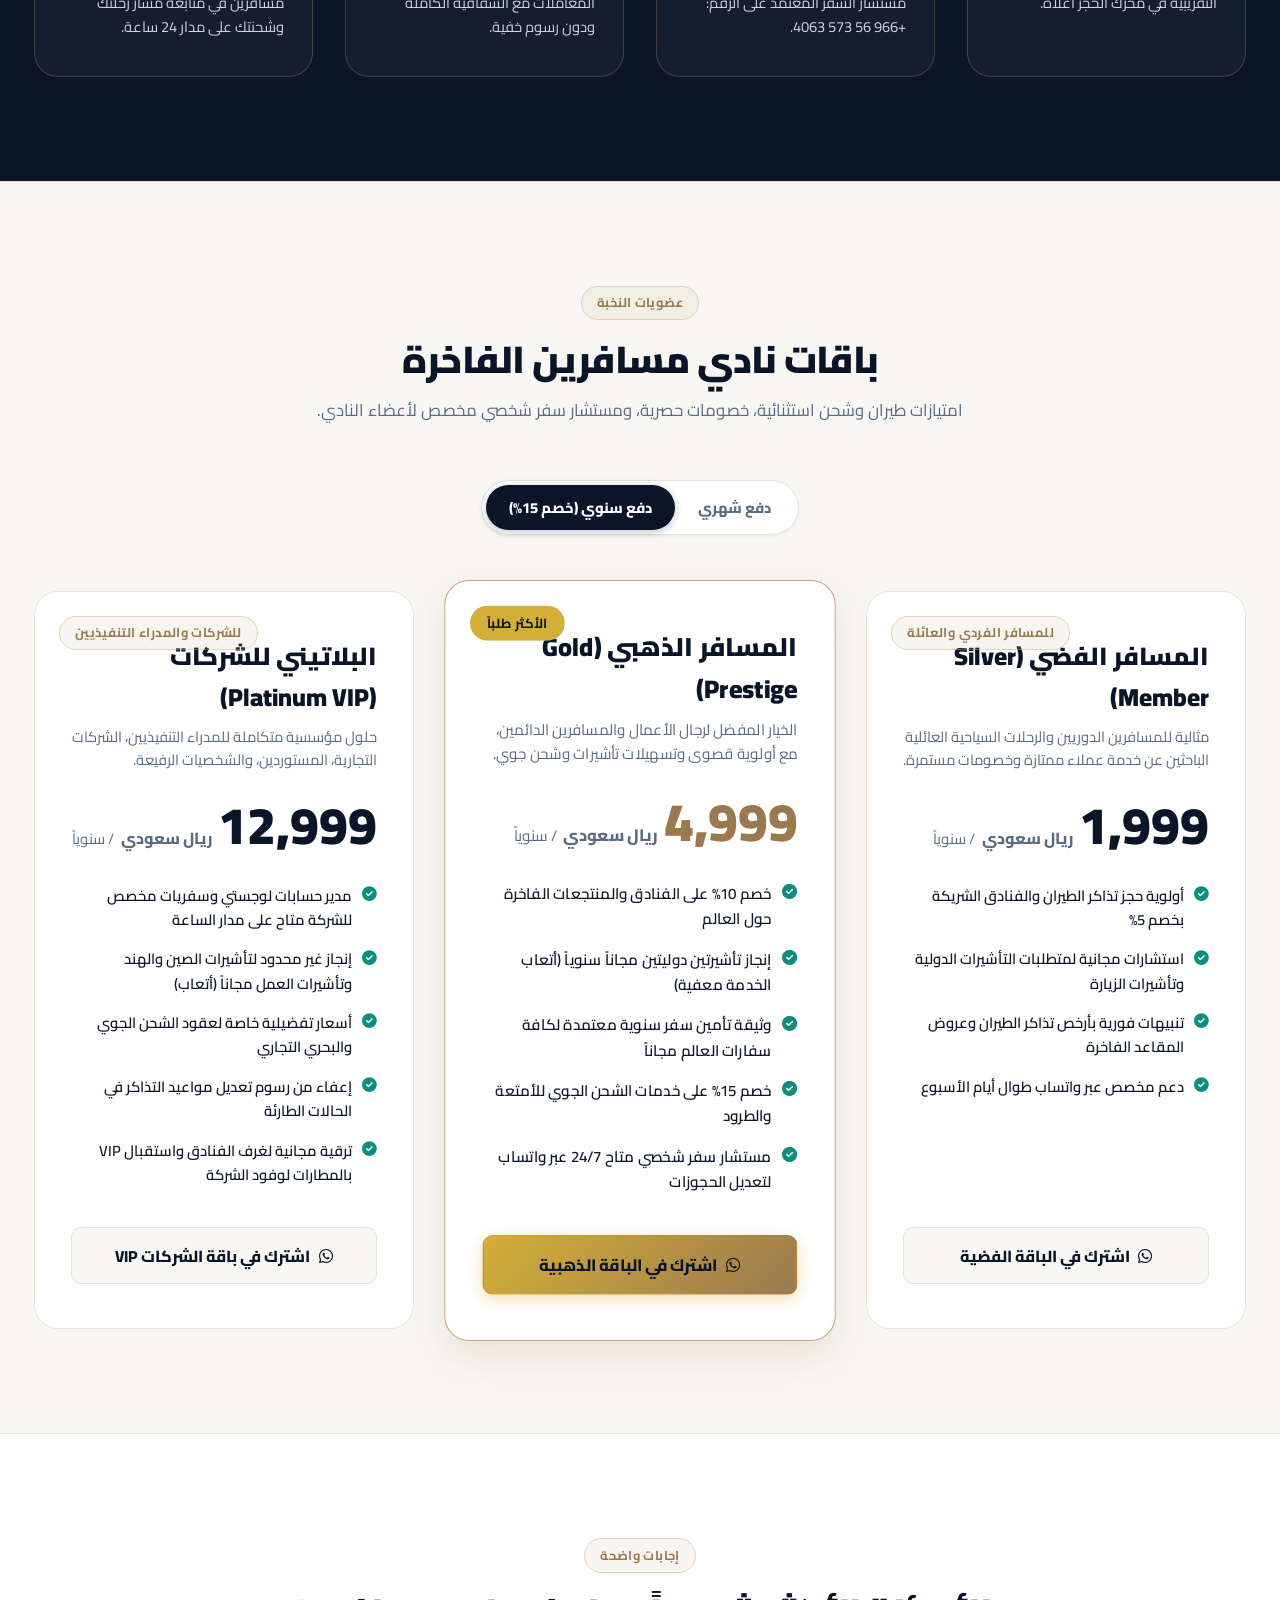
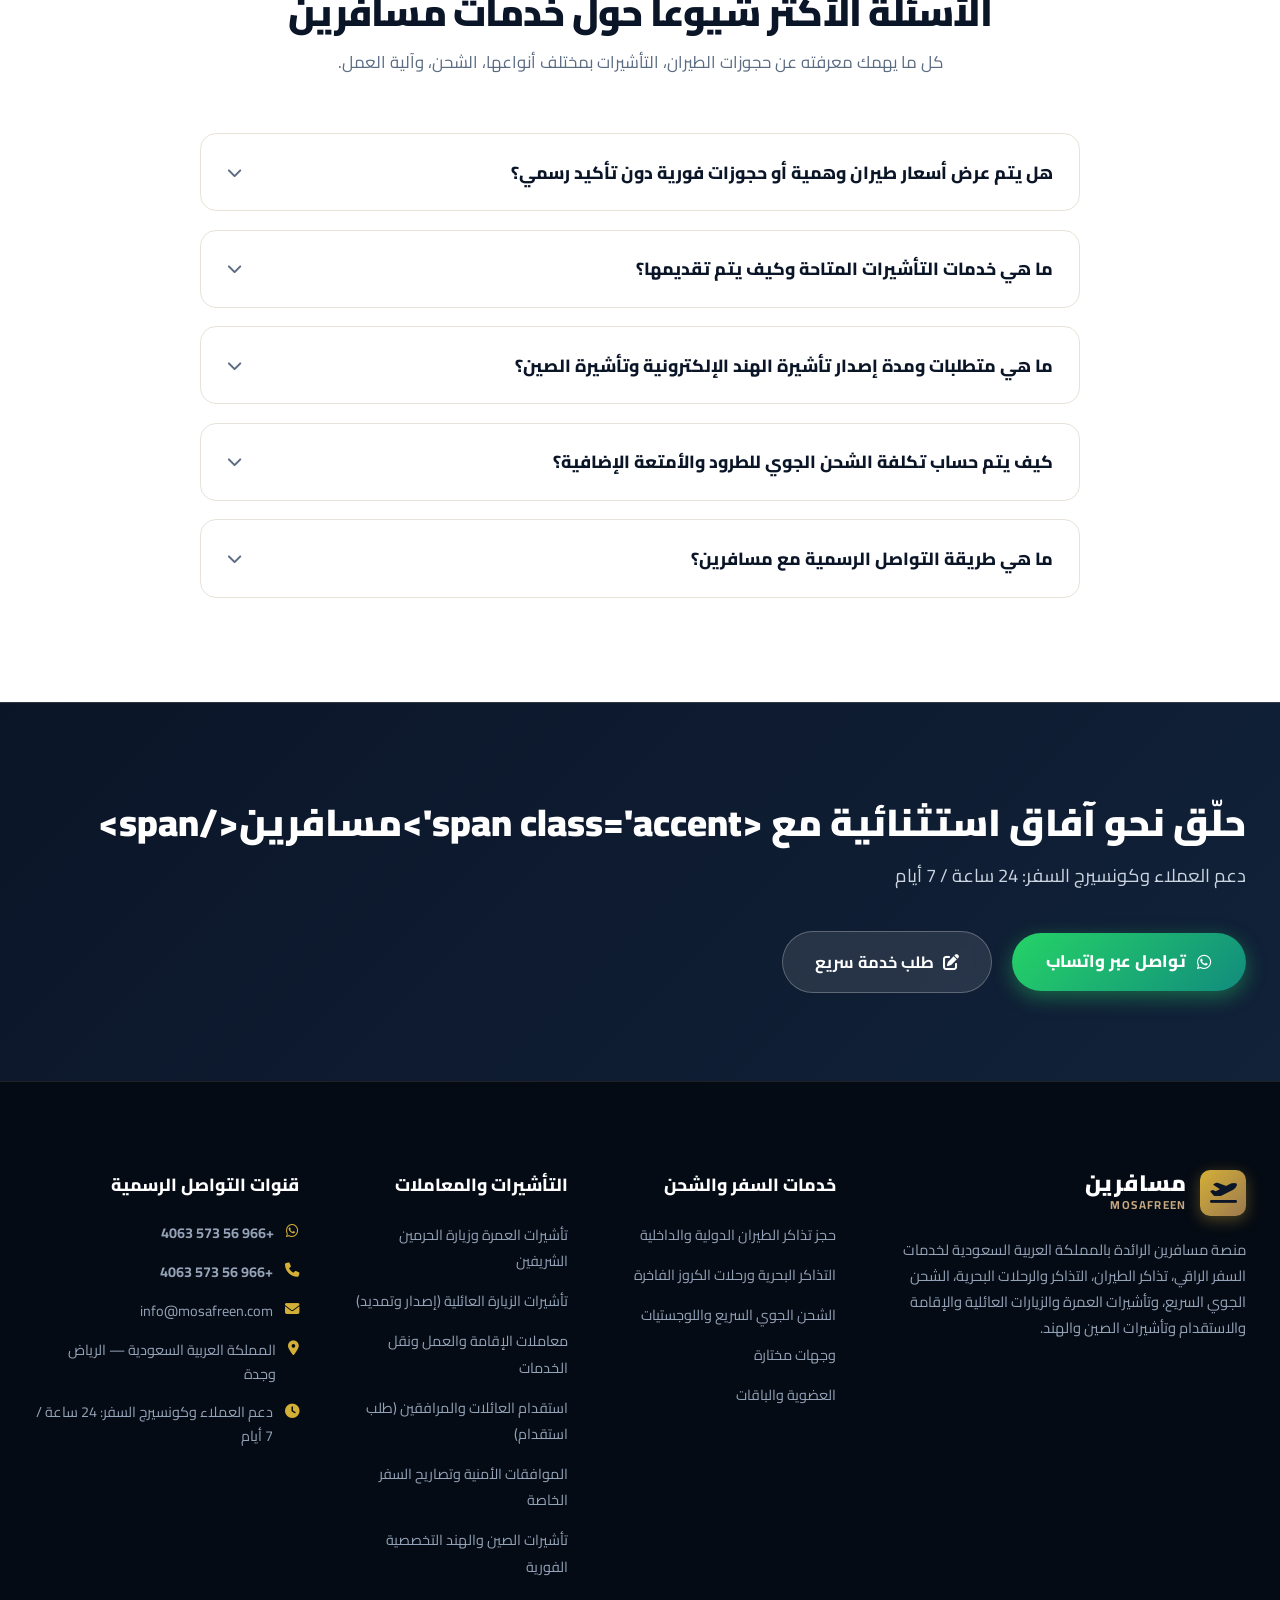
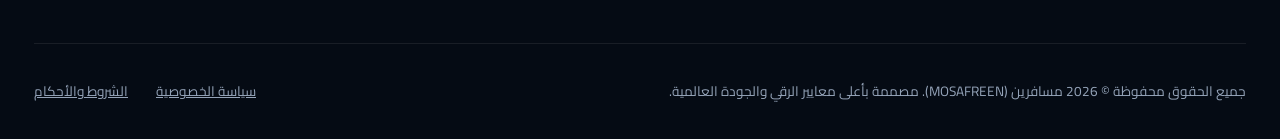
==== commit ed479925: "Add files via upload" ====
--- a/index.html
+++ b/index.html
@@ -69,14 +69,8 @@
   <header class="site-header" id="header">
     <div class="container header-inner">
       <a href="#home" class="brand-logo" aria-label="MOSAFREEN Homepage">
-        <div class="logo-icon">
-          <i class="fa-solid fa-plane-departure"></i>
-        </div>
-        <div class="brand-text-wrap">
-          <span class="brand-title" data-i18n="brand_name">مسافرين</span>
-          <span class="brand-sub" data-i18n="brand_sub">MOSAFREEN</span>
-        </div>
-      </a>
+  <img src="https://cdn.phototourl.com/member/2026-10-24-db448a7b-09b8-4916-9c2e-1b9f375183da.png" alt="مسافرين | MOSAFREEN" class="site-logo-img" style="max-height: 50px; width: auto; object-fit: contain;" />
+</a>
 
       <!-- Desktop Navigation Links -->
       <nav class="desktop-nav" aria-label="Main Navigation">
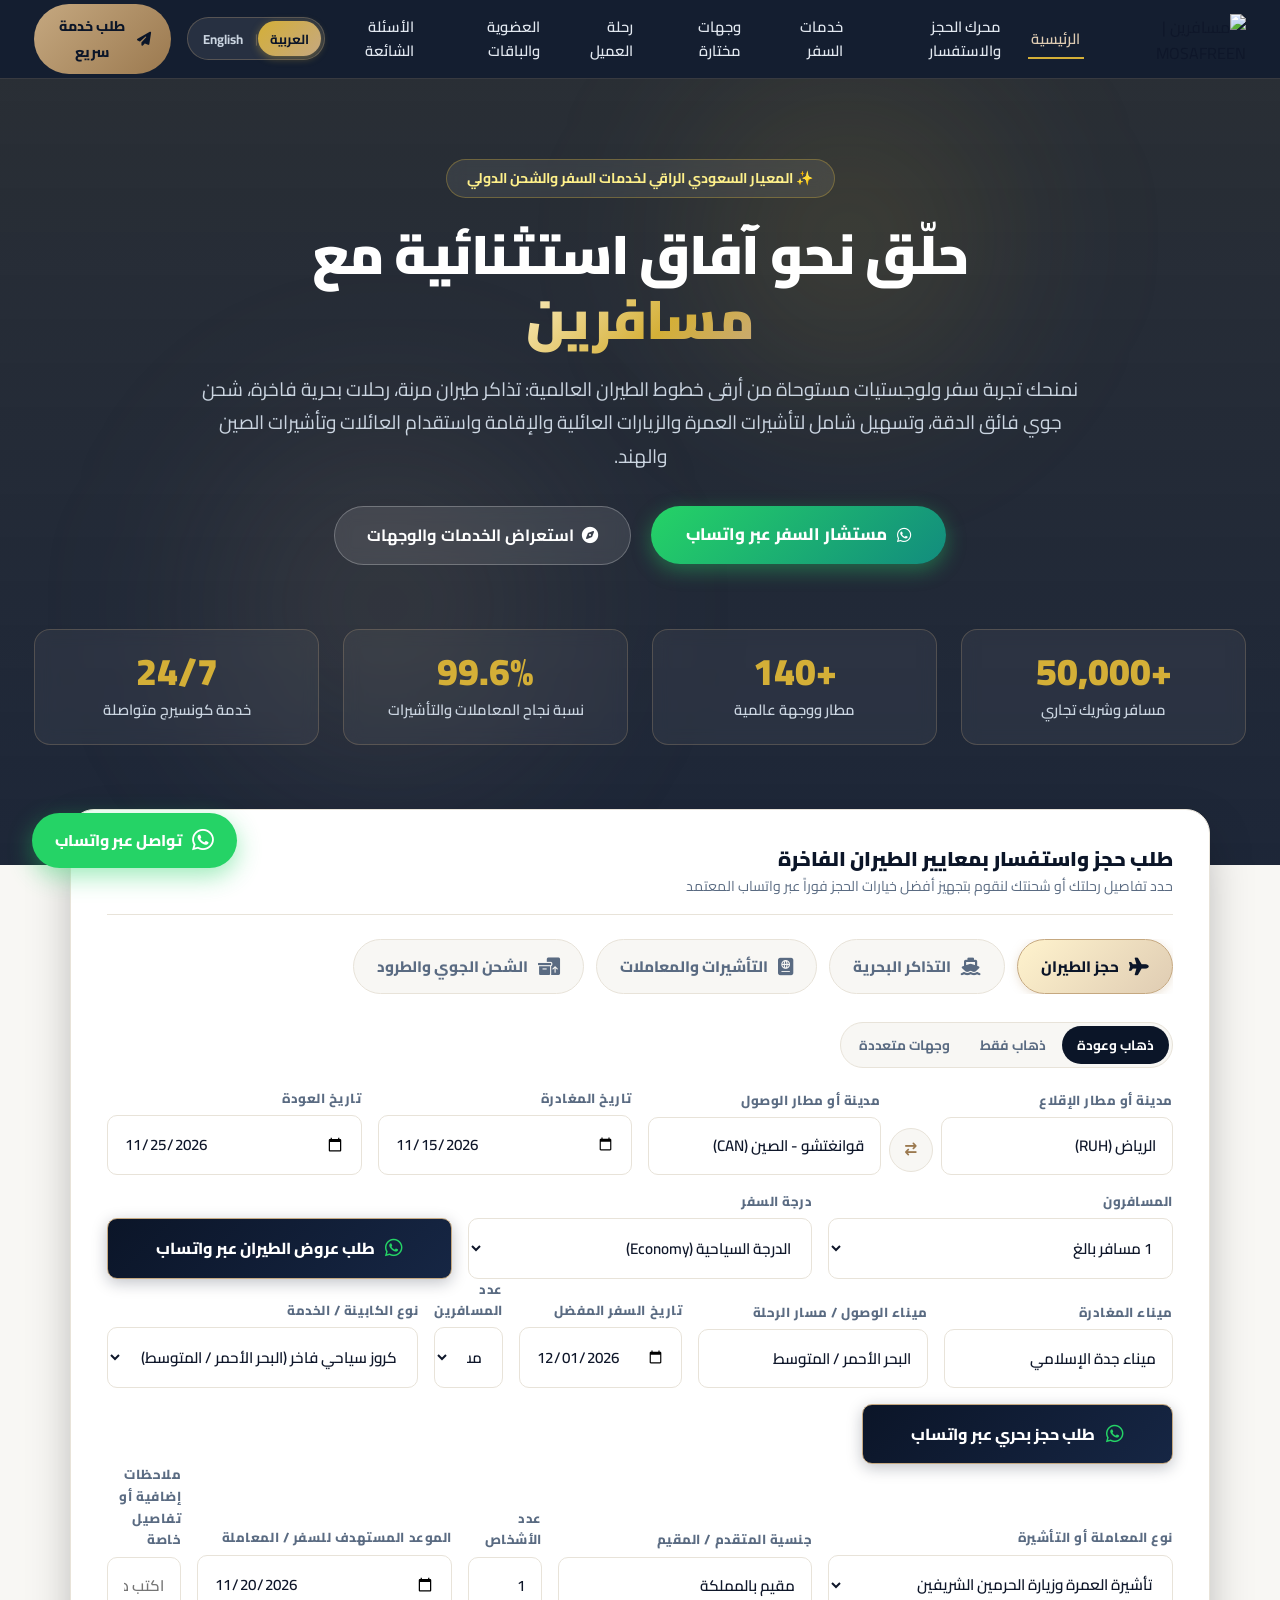
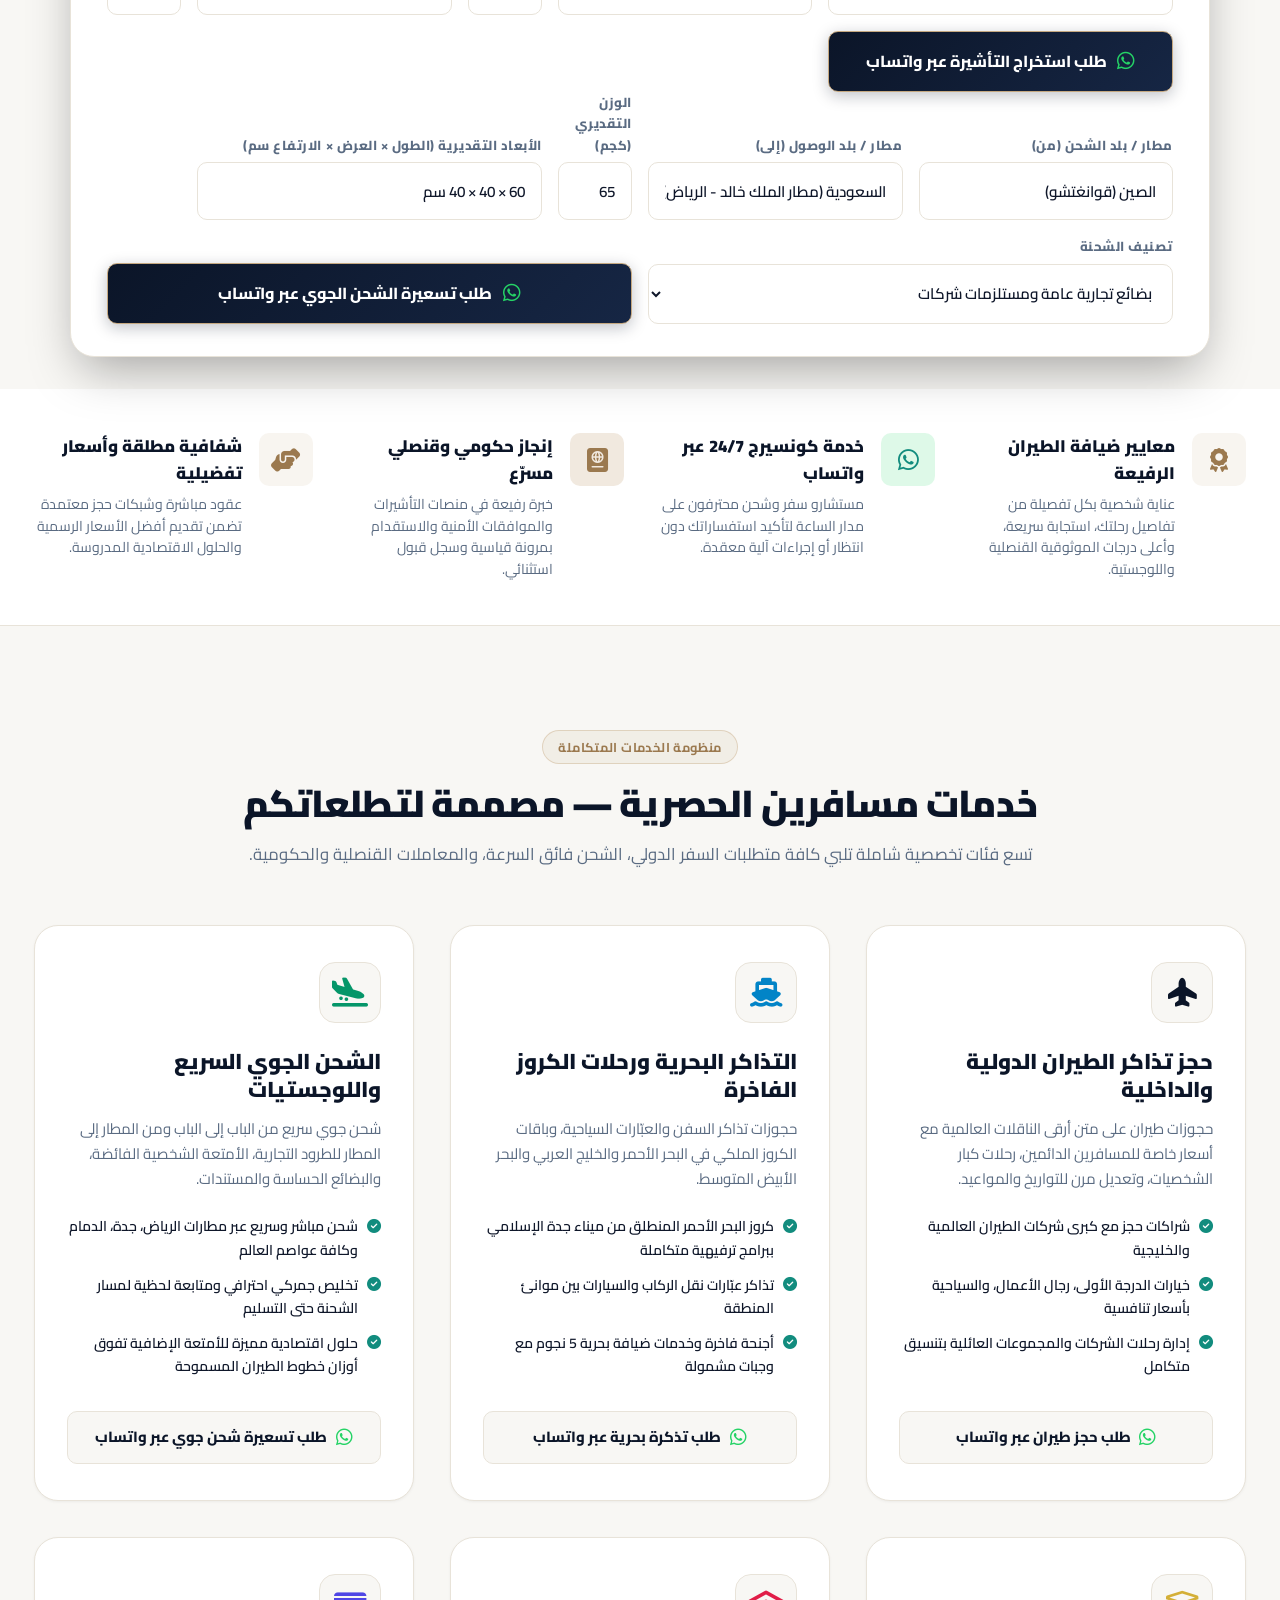
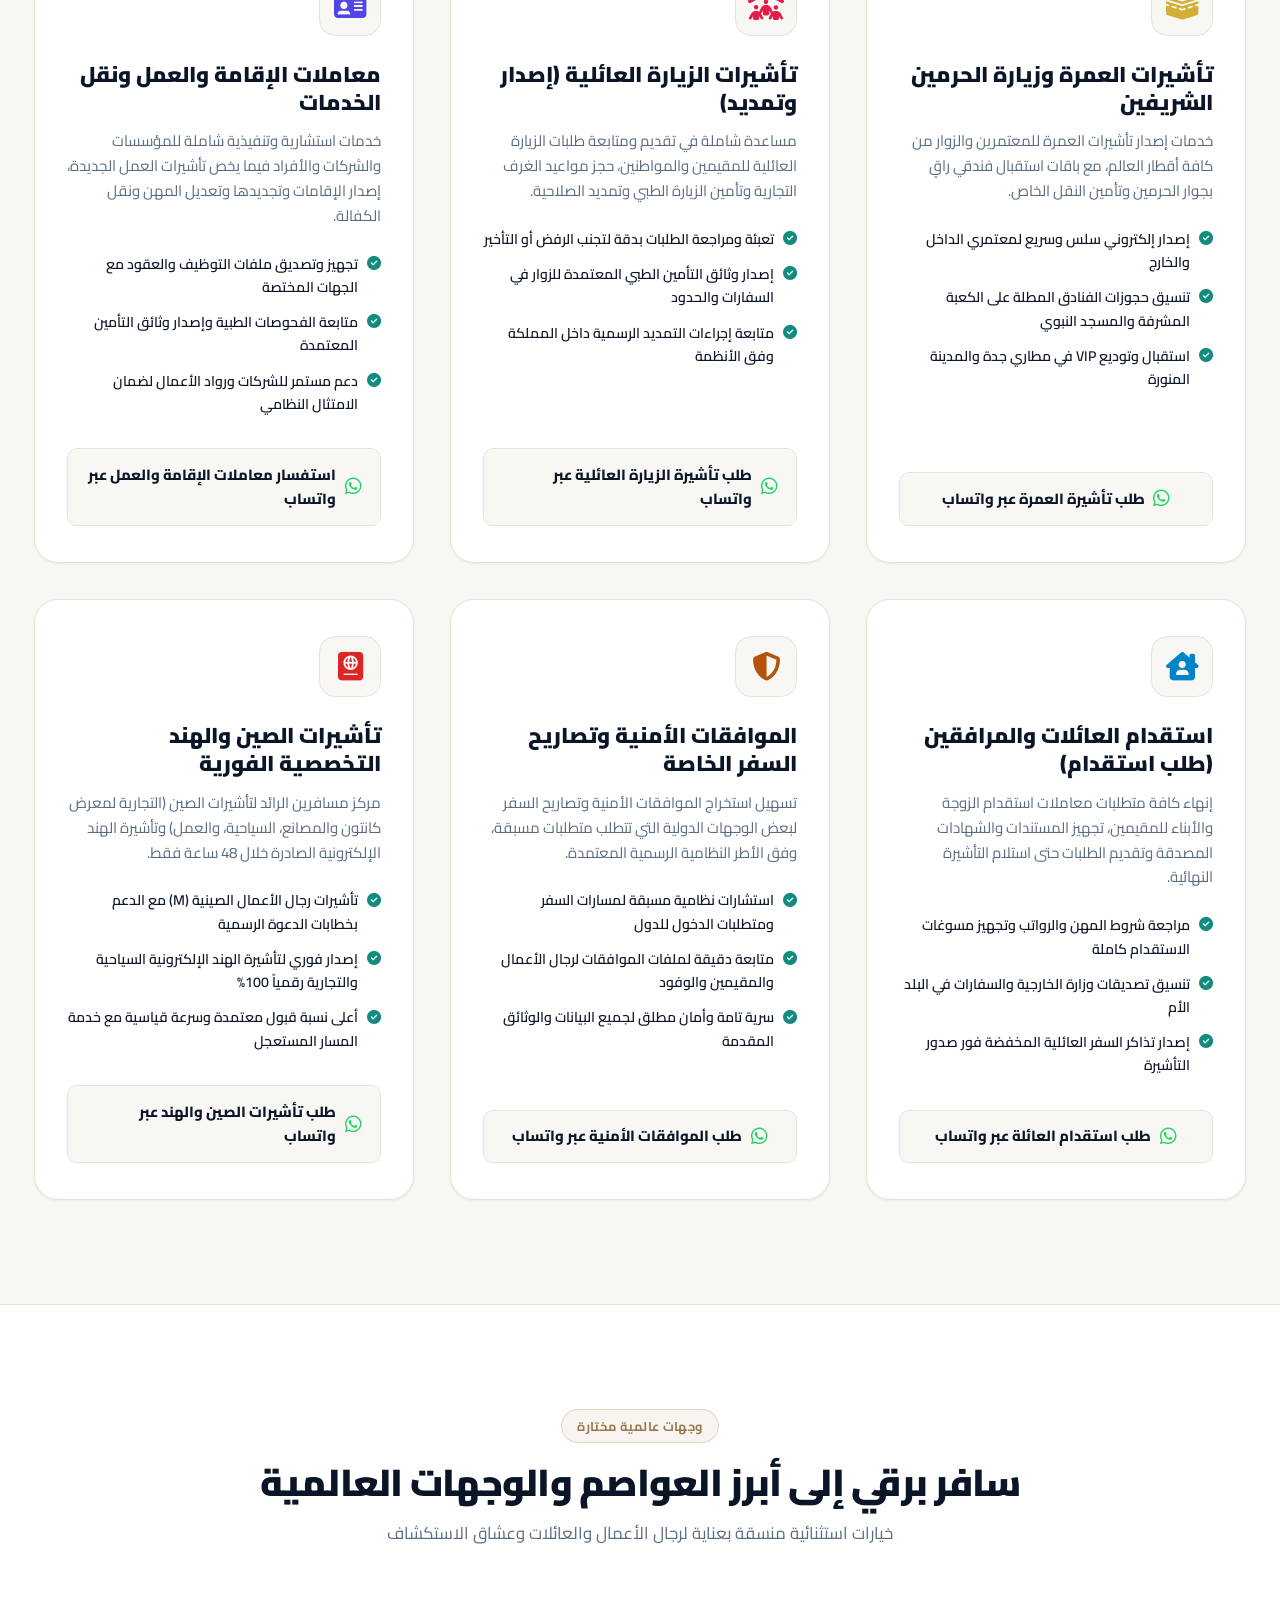
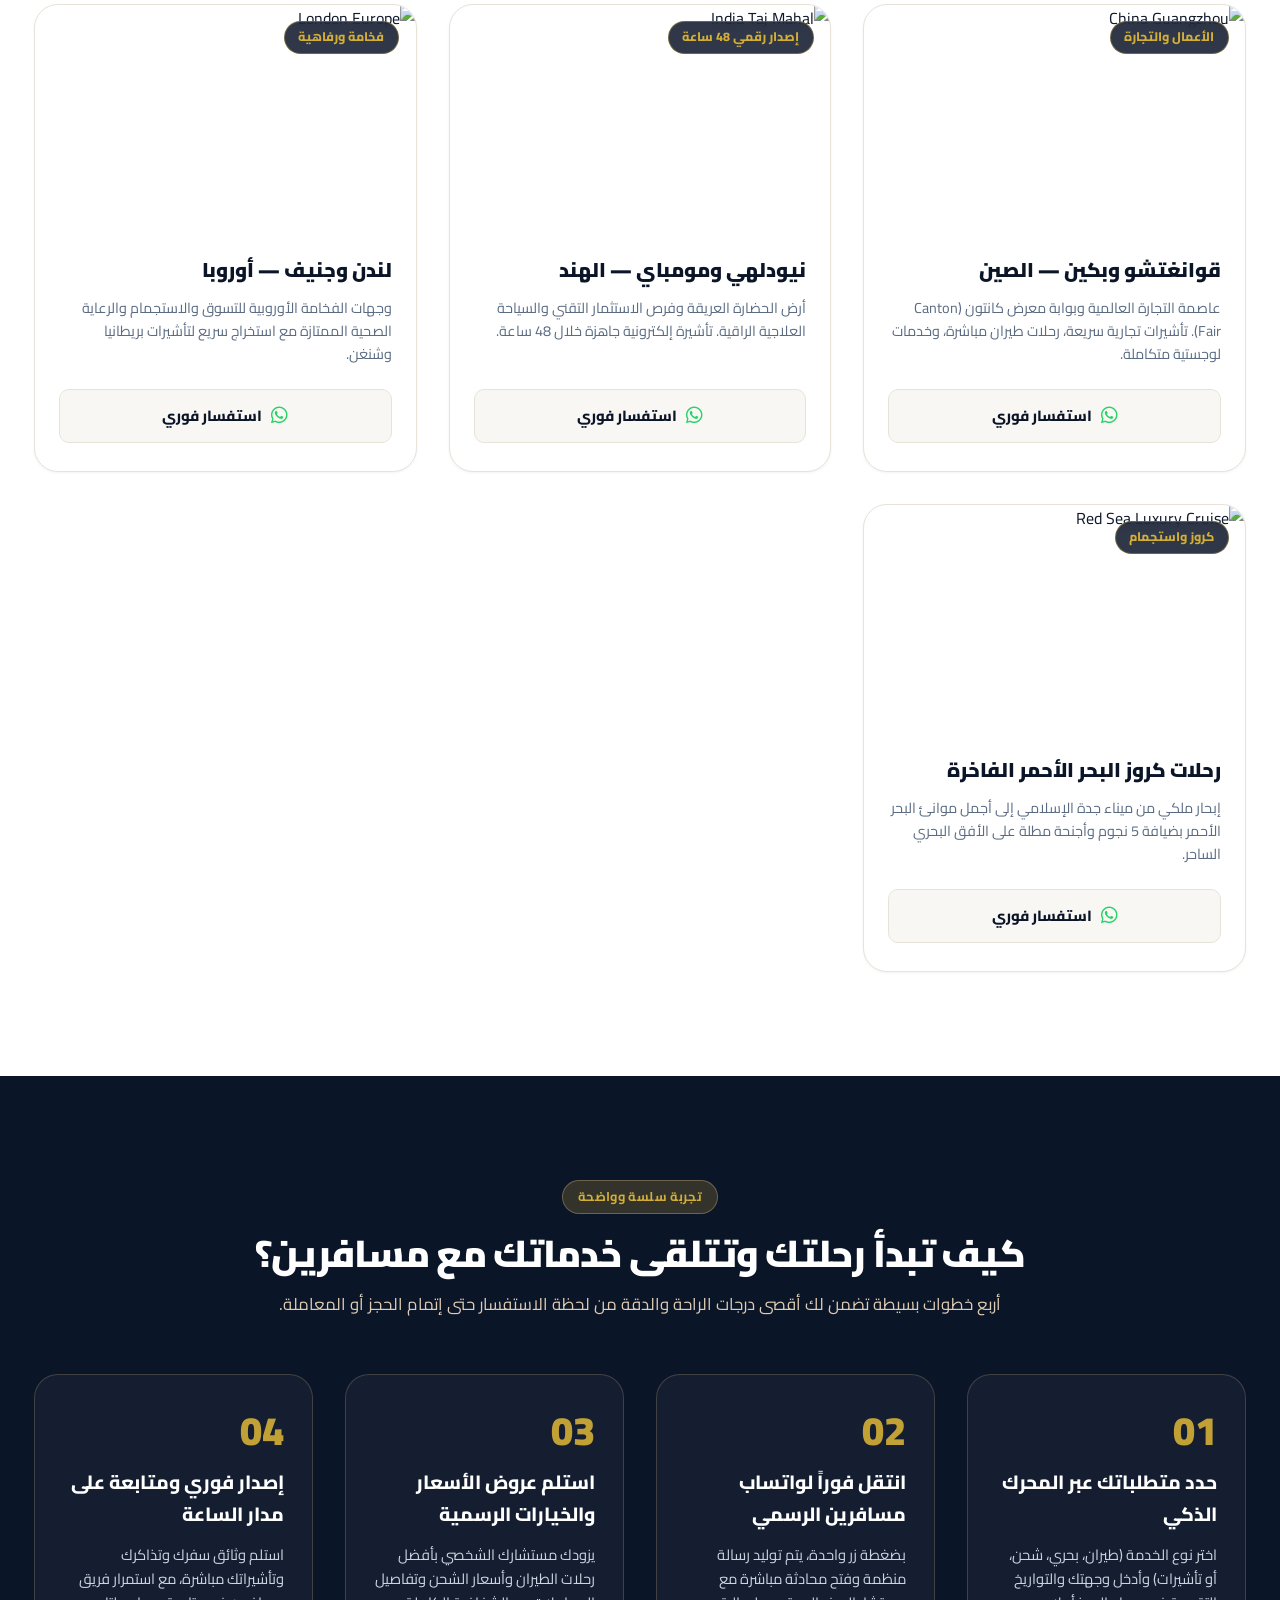
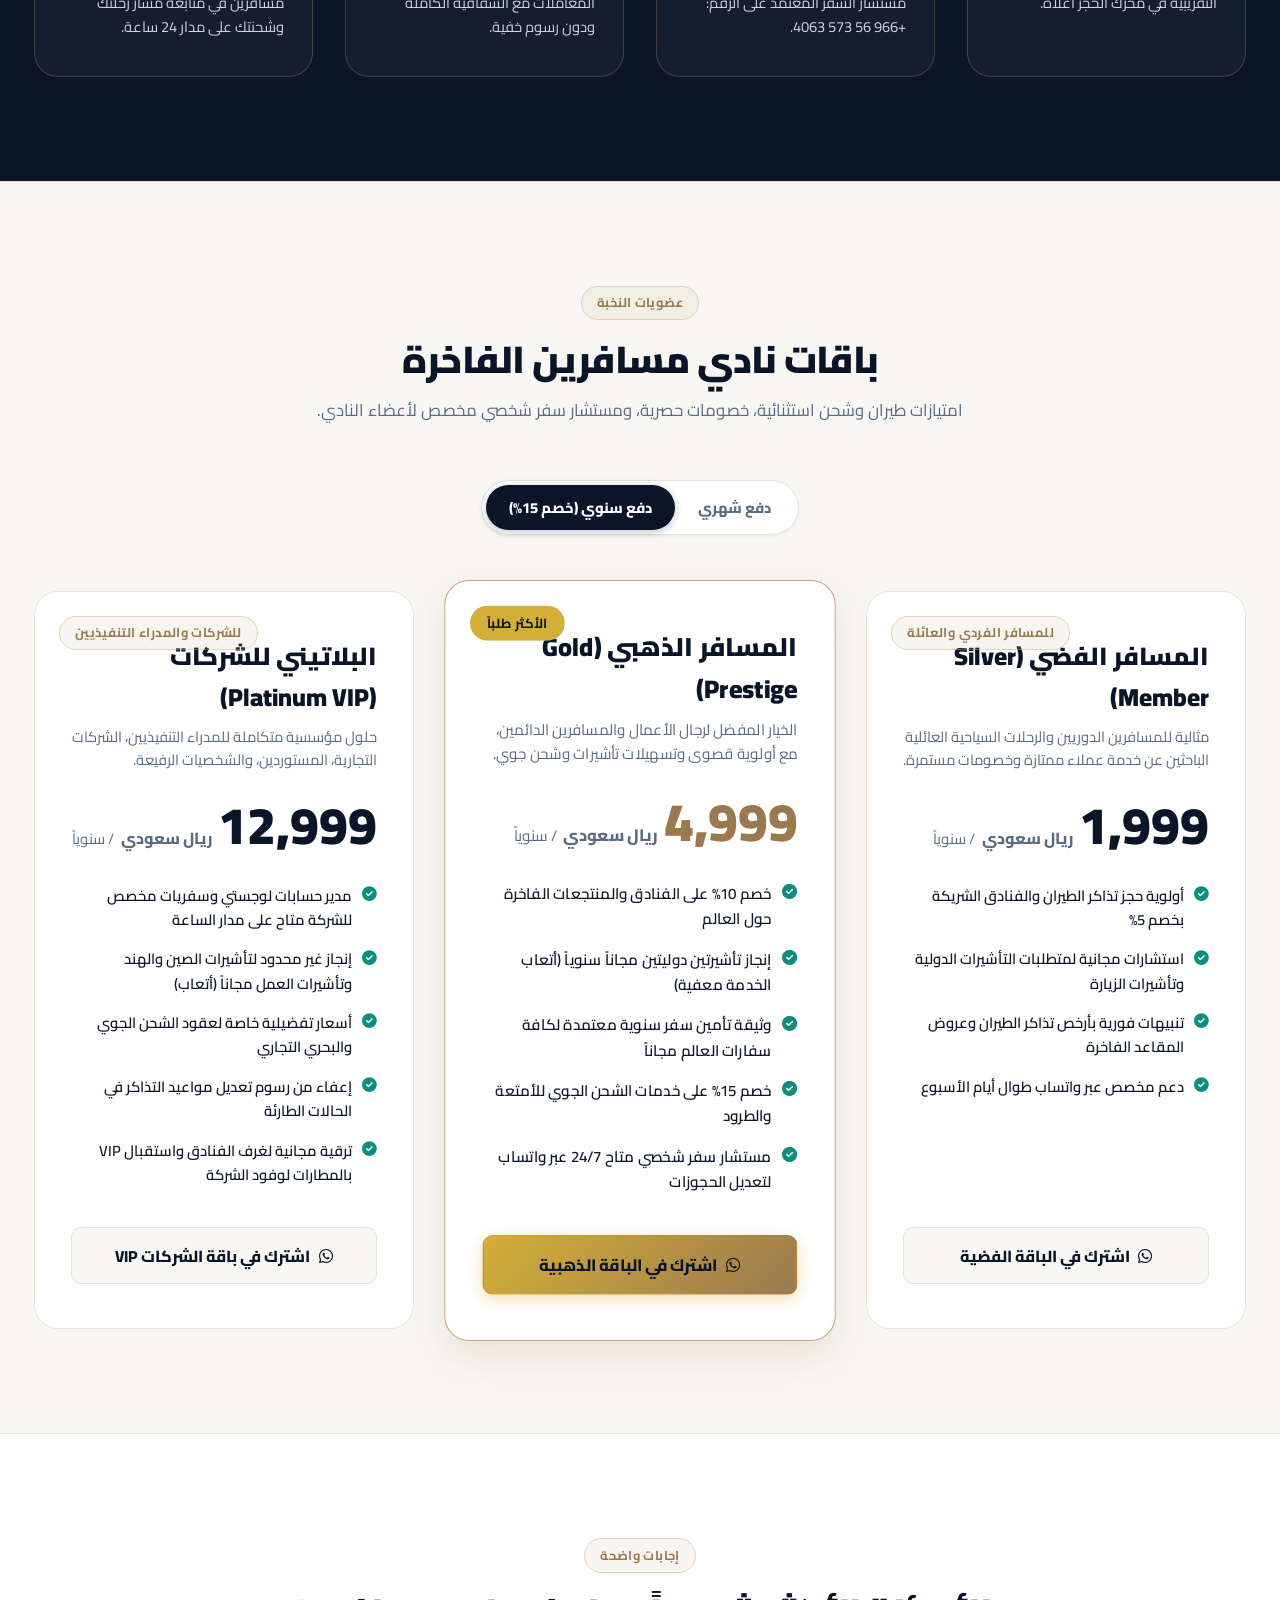
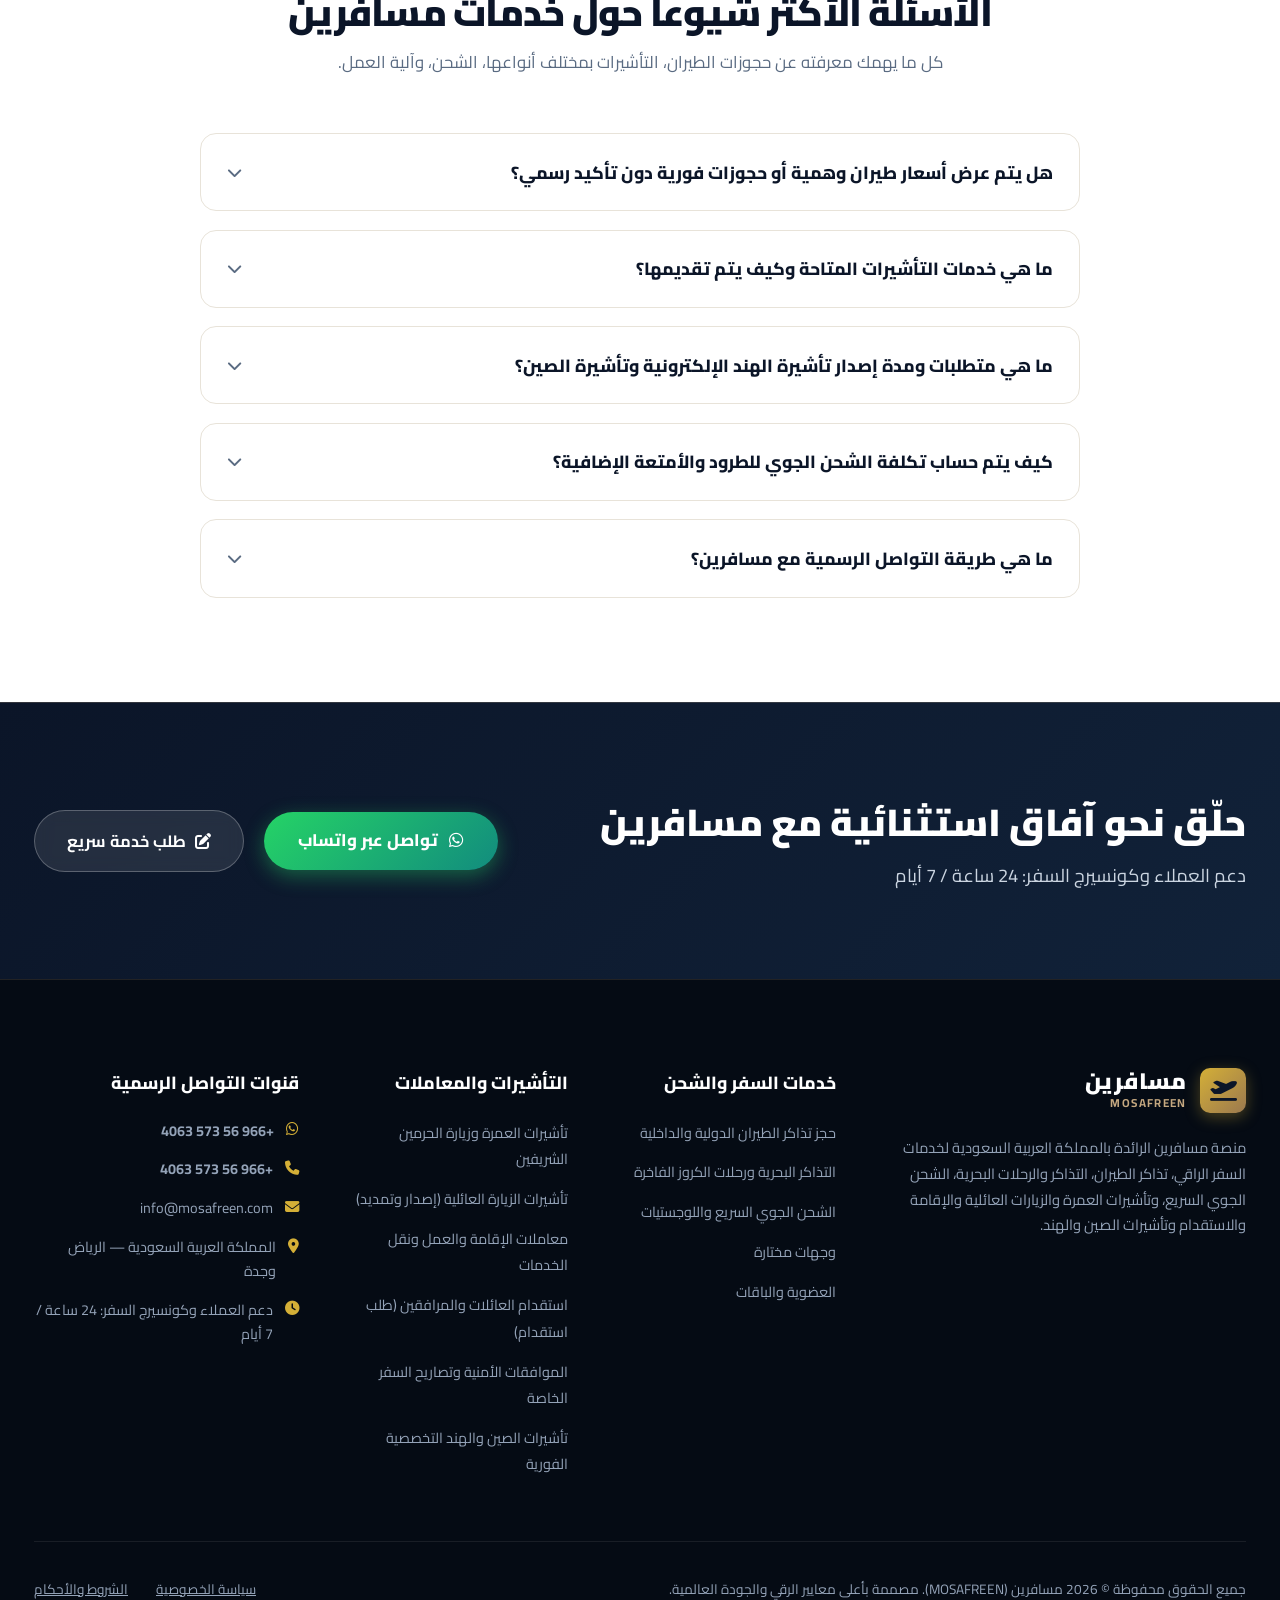
==== commit 776f4a70: "Add files via upload" ====
--- a/index.html
+++ b/index.html
@@ -69,7 +69,7 @@
   <header class="site-header" id="header">
     <div class="container header-inner">
       <a href="#home" class="brand-logo" aria-label="MOSAFREEN Homepage">
-  <img src="https://cdn.phototourl.com/member/2026-10-24-db448a7b-09b8-4916-9c2e-1b9f375183da.png" alt="مسافرين | MOSAFREEN" class="site-logo-img" style="max-height: 50px; width: auto; object-fit: contain;" />
+  <img src="https://cdn.phototourl.com/member/2026-10-24-b134c278-f1f7-4e6a-bd15-a612f6b1fadb.png" alt="مسافرين | MOSAFREEN" class="site-logo-img" style="max-height: 50px; width: auto; object-fit: contain;" />
 </a>
 
       <!-- Desktop Navigation Links -->
@@ -978,7 +978,7 @@
     <div class="container">
       <div class="cta-banner-content">
         <div class="cta-text">
-          <h2 data-i18n="hero_title">حلّق نحو آفاق استثنائية مع مسافرين</h2>
+          <h2 data-i18n-html="hero_title">حلّق نحو آفاق استثنائية مع <span class='accent'>مسافرين</span></h2>
           <p data-i18n="footer_contact_hours">دعم العملاء وكونسيرج السفر: 24 ساعة / 7 أيام عبر الرقم الرسمي +966 56 573 4063</p>
         </div>
         <div class="cta-actions">
